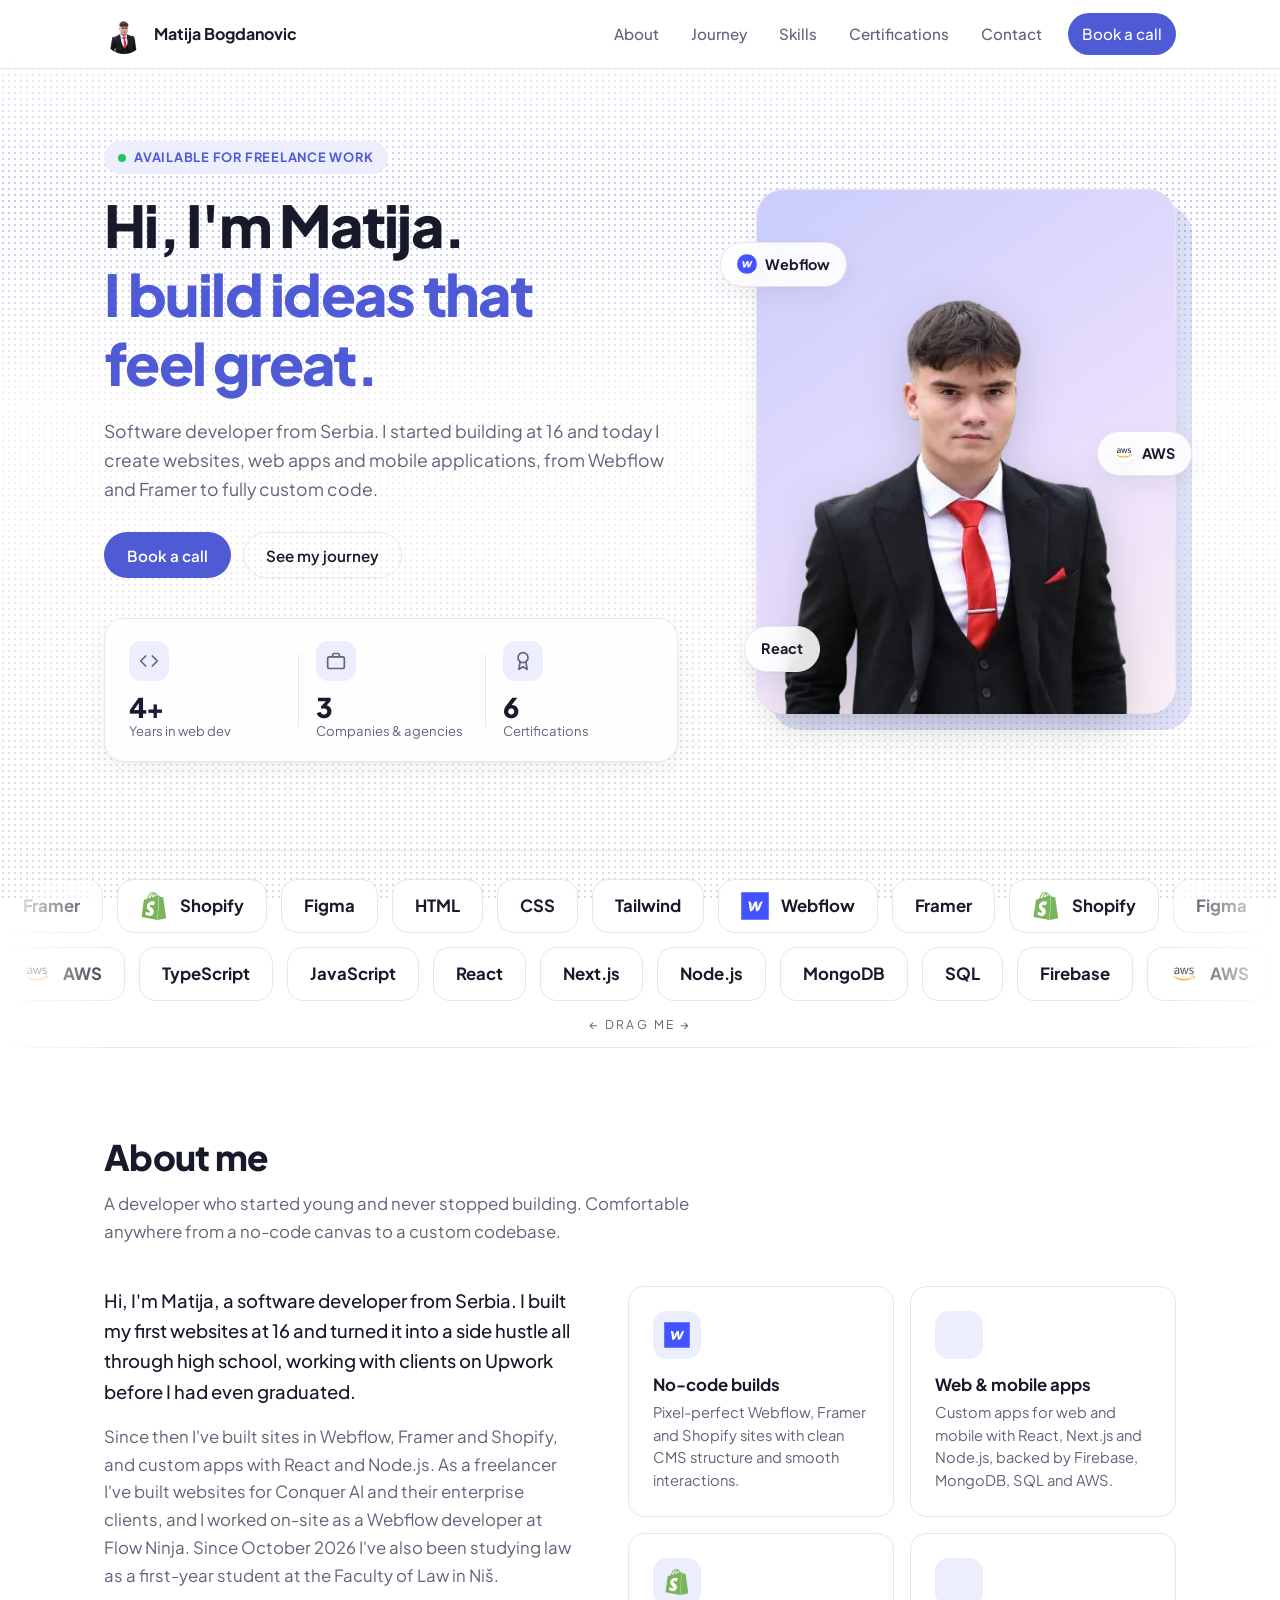
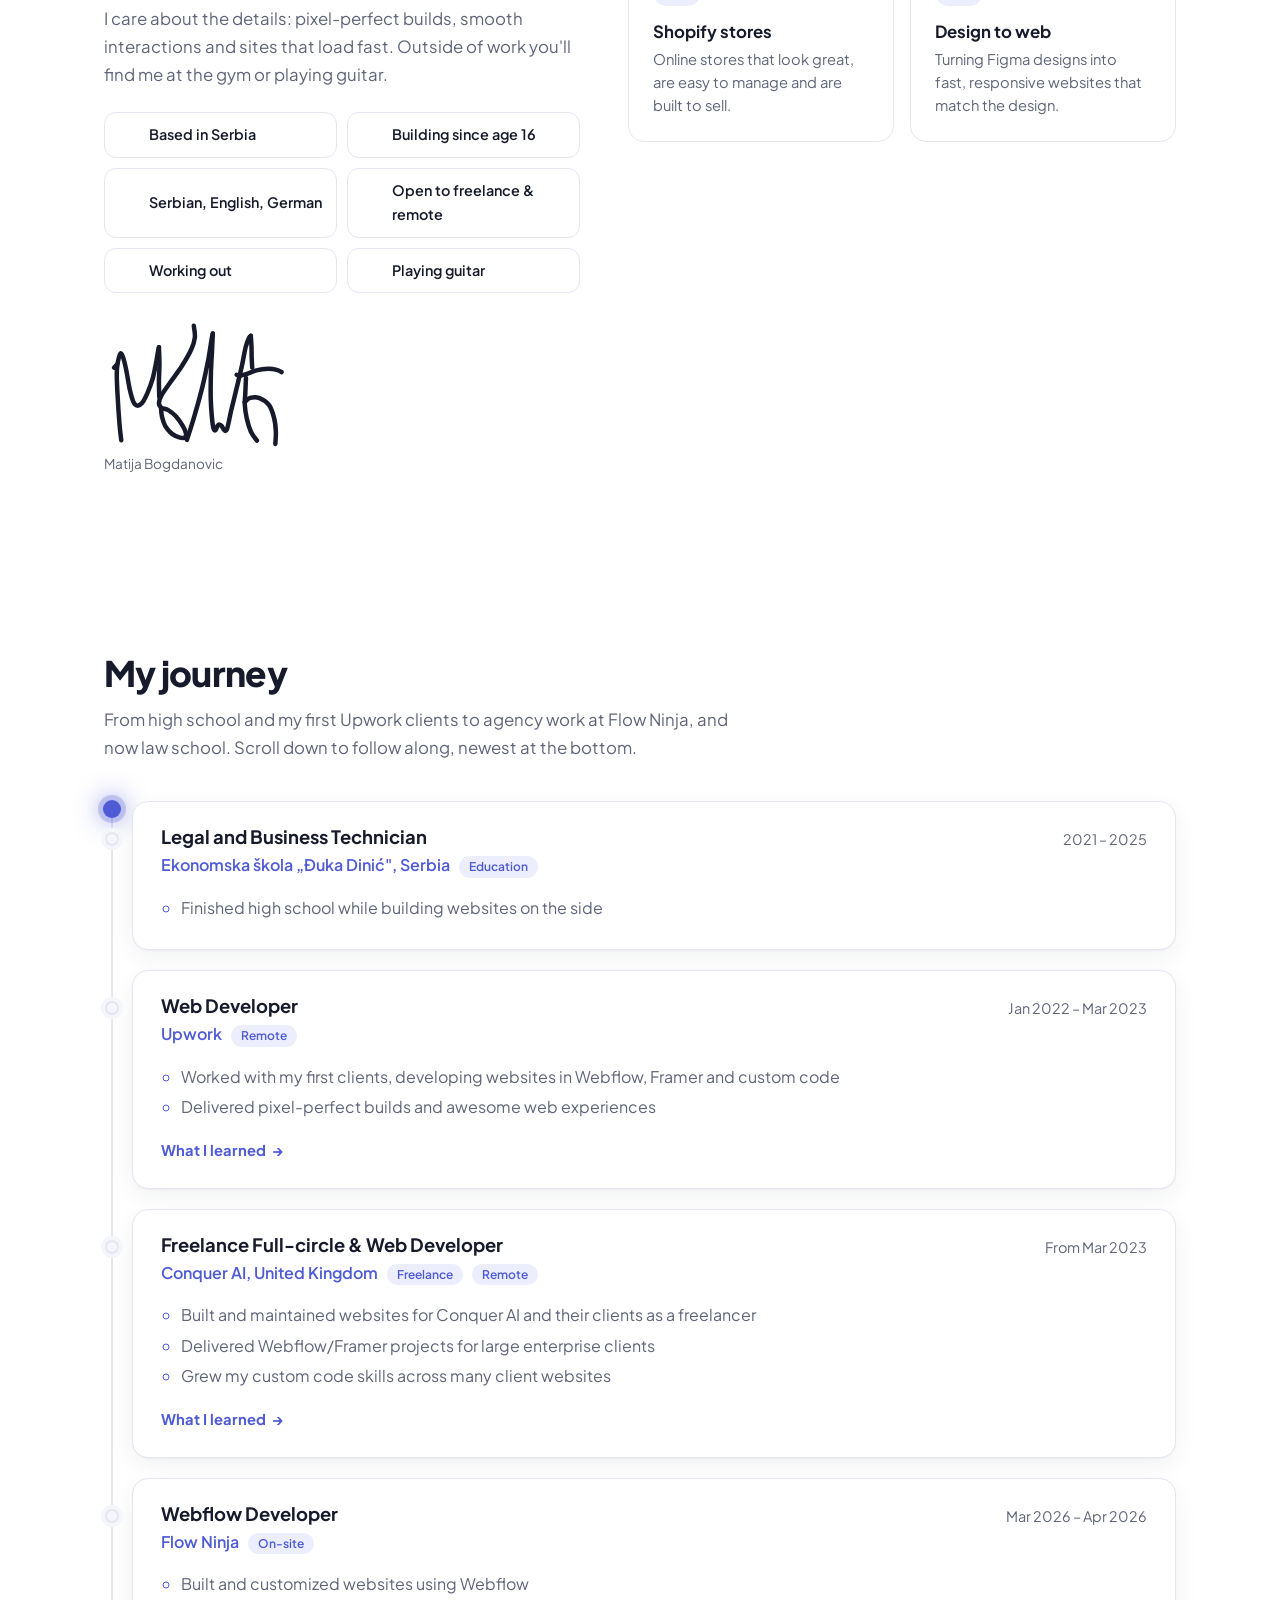
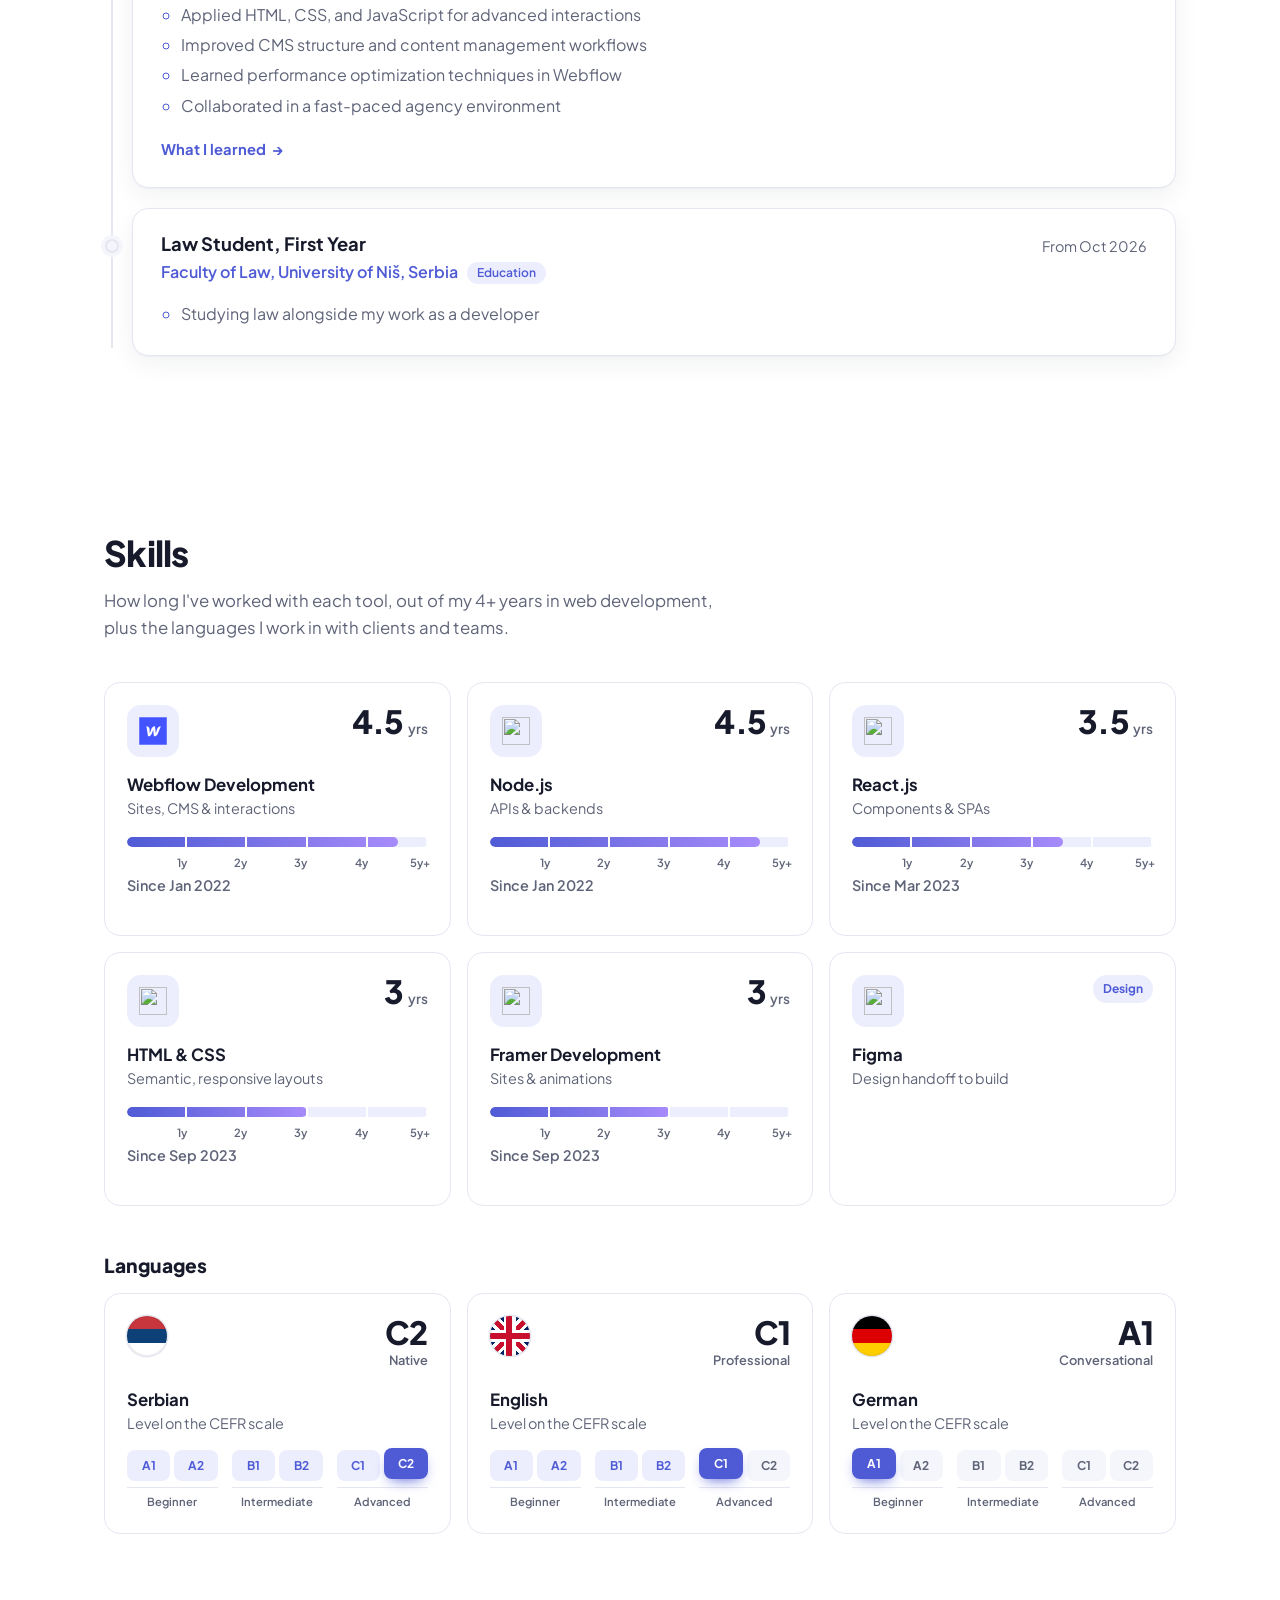
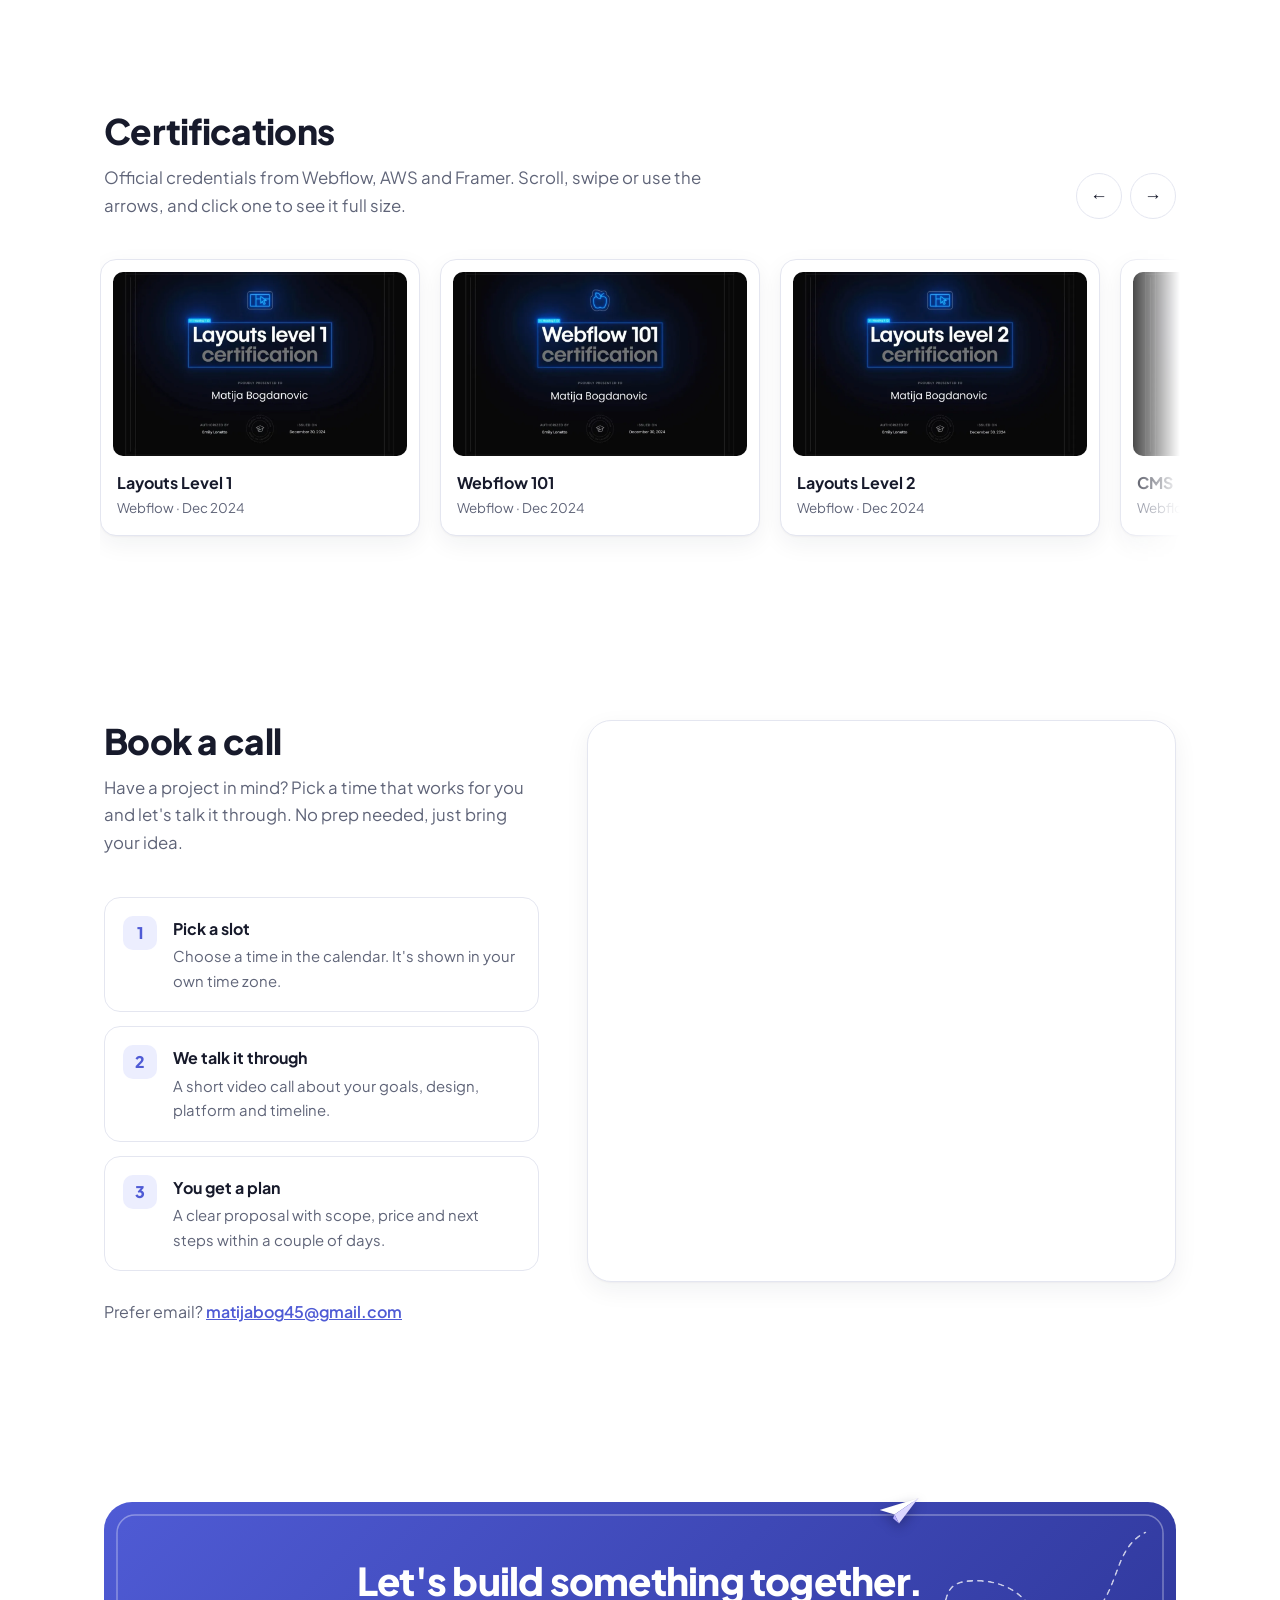
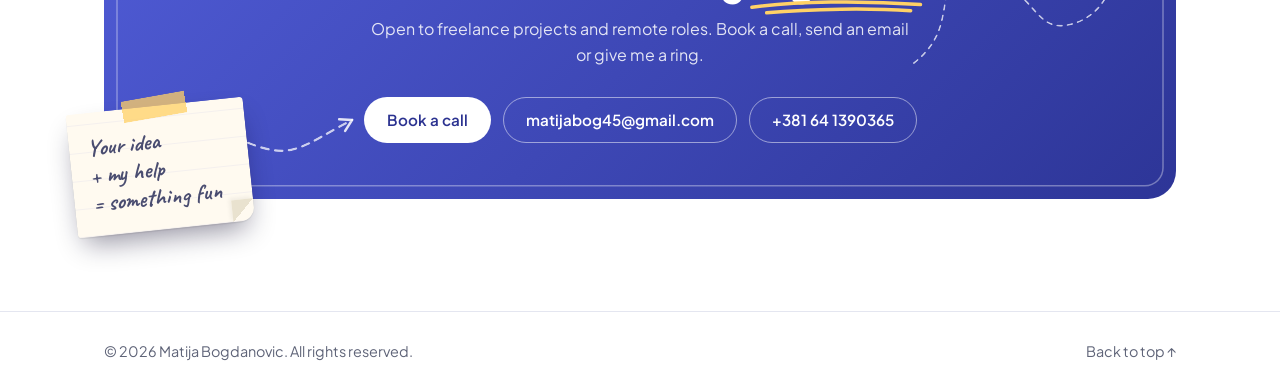
==== index.html @ 347de2e3 "One solid page colour so the dot fade is consistent site-wide Co-Authored-By: Claude Opus 5.5 <norep" ====
<!DOCTYPE html>
<html lang="en">
  <head>
    <meta charset="UTF-8">
    <meta name="viewport" content="width=device-width, initial-scale=1.0">
    <title>Matija Bogdanovic | Webflow, Framer &amp; React Developer from Serbia</title>
    <meta name="description" content="Matija Bogdanovic is a software developer from Serbia building fast, pixel-perfect websites in Webflow, Framer and Shopify, plus custom web and mobile apps with React and Node.js. Book a call.">
    <meta name="author" content="Matija Bogdanovic">
    <meta name="robots" content="index, follow, max-image-preview:large">
    <meta name="theme-color" content="#4f5bd5">
    <meta name="color-scheme" content="light dark">
    <link rel="canonical" href="https://matathedev.com/">

    <!-- Social sharing -->
    <meta property="og:type" content="profile">
    <meta property="og:url" content="https://matathedev.com/">
    <meta property="og:site_name" content="Matija Bogdanovic">
    <meta property="og:title" content="Matija Bogdanovic | Webflow, Framer &amp; React Developer">
    <meta property="og:description" content="Software developer from Serbia building websites, web apps and mobile applications in Webflow, Framer and custom code. Book a call.">
    <meta property="og:image" content="https://matathedev.com/og-image.jpg">
    <meta property="og:image:width" content="1200">
    <meta property="og:image:height" content="630">
    <meta property="og:image:alt" content="Matija Bogdanovic, Software Developer from Serbia">
    <meta property="og:locale" content="en_US">
    <meta property="profile:first_name" content="Matija">
    <meta property="profile:last_name" content="Bogdanovic">
    <meta name="twitter:card" content="summary_large_image">
    <meta name="twitter:title" content="Matija Bogdanovic | Webflow, Framer &amp; React Developer">
    <meta name="twitter:description" content="Software developer from Serbia building fast, pixel-perfect websites in Webflow, Framer and custom code.">
    <meta name="twitter:image" content="https://matathedev.com/og-image.jpg">

    <!-- Icons -->
    <link rel="icon" href="favicon.ico" sizes="48x48">
    <link rel="icon" type="image/png" sizes="192x192" href="icon-192.png">
    <link rel="apple-touch-icon" href="apple-touch-icon.png">
    <link rel="manifest" href="site.webmanifest">

    <!-- Performance -->
    <link rel="preload" as="image" href="assets/profile.webp" type="image/webp" fetchpriority="high">
    <link rel="preconnect" href="https://fonts.googleapis.com">
    <link rel="preconnect" href="https://fonts.gstatic.com" crossorigin>
    <link rel="preconnect" href="https://cdn.jsdelivr.net" crossorigin>
    <link href="https://fonts.googleapis.com/css2?family=Caveat:wght@600;700&family=Plus+Jakarta+Sans:ital,wght@0,400;0,500;0,600;0,700;0,800;1,400&display=swap" rel="stylesheet">
    <link rel="stylesheet" href="https://cdn.jsdelivr.net/npm/swiper@11/swiper-bundle.min.css">
    <link rel="stylesheet" href="index.css?v=12">
    <script src="https://cdn.jsdelivr.net/npm/swiper@11/swiper-bundle.min.js" defer></script>
    <script src="index.js?v=5" defer></script>

    <!-- Structured data for search engines -->
    <script type="application/ld+json">
{
  "@context": "https://schema.org",
  "@type": "Person",
  "name": "Matija Bogdanovic",
  "jobTitle": "Software Developer",
  "description": "Software developer from Serbia building websites in Webflow, Framer and Shopify, and custom apps with React and Node.js.",
  "image": "https://matathedev.com/assets/profile.webp",
  "url": "https://matathedev.com/",
  "email": "mailto:matijabog45@gmail.com",
  "address": {
    "@type": "PostalAddress",
    "addressCountry": "RS"
  },
  "alumniOf": {
    "@type": "EducationalOrganization",
    "name": "Ekonomska škola Đuka Dinić"
  },
  "knowsAbout": [
    "Webflow",
    "Framer",
    "Shopify",
    "React",
    "Next.js",
    "Node.js",
    "TypeScript",
    "JavaScript",
    "HTML",
    "CSS",
    "Tailwind CSS",
    "Figma",
    "Firebase",
    "AWS",
    "MongoDB",
    "SQL",
    "Web development"
  ],
  "knowsLanguage": [
    "sr",
    "en",
    "de"
  ],
  "hasCredential": [
    {
      "@type": "EducationalOccupationalCredential",
      "name": "Webflow 101 Certification",
      "recognizedBy": {
        "@type": "Organization",
        "name": "Webflow"
      }
    },
    {
      "@type": "EducationalOccupationalCredential",
      "name": "Webflow Layouts Level 1 Certification",
      "recognizedBy": {
        "@type": "Organization",
        "name": "Webflow"
      }
    },
    {
      "@type": "EducationalOccupationalCredential",
      "name": "Webflow Layouts Level 2 Certification",
      "recognizedBy": {
        "@type": "Organization",
        "name": "Webflow"
      }
    },
    {
      "@type": "EducationalOccupationalCredential",
      "name": "Webflow CMS Certification",
      "recognizedBy": {
        "@type": "Organization",
        "name": "Webflow"
      }
    },
    {
      "@type": "EducationalOccupationalCredential",
      "name": "AWS Certified Cloud Practitioner",
      "recognizedBy": {
        "@type": "Organization",
        "name": "Amazon Web Services"
      }
    },
    {
      "@type": "EducationalOccupationalCredential",
      "name": "Verified Framer Expert",
      "recognizedBy": {
        "@type": "Organization",
        "name": "Framer"
      }
    }
  ],
  "affiliation": {
    "@type": "CollegeOrUniversity",
    "name": "Faculty of Law, University of Niš",
    "address": {
      "@type": "PostalAddress",
      "addressCountry": "RS"
    }
  }
}
    </script>
  </head>
  <body>
    <div class="bg-dots" aria-hidden="true"></div><div class="bg-dots-wave" aria-hidden="true"></div><div class="bg-dots-spot" aria-hidden="true"></div>
    <a class="skip-link" href="#about">Skip to content</a>
    <header class="site-header">
      <div class="container navwrapper">
        <a href="#top" class="brand">
          <img src="assets/profile.webp" alt="" width="40" height="40" class="pfp">
          <span>Matija Bogdanovic</span>
        </a>
        <button class="menu-toggle" aria-expanded="false" aria-controls="site-nav" aria-label="Open menu">
          <span></span><span></span><span></span>
        </button>
        <nav id="site-nav">
          <ul>
            <li><a href="#about">About</a></li>
            <li><a href="#experience">Journey</a></li>
            <li><a href="#skills">Skills</a></li>
            <li><a href="#certifications">Certifications</a></li>
            <li><a href="#contact">Contact</a></li>
            <li><a href="#book" class="nav-cta">Book a call</a></li>
          </ul>
        </nav>
      </div>
    </header>

    <main id="top">
      <!-- Hero -->
      <section class="hero">
        <div class="container hero-grid">
          <div class="hero-text">
            <p class="eyebrow"><span class="pulse"></span>Available for freelance work</p>
            <h1>Hi, I'm Matija.<br><span class="accent">I build ideas that <span class="rotator"><span>come to life.</span></span></span></h1>
            <p class="lead">
              Software developer from Serbia. I started building at 16 and
              today I create websites, web apps and mobile applications, from
              Webflow and Framer to fully custom code.
            </p>
            <div class="hero-actions">
              <a href="#book" class="btn btn-primary magnetic">Book a call</a>
              <a href="#experience" class="btn btn-ghost">See my journey</a>
            </div>
            <ul class="stats">
              <li>
                <span class="stat-icon" aria-hidden="true">
                  <svg viewBox="0 0 24 24" width="20" height="20" fill="none" stroke="currentColor" stroke-width="2" stroke-linecap="round" stroke-linejoin="round"><path d="m16 18 6-6-6-6"/><path d="m8 6-6 6 6 6"/></svg>
                </span>
                <div class="stat-body">
                  <strong><span data-count="4" data-career-years>4</span>+</strong>
                  <span>Years in web dev</span>
                </div>
              </li>
              <li>
                <span class="stat-icon" aria-hidden="true">
                  <svg viewBox="0 0 24 24" width="20" height="20" fill="none" stroke="currentColor" stroke-width="2" stroke-linecap="round" stroke-linejoin="round"><rect x="2" y="7" width="20" height="14" rx="2"/><path d="M16 7V5a2 2 0 0 0-2-2h-4a2 2 0 0 0-2 2v2"/></svg>
                </span>
                <div class="stat-body">
                  <strong><span data-count="3">3</span></strong>
                  <span>Companies &amp; agencies</span>
                </div>
              </li>
              <li>
                <span class="stat-icon" aria-hidden="true">
                  <svg viewBox="0 0 24 24" width="20" height="20" fill="none" stroke="currentColor" stroke-width="2" stroke-linecap="round" stroke-linejoin="round"><circle cx="12" cy="8" r="6"/><path d="M15.5 13.5 17 22l-5-3-5 3 1.5-8.5"/></svg>
                </span>
                <div class="stat-body">
                  <strong><span data-count="6">6</span></strong>
                  <span>Certifications</span>
                </div>
              </li>
            </ul>
          </div>
          <div class="hero-photo tilt">
            <div class="photo-stage" aria-hidden="true">
              <span class="stage-grid"></span>
              <span class="stage-glow"></span>
              <span class="stage-floor"></span>
            </div>
            <picture><source srcset="assets/profile.webp" type="image/webp"><img class="hero-img" src="assets/profile.png" width="640" height="640" alt="Matija Bogdanovic, software developer from Serbia" fetchpriority="high" decoding="async"></picture>
            <span class="float-badge fb-1"><img src="assets/icons/webflow.svg" alt="" width="20" height="20">Webflow</span>
            <span class="float-badge fb-2"><img src="assets/icons/aws.svg" alt="" width="20" height="20">AWS</span>
            <span class="float-badge fb-3"><img src="https://cdn.jsdelivr.net/gh/devicons/devicon/icons/react/react-original.svg" alt="" width="20" height="20">React</span>
          </div>
        </div>
      </section>

      <!-- Logo marquee -->
      <section class="marquee" aria-label="Technologies I work with">
        <div class="swiper logo-swiper" data-direction="ltr">
          <div class="swiper-wrapper">
            <div class="swiper-slide logo"><img src="assets/icons/webflow.svg" alt="" width="28" height="28">Webflow</div>
            <div class="swiper-slide logo"><img src="https://cdn.jsdelivr.net/gh/devicons/devicon/icons/framermotion/framermotion-original.svg" alt="" width="28" height="28" class="mono">Framer</div>
            <div class="swiper-slide logo"><img src="assets/icons/shopify.svg" alt="" width="28" height="28">Shopify</div>
            <div class="swiper-slide logo"><img src="https://cdn.jsdelivr.net/gh/devicons/devicon/icons/figma/figma-original.svg" alt="" width="28" height="28">Figma</div>
            <div class="swiper-slide logo"><img src="https://cdn.jsdelivr.net/gh/devicons/devicon/icons/html5/html5-original.svg" alt="" width="28" height="28">HTML</div>
            <div class="swiper-slide logo"><img src="https://cdn.jsdelivr.net/gh/devicons/devicon/icons/css3/css3-original.svg" alt="" width="28" height="28">CSS</div>
            <div class="swiper-slide logo"><img src="https://cdn.jsdelivr.net/gh/devicons/devicon/icons/tailwindcss/tailwindcss-original.svg" alt="" width="28" height="28">Tailwind</div>
          </div>
        </div>
        <div class="swiper logo-swiper" data-direction="rtl">
          <div class="swiper-wrapper">
            <div class="swiper-slide logo"><img src="https://cdn.jsdelivr.net/gh/devicons/devicon/icons/typescript/typescript-original.svg" alt="" width="28" height="28">TypeScript</div>
            <div class="swiper-slide logo"><img src="https://cdn.jsdelivr.net/gh/devicons/devicon/icons/javascript/javascript-original.svg" alt="" width="28" height="28">JavaScript</div>
            <div class="swiper-slide logo"><img src="https://cdn.jsdelivr.net/gh/devicons/devicon/icons/react/react-original.svg" alt="" width="28" height="28">React</div>
            <div class="swiper-slide logo"><img src="https://cdn.jsdelivr.net/gh/devicons/devicon/icons/nextjs/nextjs-original.svg" alt="" width="28" height="28" class="mono">Next.js</div>
            <div class="swiper-slide logo"><img src="https://cdn.jsdelivr.net/gh/devicons/devicon/icons/nodejs/nodejs-original.svg" alt="" width="28" height="28">Node.js</div>
            <div class="swiper-slide logo"><img src="https://cdn.jsdelivr.net/gh/devicons/devicon/icons/mongodb/mongodb-original.svg" alt="" width="28" height="28">MongoDB</div>
            <div class="swiper-slide logo"><img src="https://cdn.jsdelivr.net/gh/devicons/devicon/icons/azuresqldatabase/azuresqldatabase-original.svg" alt="" width="28" height="28">SQL</div>
            <div class="swiper-slide logo"><img src="https://cdn.jsdelivr.net/gh/devicons/devicon/icons/firebase/firebase-original.svg" alt="" width="28" height="28">Firebase</div>
            <div class="swiper-slide logo"><img src="assets/icons/aws.svg" alt="" width="28" height="28">AWS</div>
          </div>
        </div>
        <p class="drag-hint" aria-hidden="true">← drag me →</p>
      </section>

      <!-- About -->
      <section id="about" class="section">
        <div class="container">
          <div class="section-intro-wrap">
            <h2 class="section-title">About me</h2>
            <p class="section-intro">A developer who started young and never stopped building. Comfortable anywhere from a no-code canvas to a custom codebase.</p>
          </div>
          <div class="about-grid">
            <div class="about-text">
              <p class="about-lead">
                Hi, I'm Matija, a software developer from Serbia. I built my
                first websites at 16 and turned it into a side hustle all through high
                school, working with clients on Upwork before I had even graduated.
              </p>
              <p>
                Since then I've built sites in Webflow, Framer and Shopify, and custom
                apps with React and Node.js. As a freelancer I've built websites for
                Conquer AI and their enterprise clients, and I worked on-site as a
                Webflow developer at Flow Ninja. Since October 2026 I've also been
                studying law as a first-year student at the Faculty of Law in Niš.
              </p>
              <p>
                I care about the details: pixel-perfect builds, smooth interactions and
                sites that load fast. Outside of work you'll find me at the gym or
                playing guitar.
              </p>
              <ul class="facts">
                <li><span class="ph-icon" style="--icon:url(https://cdn.jsdelivr.net/npm/@phosphor-icons/core@2/assets/duotone/map-pin-duotone.svg)" aria-hidden="true"></span>Based in Serbia</li>
                <li><span class="ph-icon" style="--icon:url(https://cdn.jsdelivr.net/npm/@phosphor-icons/core@2/assets/duotone/rocket-launch-duotone.svg)" aria-hidden="true"></span>Building since age 16</li>
                <li><span class="ph-icon" style="--icon:url(https://cdn.jsdelivr.net/npm/@phosphor-icons/core@2/assets/duotone/translate-duotone.svg)" aria-hidden="true"></span>Serbian, English, German</li>
                <li><span class="ph-icon" style="--icon:url(https://cdn.jsdelivr.net/npm/@phosphor-icons/core@2/assets/duotone/briefcase-duotone.svg)" aria-hidden="true"></span>Open to freelance &amp; remote</li>
                <li><span class="ph-icon" style="--icon:url(https://cdn.jsdelivr.net/npm/@phosphor-icons/core@2/assets/duotone/barbell-duotone.svg)" aria-hidden="true"></span>Working out</li>
                <li><span class="ph-icon" style="--icon:url(https://cdn.jsdelivr.net/npm/@phosphor-icons/core@2/assets/duotone/guitar-duotone.svg)" aria-hidden="true"></span>Playing guitar</li>
              </ul>
              <figure class="signature">
                <svg class="signature-svg" viewBox="0 0 1100 740" fill="none" stroke="currentColor" stroke-width="26" stroke-linecap="round" stroke-linejoin="round" role="img" aria-label="Matija Bogdanovic's signature">
                  <path d="M100,690 C98.3,675.0 93.7,645.0 90,600 C86.3,555.0 80.7,470.0 78,420 C75.3,370.0 73.7,330.0 74,300 C74.3,270.0 76.5,258.7 80,240 C83.5,221.3 89.7,192.2 95,188 C100.3,183.8 106.5,199.7 112,215 C117.5,230.3 121.7,249.2 128,280 C134.3,310.8 143.0,368.7 150,400 C157.0,431.3 163.0,453.0 170,468 C177.0,483.0 183.7,488.8 192,490 C200.3,491.2 210.3,486.7 220,475 C229.7,463.3 240.0,442.5 250,420 C260.0,397.5 271.7,368.3 280,340 C288.3,311.7 294.7,276.7 300,250 C305.3,223.3 309.0,196.3 312,180 C315.0,163.7 317.0,156.7 318,152"/>
                  <path d="M58,270 L76,250"/>
                  <path d="M318,152 C318.5,168.3 321.0,217.0 321,250 C321.0,283.0 318.2,318.3 318,350 C317.8,381.7 319.7,425.0 320,440"/>
                  <path d="M520,28 C521.0,39.2 528.5,72.2 526,95 C523.5,117.8 517.7,137.2 505,165 C492.3,192.8 470.8,229.5 450,262 C429.2,294.5 399.7,331.7 380,360 C360.3,388.3 342.3,412.8 332,432 C321.7,451.2 318.0,463.3 318,475 C318.0,486.7 323.0,495.2 332,502 C341.0,508.8 358.0,507.7 372,516 C386.0,524.3 402.2,537.0 416,552 C429.8,567.0 445.3,589.7 455,606 C464.7,622.3 471.8,638.7 474,650 C476.2,661.3 473.7,669.8 468,674 C462.3,678.2 452.0,678.2 440,675 C428.0,671.8 410.0,665.8 396,655 C382.0,644.2 366.0,626.5 356,610 C346.0,593.5 340.3,573.5 336,556 C331.7,538.5 331.0,513.5 330,505"/>
                  <path d="M480,688 C487.0,665.8 507.0,606.3 522,555 C537.0,503.7 556.3,435.5 570,380 C583.7,324.5 595.3,266.7 604,222 C612.7,177.3 617.7,137.0 622,112 C626.3,87.0 628.7,78.7 630,72"/>
                  <path d="M630,72 C629.3,86.7 627.8,122.0 626,160 C624.2,198.0 620.3,251.7 619,300 C617.7,348.3 617.0,406.7 618,450 C619.0,493.3 622.3,531.3 625,560 C627.7,588.7 630.5,610.0 634,622 C637.5,634.0 641.5,635.3 646,632 C650.5,628.7 655.3,606.3 661,602 C666.7,597.7 674.3,601.3 680,606 C685.7,610.7 689.7,626.7 695,630 C700.3,633.3 705.2,644.3 712,626 C718.8,607.7 726.3,561.0 736,520 C745.7,479.0 759.3,424.7 770,380 C780.7,335.3 791.7,290.0 800,252 C808.3,214.0 813.3,177.8 820,152 C826.7,126.2 835.0,108.0 840,97 C845.0,86.0 848.3,87.8 850,86"/>
                  <path d="M850,86 C850.7,96.7 853.2,129.0 854,150 C854.8,171.0 854.3,192.0 855,212 C855.7,232.0 857.5,260.3 858,270"/>
                  <path d="M768,312 C772.0,312.7 781.3,317.2 792,316 C802.7,314.8 817.0,310.0 832,305 C847.0,300.0 862.3,290.7 882,286 C901.7,281.3 930.3,277.5 950,277 C969.7,276.5 987.0,279.8 1000,283 C1013.0,286.2 1023.3,293.8 1028,296"/>
                  <path d="M822,330 C821.3,345.0 819.2,394.7 818,420 C816.8,445.3 813.7,458.3 815,482 C816.3,505.7 820.2,535.7 826,562 C831.8,588.3 840.2,618.3 850,640 C859.8,661.7 879.2,683.3 885,692"/>
                  <path d="M815,470 C820.2,465.8 831.8,449.0 846,445 C860.2,441.0 881.8,439.2 900,446 C918.2,452.8 940.8,466.7 955,486 C969.2,505.3 978.3,536.3 985,562 C991.7,587.7 993.8,615.0 995,640 C996.2,665.0 992.5,700.0 992,712"/>
                </svg>
                <figcaption>Matija Bogdanovic</figcaption>
              </figure>
            </div>

            <div class="services">
              <article class="service spotlight">
                <div class="service-icon">
                  <img src="assets/icons/webflow.svg" alt="" width="26" height="26">
                </div>
                <h3>No-code builds</h3>
                <p>Pixel-perfect Webflow, Framer and Shopify sites with clean CMS structure and smooth interactions.</p>
              </article>
              <article class="service spotlight">
                <div class="service-icon">
                  <img src="https://cdn.jsdelivr.net/gh/devicons/devicon/icons/react/react-original.svg" alt="" width="26" height="26">
                </div>
                <h3>Web &amp; mobile apps</h3>
                <p>Custom apps for web and mobile with React, Next.js and Node.js, backed by Firebase, MongoDB, SQL and AWS.</p>
              </article>
              <article class="service spotlight">
                <div class="service-icon">
                  <img src="assets/icons/shopify.svg" alt="" width="26" height="26">
                </div>
                <h3>Shopify stores</h3>
                <p>Online stores that look great, are easy to manage and are built to sell.</p>
              </article>
              <article class="service spotlight">
                <div class="service-icon">
                  <img src="https://cdn.jsdelivr.net/gh/devicons/devicon/icons/figma/figma-original.svg" alt="" width="26" height="26">
                </div>
                <h3>Design to web</h3>
                <p>Turning Figma designs into fast, responsive websites that match the design.</p>
              </article>
            </div>
          </div>
        </div>
      </section>

      <!-- Journey -->
      <section id="experience" class="section section-alt">
        <div class="container">
          <div class="section-intro-wrap">
            <h2 class="section-title">My journey</h2>
            <p class="section-intro">From high school and my first Upwork clients to agency work at Flow Ninja, and now law school. Scroll down to follow along, newest at the bottom.</p>
          </div>
          <ol class="timeline" data-scroll-timeline>
            <span class="timeline-progress" aria-hidden="true"><span class="timeline-runner"></span></span>
            <li class="card spotlight">
              <div class="card-head">
                <div>
                  <h3>Legal and Business Technician</h3>
                  <p class="org">Ekonomska škola „Đuka Dinić", Serbia <span class="tag">Education</span></p>
                </div>
                <p class="date">2021 – 2025</p>
              </div>
              <ul class="bullets">
                <li>Finished high school while building websites on the side</li>
              </ul>
            </li>
            <li class="card spotlight">
              <div class="card-head">
                <div>
                  <h3>Web Developer</h3>
                  <p class="org">Upwork <span class="tag">Remote</span></p>
                </div>
                <p class="date">Jan 2022 – Mar 2023</p>
              </div>
              <ul class="bullets">
                <li>Worked with my first clients, developing websites in Webflow, Framer and custom code</li>
                <li>Delivered pixel-perfect builds and awesome web experiences</li>
              </ul>
              <a class="card-link" href="/journey/upwork/">What I learned <span aria-hidden="true">→</span></a>
            </li>
            <li class="card spotlight">
              <div class="card-head">
                <div>
                  <h3>Freelance Full-circle &amp; Web Developer</h3>
                  <p class="org">Conquer AI, United Kingdom <span class="tag">Freelance</span> <span class="tag">Remote</span></p>
                </div>
                <p class="date">From Mar 2023</p>
              </div>
              <ul class="bullets">
                <li>Built and maintained websites for Conquer AI and their clients as a freelancer</li>
                <li>Delivered Webflow/Framer projects for large enterprise clients</li>
                <li>Grew my custom code skills across many client websites</li>
              </ul>
              <a class="card-link" href="/journey/conquer-ai/">What I learned <span aria-hidden="true">→</span></a>
            </li>
            <li class="card spotlight">
              <div class="card-head">
                <div>
                  <h3>Webflow Developer</h3>
                  <p class="org">Flow Ninja <span class="tag">On-site</span></p>
                </div>
                <p class="date">Mar 2026 – Apr 2026</p>
              </div>
              <ul class="bullets">
                <li>Built and customized websites using Webflow</li>
                <li>Applied HTML, CSS, and JavaScript for advanced interactions</li>
                <li>Improved CMS structure and content management workflows</li>
                <li>Learned performance optimization techniques in Webflow</li>
                <li>Collaborated in a fast-paced agency environment</li>
              </ul>
              <a class="card-link" href="/journey/flow-ninja/">What I learned <span aria-hidden="true">→</span></a>
            </li>
            <li class="card spotlight">
              <div class="card-head">
                <div>
                  <h3>Law Student, First Year</h3>
                  <p class="org">Faculty of Law, University of Niš, Serbia <span class="tag">Education</span></p>
                </div>
                <p class="date">From Oct 2026</p>
              </div>
              <ul class="bullets">
                <li>Studying law alongside my work as a developer</li>
              </ul>
            </li>
          </ol>
        </div>
      </section>

      <!-- Skills -->
      <section id="skills" class="section">
        <div class="container">
          <div class="section-intro-wrap">
            <h2 class="section-title">Skills</h2>
            <p class="section-intro">How long I've worked with each tool, out of my <span data-career-years>4</span>+ years in web development, plus the languages I work in with clients and teams.</p>
          </div>
          <div class="skill-grid">
              <article class="skill-card spotlight" data-since="2022-01">
                <div class="skill-top">
                  <div class="skill-icon"><img src="assets/icons/webflow.svg" alt="" width="28" height="28"></div>
                  <div class="skill-years"><strong data-count-decimal="4.5">4.5</strong><span>yrs</span></div>
                </div>
                <h3>Webflow Development</h3>
                <p>Sites, CMS &amp; interactions</p>
                <div class="exp-meter"></div>
              </article>
              <article class="skill-card spotlight" data-since="2022-01">
                <div class="skill-top">
                  <div class="skill-icon"><img src="https://cdn.jsdelivr.net/gh/devicons/devicon/icons/nodejs/nodejs-original.svg" alt="" width="28" height="28"></div>
                  <div class="skill-years"><strong data-count-decimal="4.5">4.5</strong><span>yrs</span></div>
                </div>
                <h3>Node.js</h3>
                <p>APIs &amp; backends</p>
                <div class="exp-meter"></div>
              </article>
              <article class="skill-card spotlight" data-since="2023-03">
                <div class="skill-top">
                  <div class="skill-icon"><img src="https://cdn.jsdelivr.net/gh/devicons/devicon/icons/react/react-original.svg" alt="" width="28" height="28"></div>
                  <div class="skill-years"><strong data-count-decimal="3.5">3.5</strong><span>yrs</span></div>
                </div>
                <h3>React.js</h3>
                <p>Components &amp; SPAs</p>
                <div class="exp-meter"></div>
              </article>
              <article class="skill-card spotlight" data-since="2023-09">
                <div class="skill-top">
                  <div class="skill-icon"><img src="https://cdn.jsdelivr.net/gh/devicons/devicon/icons/html5/html5-original.svg" alt="" width="28" height="28"></div>
                  <div class="skill-years"><strong data-count-decimal="3">3</strong><span>yrs</span></div>
                </div>
                <h3>HTML &amp; CSS</h3>
                <p>Semantic, responsive layouts</p>
                <div class="exp-meter"></div>
              </article>
              <article class="skill-card spotlight" data-since="2023-09">
                <div class="skill-top">
                  <div class="skill-icon"><img src="https://cdn.jsdelivr.net/gh/devicons/devicon/icons/framermotion/framermotion-original.svg" alt="" width="28" height="28" class="mono"></div>
                  <div class="skill-years"><strong data-count-decimal="3">3</strong><span>yrs</span></div>
                </div>
                <h3>Framer Development</h3>
                <p>Sites &amp; animations</p>
                <div class="exp-meter"></div>
              </article>
              <article class="skill-card spotlight">
                <div class="skill-top">
                  <div class="skill-icon"><img src="https://cdn.jsdelivr.net/gh/devicons/devicon/icons/figma/figma-original.svg" alt="" width="28" height="28"></div>
                  <div class="skill-years"><span class="skill-tag">Design</span></div>
                </div>
                <h3>Figma</h3>
                <p>Design handoff to build</p>
              </article>
          </div>

          <h3 class="subhead">Languages</h3>
          <div class="lang-grid">
              <article class="lang-card spotlight">
                <div class="skill-top">
                  <span class="lang-flag flag-rs" aria-hidden="true"></span>
                  <div class="skill-years lang-level"><strong>C2</strong><span>Native</span></div>
                </div>
                <h3>Serbian</h3>
                <p class="lang-caption">Level on the CEFR scale</p>
                <ol class="cefr" aria-label="Serbian level C2 on the A1 to C2 scale"><li class="reached">A1</li><li class="reached">A2</li><li class="reached">B1</li><li class="reached">B2</li><li class="reached">C1</li><li class="reached current">C2</li></ol>
                <div class="cefr-bands" aria-hidden="true"><span>Beginner</span><span>Intermediate</span><span>Advanced</span></div>
              </article>
              <article class="lang-card spotlight">
                <div class="skill-top">
                  <span class="lang-flag flag-gb" aria-hidden="true"></span>
                  <div class="skill-years lang-level"><strong>C1</strong><span>Professional</span></div>
                </div>
                <h3>English</h3>
                <p class="lang-caption">Level on the CEFR scale</p>
                <ol class="cefr" aria-label="English level C1 on the A1 to C2 scale"><li class="reached">A1</li><li class="reached">A2</li><li class="reached">B1</li><li class="reached">B2</li><li class="reached current">C1</li><li class="">C2</li></ol>
                <div class="cefr-bands" aria-hidden="true"><span>Beginner</span><span>Intermediate</span><span>Advanced</span></div>
              </article>
              <article class="lang-card spotlight">
                <div class="skill-top">
                  <span class="lang-flag flag-de" aria-hidden="true"></span>
                  <div class="skill-years lang-level"><strong>A1</strong><span>Conversational</span></div>
                </div>
                <h3>German</h3>
                <p class="lang-caption">Level on the CEFR scale</p>
                <ol class="cefr" aria-label="German level A1 on the A1 to C2 scale"><li class="reached current">A1</li><li class="">A2</li><li class="">B1</li><li class="">B2</li><li class="">C1</li><li class="">C2</li></ol>
                <div class="cefr-bands" aria-hidden="true"><span>Beginner</span><span>Intermediate</span><span>Advanced</span></div>
              </article>
          </div>
        </div>
      </section>

      <!-- Certifications -->
      <section id="certifications" class="section section-alt certs-section">
        <div class="container">
          <div class="section-head">
            <div class="section-intro-wrap">
              <h2 class="section-title">Certifications</h2>
              <p class="section-intro">Official credentials from Webflow, AWS and Framer. Scroll, swipe or use the arrows, and click one to see it full size.</p>
            </div>
            <div class="cert-arrows">
              <button class="cert-prev" aria-label="Previous certification">←</button>
              <button class="cert-next" aria-label="Next certification">→</button>
            </div>
          </div>
        </div>
        <div class="container">
          <div class="cert-track" tabindex="0" aria-label="Certifications, scroll or use arrow keys to browse">
            <div class="cert-slide"><a class="cert" href="assets/certs/webflow-layouts-1.jpg" target="_blank" rel="noopener">
                <img src="assets/certs/webflow-layouts-1.webp" width="300" height="232" loading="lazy" alt="Webflow Layouts level 1 certificate">
                <span>Layouts Level 1</span><small>Webflow · Dec 2024</small>
              </a></div>
            <div class="cert-slide"><a class="cert" href="assets/certs/webflow-101.jpg" target="_blank" rel="noopener">
                <img src="assets/certs/webflow-101.webp" width="300" height="232" loading="lazy" alt="Webflow 101 certificate">
                <span>Webflow 101</span><small>Webflow · Dec 2024</small>
              </a></div>
            <div class="cert-slide"><a class="cert" href="assets/certs/webflow-layouts-2.jpg" target="_blank" rel="noopener">
                <img src="assets/certs/webflow-layouts-2.webp" width="300" height="232" loading="lazy" alt="Webflow Layouts level 2 certificate">
                <span>Layouts Level 2</span><small>Webflow · Dec 2024</small>
              </a></div>
            <div class="cert-slide"><a class="cert" href="assets/certs/webflow-cms.jpg" target="_blank" rel="noopener">
                <img src="assets/certs/webflow-cms.webp" width="300" height="232" loading="lazy" alt="Webflow CMS certificate">
                <span>CMS</span><small>Webflow · Dec 2024</small>
              </a></div>
            <div class="cert-slide"><a class="cert cert-badge" href="assets/certs/aws-cloud-practitioner.jpg" target="_blank" rel="noopener">
                <img src="assets/certs/aws-cloud-practitioner.webp" width="300" height="300" loading="lazy" alt="AWS Certified Cloud Practitioner badge">
                <span>Cloud Practitioner</span><small>AWS · Foundational</small>
              </a></div>
            <div class="cert-slide"><a class="cert cert-badge" href="assets/certs/framer-expert.png" target="_blank" rel="noopener">
                <img src="assets/certs/framer-expert.webp" width="300" height="156" loading="lazy" alt="Verified Framer Expert badge">
                <span>Verified Expert</span><small>Framer</small>
              </a></div>
          </div>
        </div>
      </section>

      <!-- Book a call -->
      <section id="book" class="section">
        <div class="container book-grid">
          <div class="book-info">
            <div class="section-intro-wrap">
              <h2 class="section-title">Book a call</h2>
              <p class="section-intro">Have a project in mind? Pick a time that works for you and let's talk it through. No prep needed, just bring your idea.</p>
            </div>
            <ol class="book-steps">
              <li><strong>Pick a slot</strong><span>Choose a time in the calendar. It's shown in your own time zone.</span></li>
              <li><strong>We talk it through</strong><span>A short video call about your goals, design, platform and timeline.</span></li>
              <li><strong>You get a plan</strong><span>A clear proposal with scope, price and next steps within a couple of days.</span></li>
            </ol>
            <p class="book-alt">Prefer email? <a href="mailto:matijabog45@gmail.com">matijabog45@gmail.com</a></p>
          </div>
          <div class="book-embed">
            <div id="cal-inline" class="cal-inline" aria-label="Booking calendar"></div>
            <div class="cal-fallback">
              <div class="cal-fallback-icon" aria-hidden="true"><span class="ph-icon" style="--icon:url(https://cdn.jsdelivr.net/npm/@phosphor-icons/core@2/assets/duotone/calendar-dots-duotone.svg)" aria-hidden="true"></span></div>
              <h3>Booking calendar coming soon</h3>
              <p>In the meantime, send me an email and we'll find a time that works.</p>
              <a class="btn btn-primary" href="mailto:matijabog45@gmail.com?subject=Let's%20book%20a%20call">Email me to book</a>
            </div>
          </div>
        </div>
      </section>

      <!-- Contact -->
      <section id="contact" class="section">
        <div class="container">
          <div class="contact-card sketch" data-sketch>
            <!-- Hand-drawn outline that draws itself -->
            <svg class="sk-outline" aria-hidden="true"><rect x="1" y="1" rx="18" pathLength="1"/></svg>

            <!-- Paper plane flying along a dashed trail -->
            <svg class="sk-plane" viewBox="0 0 360 220" aria-hidden="true">
              <defs>
                <mask id="trail-mask" maskUnits="userSpaceOnUse">
                  <path class="sk-trail-reveal" pathLength="1" d="M20,205 C90,150 30,90 110,95 C190,100 175,175 240,150 C300,125 280,55 330,30"/>
                </mask>
              </defs>
              <path class="sk-trail" mask="url(#trail-mask)" d="M20,205 C90,150 30,90 110,95 C190,100 175,175 240,150 C300,125 280,55 330,30"/>
              <g class="sk-plane-body">
                <g transform="translate(-26,-16)">
                  <polygon points="0,16 52,0 20,22" fill="#ffffff"/>
                  <polygon points="20,22 52,0 26,34" fill="#dcd7ff"/>
                  <polygon points="20,22 26,34 18,27" fill="#b9b0ff"/>
                  <path d="M0,16 L52,0 L26,34 L20,22 Z" fill="none" stroke="#1a1446" stroke-opacity=".25" stroke-width="1"/>
                </g>
                <animateMotion class="sk-motion" dur="2.2s" begin="indefinite" fill="freeze" rotate="auto" keyPoints="0;1" keyTimes="0;1" calcMode="spline" keySplines="0.45 0 0.35 1"
                  path="M20,205 C90,150 30,90 110,95 C190,100 175,175 240,150 C300,125 280,55 330,30"/>
              </g>
            </svg>

            <h2>Let's build something <span class="sk-underline-wrap">together.<svg class="sk-underline" viewBox="0 0 220 28" preserveAspectRatio="none" aria-hidden="true"><path pathLength="1" d="M6,15 C60,6 140,5 212,11"/><path pathLength="1" d="M24,23 C80,17 150,16 200,20"/></svg></span></h2>
            <p>Open to freelance projects and remote roles. Book a call, send an email or give me a ring.</p>
            <div class="contact-actions">
              <a class="btn btn-light magnetic" href="#book" data-pointer-target>Book a call</a>
              <a class="btn btn-outline-light" href="mailto:matijabog45@gmail.com">matijabog45@gmail.com</a>
              <a class="btn btn-outline-light" href="tel:+381641390365">+381 64 1390365</a>
            </div>

            <!-- Dashed arrow from the note to "Book a call" (path is measured in JS) -->
            <svg class="sk-pointer" aria-hidden="true">
              <defs>
                <mask id="pointer-mask" maskUnits="userSpaceOnUse">
                  <path class="sk-pointer-reveal" pathLength="1"/>
                </mask>
              </defs>
              <path class="sk-pointer-line" mask="url(#pointer-mask)"/>
              <path class="sk-pointer-head" pathLength="1"/>
            </svg>

            <!-- Paper note that pops out at the end -->
            <aside class="sk-note" aria-hidden="true">
              <span class="sk-tape"></span>
              <p>Your idea<br>+ my help<br>= something fun</p>
            </aside>
          </div>
        </div>
      </section>
    </main>

    <footer class="site-footer">
      <div class="container">
        <p>© <span id="date">2026</span> Matija Bogdanovic. All rights reserved.</p>
        <a href="#top">Back to top ↑</a>
      </div>
    </footer>
  </body>
</html>
---- index.css ----
/* ---------- Tokens ---------- */
:root {
  --bg: #ffffff;
  --bg-alt: #f5f6fb;
  --surface: #ffffff;
  --text: #171a2b;
  --muted: #5f6478;
  --line: #e4e6f0;
  --accent: #4f5bd5;
  --accent-strong: #3a45b8;
  --accent-soft: #eceefe;
  --shadow: 0 1px 2px rgba(23, 26, 43, 0.04), 0 8px 24px rgba(23, 26, 43, 0.06);
  --radius: 16px;
  --header-h: 68px;
  color-scheme: light;
}

@media (prefers-color-scheme: dark) {
  :root {
    --bg: #0e1020;
    --bg-alt: #13162a;
    --surface: #181b31;
    --text: #eceef8;
    --muted: #a0a5bd;
    --line: #272b45;
    --accent: #8b94ff;
    --accent-strong: #a9b0ff;
    --accent-soft: #232748;
    --shadow: 0 1px 2px rgba(0, 0, 0, 0.3), 0 8px 24px rgba(0, 0, 0, 0.35);
    color-scheme: dark;
  }
  img.mono { filter: invert(1); }
}

/* ---------- Base ---------- */
*, *::before, *::after { box-sizing: border-box; }
html { scroll-behavior: smooth; -webkit-text-size-adjust: 100%; }
body {
  margin: 0;
  background: var(--bg);
  color: var(--text);
  font-family: "Plus Jakarta Sans", system-ui, -apple-system, "Segoe UI", sans-serif;
  font-size: 16px;
  line-height: 1.65;
  -webkit-font-smoothing: antialiased;
}
img { max-width: 100%; height: auto; display: block; }
a { color: inherit; }
h1, h2, h3 { line-height: 1.2; margin: 0; }
section[id] { scroll-margin-top: calc(var(--header-h) + 16px); }
:focus-visible { outline: 2px solid var(--accent); outline-offset: 3px; border-radius: 6px; }

.container {
  width: 100%;
  max-width: 1120px;
  margin: 0 auto;
  padding: 0 24px;
}

/* ---------- Buttons ---------- */
.btn {
  display: inline-flex;
  align-items: center;
  justify-content: center;
  gap: 8px;
  min-height: 46px;
  padding: 0 22px;
  border-radius: 999px;
  border: 1px solid transparent;
  font-weight: 600;
  font-size: 0.95rem;
  text-decoration: none;
  transition: transform 0.15s ease, background 0.15s ease, border-color 0.15s ease;
}
.btn:hover { transform: translateY(-1px); }
.btn-primary { background: var(--accent); color: #fff; }
.btn-primary:hover { background: var(--accent-strong); }
@media (prefers-color-scheme: dark) { .btn-primary { color: #0e1020; } }
.btn-ghost { border-color: var(--line); color: var(--text); }
.btn-ghost:hover { border-color: var(--accent); }
.btn-light { background: #fff; color: #2b3290; }
.btn-outline-light { border-color: rgba(255, 255, 255, 0.5); color: #fff; }
.btn-outline-light:hover { border-color: #fff; }

/* ---------- Header ---------- */
.site-header {
  position: sticky;
  top: 0;
  z-index: 50;
  background: color-mix(in srgb, var(--bg) 82%, transparent);
  backdrop-filter: saturate(160%) blur(12px);
  -webkit-backdrop-filter: saturate(160%) blur(12px);
  border-bottom: 1px solid var(--line);
}
.navwrapper {
  height: var(--header-h);
  display: flex;
  align-items: center;
  justify-content: space-between;
  gap: 16px;
}
.brand {
  display: flex;
  align-items: center;
  gap: 10px;
  font-weight: 700;
  text-decoration: none;
}
.pfp { width: 40px; height: 40px; border-radius: 50%; object-fit: cover; }

nav ul { list-style: none; margin: 0; padding: 0; display: flex; align-items: center; gap: 4px; }
nav a {
  display: block;
  padding: 8px 14px;
  border-radius: 999px;
  color: var(--muted);
  font-weight: 500;
  font-size: 0.95rem;
  text-decoration: none;
  transition: color 0.15s, background 0.15s;
}
nav a:hover, nav a.active { color: var(--text); background: var(--bg-alt); }
nav a.nav-cta { background: var(--accent); color: #fff; margin-left: 8px; }
nav a.nav-cta:hover { background: var(--accent-strong); }
@media (prefers-color-scheme: dark) { nav a.nav-cta { color: #0e1020; } }

.menu-toggle {
  display: none;
  width: 44px;
  height: 44px;
  padding: 0;
  border: 1px solid var(--line);
  border-radius: 12px;
  background: var(--surface);
  cursor: pointer;
  flex-direction: column;
  align-items: center;
  justify-content: center;
  gap: 5px;
}
.menu-toggle span {
  width: 18px;
  height: 2px;
  border-radius: 2px;
  background: var(--text);
  transition: transform 0.2s, opacity 0.2s;
}
.menu-toggle[aria-expanded="true"] span:nth-child(1) { transform: translateY(7px) rotate(45deg); }
.menu-toggle[aria-expanded="true"] span:nth-child(2) { opacity: 0; }
.menu-toggle[aria-expanded="true"] span:nth-child(3) { transform: translateY(-7px) rotate(-45deg); }

/* ---------- Hero ---------- */
.hero {
  padding: 72px 0 88px;
  background:
    radial-gradient(60% 60% at 85% 20%, var(--accent-soft) 0%, transparent 70%),
    var(--bg);
}
.hero-grid {
  display: grid;
  grid-template-columns: 1.3fr 1fr;
  align-items: center;
  gap: 56px;
}
.eyebrow {
  display: inline-block;
  margin: 0 0 16px;
  padding: 6px 14px;
  border-radius: 999px;
  background: var(--accent-soft);
  color: var(--accent);
  font-size: 0.8rem;
  font-weight: 700;
  letter-spacing: 0.06em;
  text-transform: uppercase;
}
.hero h1 {
  font-size: clamp(2.2rem, 5vw, 3.6rem);
  font-weight: 800;
  letter-spacing: -0.03em;
}
.accent { color: var(--accent); }
.lead { margin: 20px 0 28px; max-width: 54ch; color: var(--muted); font-size: 1.1rem; }
.hero-actions { display: flex; flex-wrap: wrap; gap: 12px; }

.stats {
  list-style: none;
  margin: 40px 0 0;
  padding: 24px 0 0;
  border-top: 1px solid var(--line);
  display: flex;
  flex-wrap: wrap;
  gap: 16px 40px;
}
.stats li { display: flex; flex-direction: column; }
.stats strong { font-size: 1.8rem; font-weight: 800; line-height: 1.1; }
.stats span { color: var(--muted); font-size: 0.9rem; }

.hero-photo { position: relative; justify-self: end; width: 100%; max-width: 420px; }
.hero-photo::before {
  content: "";
  position: absolute;
  inset: 16px -16px -16px 16px;
  border-radius: 28px;
  background: var(--accent);
  opacity: 0.18;
}
.hero-photo img {
  position: relative;
  width: 100%;
  aspect-ratio: 1;
  object-fit: cover;
  object-position: bottom;
  border-radius: 28px;
  background: linear-gradient(160deg, var(--accent-soft), var(--surface));
  box-shadow: var(--shadow);
}

/* ---------- Sections ---------- */
.section { padding: 88px 0; }
.section-alt { background: var(--bg-alt); }
.section-title {
  display: flex;
  align-items: baseline;
  gap: 12px;
  margin-bottom: 36px;
  font-size: clamp(1.6rem, 3.2vw, 2.2rem);
  font-weight: 800;
  letter-spacing: -0.02em;
}
.section-title span { color: var(--accent); font-size: 0.9rem; font-weight: 700; }
.section-title-sm { margin-top: 56px; font-size: 1.4rem; }

/* ---------- About ---------- */
.about-grid { display: grid; grid-template-columns: 1fr 1.15fr; gap: 48px; }
.about-text p { margin: 0 0 16px; color: var(--muted); font-size: 1.05rem; }
.about-text p:first-child { color: var(--text); }
.tool-group h3 {
  margin-bottom: 12px;
  color: var(--muted);
  font-size: 0.8rem;
  font-weight: 700;
  letter-spacing: 0.08em;
  text-transform: uppercase;
}
.chips { list-style: none; margin: 0; padding: 0; display: flex; flex-wrap: wrap; gap: 8px; }
.chips li {
  display: inline-flex;
  align-items: center;
  gap: 8px;
  padding: 8px 14px;
  border: 1px solid var(--line);
  border-radius: 999px;
  background: var(--surface);
  font-size: 0.9rem;
  font-weight: 600;
  transition: border-color 0.15s, transform 0.15s;
}
.chips li:hover { border-color: var(--accent); transform: translateY(-1px); }
.chips img { width: 20px; height: 20px; object-fit: contain; }

/* ---------- Timeline ---------- */
.timeline {
  list-style: none;
  margin: 0;
  padding: 0 0 0 28px;
  position: relative;
  display: grid;
  gap: 20px;
}
.timeline::before {
  content: "";
  position: absolute;
  left: 7px;
  top: 8px;
  bottom: 8px;
  width: 2px;
  background: var(--line);
}
.card {
  position: relative;
  padding: 24px 28px;
  border: 1px solid var(--line);
  border-radius: var(--radius);
  background: var(--surface);
  box-shadow: var(--shadow);
}
.timeline .card::before {
  content: "";
  position: absolute;
  left: -27px;
  top: 30px;
  width: 14px;
  height: 14px;
  border-radius: 50%;
  background: var(--accent);
  box-shadow: 0 0 0 4px var(--bg-alt);
}
.card-head { display: flex; justify-content: space-between; align-items: flex-start; gap: 8px 24px; flex-wrap: wrap; }
.card h3 { font-size: 1.15rem; font-weight: 700; }
.org { margin: 4px 0 0; color: var(--accent); font-weight: 600; }
.tag {
  display: inline-block;
  margin-left: 6px;
  padding: 1px 10px;
  border-radius: 999px;
  background: var(--accent-soft);
  font-size: 0.75rem;
  vertical-align: middle;
}
.date { margin: 2px 0 0; color: var(--muted); font-size: 0.9rem; white-space: nowrap; }
.bullets { margin: 16px 0 0; padding-left: 20px; color: var(--muted); }
.bullets li { margin: 4px 0; }
.bullets li::marker { color: var(--accent); }

/* ---------- Skills ---------- */
.skills-grid { display: grid; grid-template-columns: 1fr 1fr; gap: 24px; }
.panel {
  padding: 28px;
  border: 1px solid var(--line);
  border-radius: var(--radius);
  background: var(--surface);
  box-shadow: var(--shadow);
}
.panel h3 { margin-bottom: 20px; font-size: 1.1rem; }
.bars { list-style: none; margin: 0; padding: 0; display: grid; gap: 18px; }
.bars li {
  display: grid;
  grid-template-columns: 1fr auto;
  row-gap: 8px;
  font-weight: 600;
}
.bars em { color: var(--muted); font-size: 0.85rem; font-weight: 500; }
.bars li::after {
  content: "";
  grid-column: 1 / -1;
  height: 8px;
  border-radius: 999px;
  background:
    linear-gradient(90deg, var(--accent), var(--accent-strong)) 0 0 / var(--level) 100% no-repeat,
    var(--accent-soft);
}

/* ---------- Certifications ---------- */
.cert {
  display: flex;
  flex-direction: column;
  padding: 12px 12px 16px;
  border: 1px solid var(--line);
  border-radius: var(--radius);
  background: var(--surface);
  box-shadow: var(--shadow);
  text-decoration: none;
  transition: transform 0.2s, border-color 0.2s;
}
.cert:hover { transform: translateY(-3px); border-color: var(--accent); }
.cert img {
  width: 100%;
  aspect-ratio: 16 / 10;
  object-fit: cover;
  border-radius: 10px;
  margin-bottom: 14px;
  background: #0b0b12;
}
.cert-badge img { object-fit: contain; padding: 12px; background: #fff; }
.cert span { padding: 0 4px; font-weight: 700; }
.cert small { padding: 0 4px; color: var(--muted); }

/* ---------- Contact ---------- */
.contact-card {
  padding: 56px 48px;
  border-radius: 28px;
  background: linear-gradient(135deg, #4f5bd5 0%, #2d3597 100%);
  color: #fff;
  text-align: center;
}
.contact-card h2 { font-size: clamp(1.6rem, 3.5vw, 2.4rem); font-weight: 800; letter-spacing: -0.02em; }
.contact-card p { margin: 12px auto 28px; max-width: 46ch; opacity: 0.85; }
.contact-actions { display: flex; flex-wrap: wrap; justify-content: center; gap: 12px; }

/* ---------- Footer ---------- */
.site-footer { padding: 28px 0; border-top: 1px solid var(--line); color: var(--muted); font-size: 0.9rem; }
.site-footer .container { display: flex; justify-content: space-between; align-items: center; flex-wrap: wrap; gap: 8px; }
.site-footer p { margin: 0; }
.site-footer a { text-decoration: none; }
.site-footer a:hover { color: var(--accent); }

/* ---------- Reveal on scroll ---------- */
.reveal { opacity: 0; transform: translateY(16px); transition: opacity 0.6s ease, transform 0.6s ease; }
.reveal.visible { opacity: 1; transform: none; }
@media (prefers-reduced-motion: reduce) {
  html { scroll-behavior: auto; }
  .reveal { opacity: 1; transform: none; transition: none; }
  *, *::before, *::after { transition: none !important; }
}

/* ---------- Responsive ---------- */
@media (max-width: 960px) {
  .hero-grid { grid-template-columns: 1fr; gap: 40px; }
  .hero-photo { justify-self: start; max-width: 320px; order: -1; }
  .about-grid { grid-template-columns: 1fr; gap: 32px; }
}

@media (max-width: 760px) {
  .menu-toggle { display: flex; }
  nav {
    position: fixed;
    top: var(--header-h);
    left: 0;
    right: 0;
    padding: 12px 16px 20px;
    background: var(--bg);
    border-bottom: 1px solid var(--line);
    box-shadow: var(--shadow);
    transform: translateY(-8px);
    opacity: 0;
    visibility: hidden;
    transition: opacity 0.2s, transform 0.2s, visibility 0.2s;
  }
  nav.open { opacity: 1; transform: none; visibility: visible; }
  nav ul { flex-direction: column; align-items: stretch; gap: 2px; }
  nav a { padding: 12px 14px; font-size: 1rem; border-radius: 12px; }
  nav a.nav-cta { margin: 8px 0 0; text-align: center; }
  .skills-grid { grid-template-columns: 1fr; }
}

@media (max-width: 600px) {
  .container { padding: 0 16px; }
  .hero { padding: 40px 0 56px; }
  .hero-photo { max-width: 280px; }
  .hero-photo::before { inset: 10px -10px -10px 10px; border-radius: 22px; }
  .hero-photo img { border-radius: 22px; }
  .hero-actions .btn { flex: 1 1 100%; }
  .stats { gap: 16px 28px; }
  .section { padding: 56px 0; }
  .section-title { margin-bottom: 24px; }
  .card { padding: 20px; }
  .panel { padding: 22px; }
  .date { white-space: normal; }
  .cert { padding: 8px 8px 12px; }
  .cert span { font-size: 0.9rem; }
  .cert small { font-size: 0.8rem; }
  .contact-card { padding: 40px 20px; border-radius: 22px; }
  .contact-actions .btn { flex: 1 1 100%; }
  .brand span { display: none; }
}

/* =====================================================================
   Creative layer: hero motion, marquee, services, carousels, spotlight
   ===================================================================== */

/* Hero extras */
.hero { position: relative; overflow: hidden; isolation: isolate; }
.hero-blob {
  position: absolute;
  z-index: -1;
  width: 480px;
  height: 480px;
  border-radius: 50%;
  filter: blur(80px);
  opacity: 0.35;
  animation: blob 18s ease-in-out infinite alternate;
}
.hero-blob-1 { top: -160px; right: -120px; background: var(--accent); }
.hero-blob-2 { bottom: -220px; left: -160px; background: #c084fc; animation-delay: -6s; }
@keyframes blob {
  0% { transform: translate(0, 0) scale(1); }
  50% { transform: translate(-60px, 40px) scale(1.12); }
  100% { transform: translate(40px, -30px) scale(0.95); }
}

.eyebrow { display: inline-flex; align-items: center; gap: 8px; }
.pulse {
  width: 8px;
  height: 8px;
  border-radius: 50%;
  background: #22c55e;
  box-shadow: 0 0 0 0 rgba(34, 197, 94, 0.6);
  animation: pulse 2s infinite;
}
@keyframes pulse {
  70% { box-shadow: 0 0 0 10px rgba(34, 197, 94, 0); }
  100% { box-shadow: 0 0 0 0 rgba(34, 197, 94, 0); }
}

.rotator { display: inline-block; }
.rotator span { display: inline-block; animation: word-in 0.5s ease both; }
@keyframes word-in {
  from { opacity: 0; transform: translateY(0.4em); filter: blur(4px); }
  to { opacity: 1; transform: none; filter: none; }
}

.stats strong span { font: inherit; color: inherit; }

.tilt { transform-style: preserve-3d; transition: transform 0.25s ease-out; will-change: transform; }
.float-badge {
  position: absolute;
  z-index: 2;
  display: inline-flex;
  align-items: center;
  gap: 8px;
  padding: 10px 16px;
  border: 1px solid var(--line);
  border-radius: 999px;
  background: color-mix(in srgb, var(--surface) 88%, transparent);
  backdrop-filter: blur(8px);
  -webkit-backdrop-filter: blur(8px);
  box-shadow: var(--shadow);
  font-size: 0.9rem;
  font-weight: 700;
  transform: translateZ(40px);
  animation: float 5s ease-in-out infinite;
}
.float-badge img { width: 20px; height: 20px; }
.fb-1 { top: 10%; left: -36px; }
.fb-2 { top: 46%; right: -16px; animation-delay: -1.6s; }
.fb-3 { bottom: 8%; left: -12px; animation-delay: -3.2s; }
@keyframes float {
  0%, 100% { translate: 0 0; }
  50% { translate: 0 -10px; }
}

.magnetic { transition: transform 0.2s ease-out, background 0.15s; }

/* Logo marquee */
.marquee {
  padding: 28px 0 12px;
  border-block: 1px solid var(--line);
  background: var(--bg-alt);
  display: grid;
  gap: 14px;
  -webkit-mask-image: linear-gradient(90deg, transparent, #000 10%, #000 90%, transparent);
  mask-image: linear-gradient(90deg, transparent, #000 10%, #000 90%, transparent);
}
.logo-swiper { width: 100%; cursor: grab; }
.logo-swiper:active { cursor: grabbing; }
.logo-swiper .swiper-wrapper { transition-timing-function: linear !important; }
.logo-swiper .swiper-slide.logo {
  width: auto;
  display: inline-flex;
  align-items: center;
  gap: 12px;
  padding: 12px 22px;
  border: 1px solid var(--line);
  border-radius: 16px;
  background: var(--surface);
  font-weight: 700;
  font-size: 1.05rem;
  user-select: none;
  transition: border-color 0.2s, color 0.2s;
}
.logo-swiper .swiper-slide.logo:hover { border-color: var(--accent); color: var(--accent); }
.logo-swiper .swiper-slide.logo img { width: 28px; height: 28px; object-fit: contain; pointer-events: none; }
.drag-hint {
  margin: 0;
  text-align: center;
  color: var(--muted);
  font-size: 0.75rem;
  letter-spacing: 0.2em;
  text-transform: uppercase;
}

/* About: services */
.about-hobbies { display: flex; flex-wrap: wrap; gap: 10px; }
.about-hobbies span {
  padding: 8px 14px;
  border: 1px solid var(--line);
  border-radius: 999px;
  background: var(--surface);
  color: var(--text);
  font-size: 0.9rem;
  font-weight: 600;
}
.services { display: grid; grid-template-columns: 1fr 1fr; gap: 16px; }
.service {
  padding: 24px;
  border: 1px solid var(--line);
  border-radius: var(--radius);
  background: var(--surface);
  transition: transform 0.2s, border-color 0.2s;
}
.service:hover { transform: translateY(-4px); border-color: var(--accent); }
.service h3 { margin: 16px 0 6px; font-size: 1.05rem; }
.service p { margin: 0; color: var(--muted); font-size: 0.92rem; line-height: 1.55; }
.service-icon {
  display: grid;
  place-items: center;
  width: 48px;
  height: 48px;
  border-radius: 14px;
  background: var(--accent-soft);
}
.service-icon img { width: 26px; height: 26px; }
.service-icon-ai {
  background: linear-gradient(135deg, var(--accent), #c084fc);
  color: #fff;
  font-weight: 800;
  font-size: 0.95rem;
}

/* Cursor spotlight on cards */
.spotlight { position: relative; isolation: isolate; overflow: hidden; }
.spotlight::after {
  content: "";
  position: absolute;
  inset: 0;
  z-index: -1;
  background: radial-gradient(360px circle at var(--mx, 50%) var(--my, 50%), color-mix(in srgb, var(--accent) 14%, transparent), transparent 60%);
  opacity: 0;
  transition: opacity 0.3s;
  pointer-events: none;
}
.spotlight:hover::after { opacity: 1; }
.timeline .card.spotlight { overflow: visible; }
.timeline .card.spotlight::after { border-radius: inherit; }

/* Certifications carousel */
.section-head { display: flex; justify-content: space-between; align-items: center; gap: 16px; margin-bottom: 36px; }
.section-head .section-title { margin-bottom: 0; }
.carousel-nav { display: flex; gap: 8px; }
.carousel-nav button {
  width: 46px;
  height: 46px;
  border: 1px solid var(--line);
  border-radius: 50%;
  background: var(--surface);
  color: var(--text);
  font-size: 1.1rem;
  cursor: pointer;
  transition: border-color 0.15s, background 0.15s, color 0.15s;
}
.carousel-nav button:hover { border-color: var(--accent); background: var(--accent); color: #fff; }
.carousel-nav button.swiper-button-disabled { opacity: 0.4; pointer-events: none; }

.cert-swiper { padding: 12px 0 24px; cursor: grab; }
.cert-swiper:active { cursor: grabbing; }
.cert-swiper .swiper-slide { width: 360px; height: auto; }
.cert-swiper .cert { height: 100%; user-select: none; }
.cert-swiper .cert img { pointer-events: none; }
.cert-swiper .swiper-slide:not(.swiper-slide-active) .cert { box-shadow: none; }
.cert-swiper .swiper-pagination-bullet { background: var(--muted); opacity: 0.4; transition: width 0.25s, opacity 0.25s; }
.cert-swiper .swiper-pagination-bullet-active { width: 24px; border-radius: 999px; background: var(--accent); opacity: 1; }

/* Responsive for the creative layer */
@media (max-width: 960px) {
  .fb-1 { left: -12px; }
  .fb-2 { right: -12px; }
  .fb-3 { left: 8px; }
}
@media (max-width: 600px) {
  .hero-blob { width: 300px; height: 300px; }
  .float-badge { padding: 6px 12px; font-size: 0.78rem; }
  .float-badge img { width: 16px; height: 16px; }
  .fb-2 { right: -8px; }
  .services { grid-template-columns: 1fr; }
  .logo-swiper .swiper-slide.logo { padding: 10px 16px; font-size: 0.95rem; }
  .section-head { margin-bottom: 24px; }
  .carousel-nav button { width: 40px; height: 40px; }
  .cert-swiper .swiper-slide { width: 78vw; }
}
@media (prefers-reduced-motion: reduce) {
  .hero-blob, .float-badge, .pulse, .rotator span { animation: none; }
}

/* Section headings with intro copy */
.section-intro-wrap { max-width: 640px; margin-bottom: 40px; }
.section-intro-wrap .section-title { margin-bottom: 12px; }
.section-intro { margin: 0; color: var(--muted); font-size: 1.05rem; }
.section-intro-sm { margin-top: 56px; margin-bottom: 24px; }
.section-intro-sm .section-title-sm { margin-top: 0; }
.section-head { align-items: flex-end; margin-bottom: 40px; }
.section-head .section-intro-wrap { margin-bottom: 0; }
@media (max-width: 600px) {
  .section-intro-wrap { margin-bottom: 28px; }
  .section-intro { font-size: 1rem; }
  .section-head { flex-direction: column; align-items: flex-start; }
}

/* Book a call */
.book-grid { display: grid; grid-template-columns: 0.85fr 1.15fr; gap: 48px; align-items: start; }
.book-steps { list-style: none; margin: 0 0 28px; padding: 0; display: grid; gap: 14px; counter-reset: step; }
.book-steps li {
  counter-increment: step;
  position: relative;
  padding: 18px 20px 18px 68px;
  border: 1px solid var(--line);
  border-radius: var(--radius);
  background: var(--surface);
  display: grid;
  gap: 2px;
}
.book-steps li::before {
  content: counter(step);
  position: absolute;
  left: 18px;
  top: 18px;
  display: grid;
  place-items: center;
  width: 34px;
  height: 34px;
  border-radius: 10px;
  background: var(--accent-soft);
  color: var(--accent);
  font-weight: 800;
}
.book-steps span { color: var(--muted); font-size: 0.93rem; }
.book-alt { margin: 0; color: var(--muted); }
.book-alt a { color: var(--accent); font-weight: 600; }

.book-embed {
  position: relative;
  min-height: 560px;
  border: 1px solid var(--line);
  border-radius: 24px;
  background: var(--surface);
  box-shadow: var(--shadow);
  overflow: hidden;
}
.cal-inline { width: 100%; height: 100%; min-height: 560px; overflow: auto; }
.cal-fallback {
  position: absolute;
  inset: 0;
  display: flex;
  flex-direction: column;
  align-items: center;
  justify-content: center;
  gap: 10px;
  padding: 32px;
  text-align: center;
  background:
    radial-gradient(80% 60% at 50% 0%, var(--accent-soft), transparent 70%),
    var(--surface);
}
.cal-fallback h3 { font-size: 1.3rem; }
.cal-fallback p { margin: 0 0 12px; max-width: 34ch; color: var(--muted); }
.cal-fallback-icon {
  display: grid;
  place-items: center;
  width: 64px;
  height: 64px;
  margin-bottom: 6px;
  border-radius: 18px;
  background: var(--surface);
  border: 1px solid var(--line);
  font-size: 1.8rem;
  box-shadow: var(--shadow);
}
.book-embed.is-live .cal-fallback { display: none; }

@media (max-width: 960px) {
  .book-grid { grid-template-columns: 1fr; gap: 32px; }
}
@media (max-width: 600px) {
  .book-embed, .cal-inline { min-height: 480px; border-radius: 20px; }
  .book-steps li { padding: 16px 16px 16px 60px; }
  .book-steps li::before { left: 14px; top: 16px; }
}
@media (max-width: 1040px) and (min-width: 761px) {
  nav a { padding: 8px 10px; font-size: 0.9rem; }
}

/* Journey: scroll-driven timeline */
.timeline[data-scroll-timeline] { --progress: 0; }
.timeline-progress {
  position: absolute;
  left: 7px;
  top: 8px;
  width: 2px;
  height: calc((100% - 16px) * var(--progress));
  background: linear-gradient(180deg, var(--accent), #c084fc);
  border-radius: 2px;
  z-index: 1;
  pointer-events: none;
}
.timeline-runner {
  position: absolute;
  left: 50%;
  bottom: 0;
  width: 18px;
  height: 18px;
  border-radius: 50%;
  background: var(--accent);
  transform: translate(-50%, 50%);
  box-shadow: 0 0 0 5px color-mix(in srgb, var(--accent) 25%, transparent), 0 0 24px 4px color-mix(in srgb, var(--accent) 55%, transparent);
}
.timeline[data-scroll-timeline] .card::before {
  background: var(--bg-alt);
  border: 2px solid var(--line);
  transition: background 0.3s, border-color 0.3s, transform 0.3s;
}
.timeline[data-scroll-timeline] .card.is-reached::before {
  background: var(--accent);
  border-color: var(--accent);
  transform: scale(1.15);
}
.timeline[data-scroll-timeline] .card { transition: border-color 0.3s, opacity 0.6s ease, transform 0.6s ease; }
.timeline[data-scroll-timeline] .card.is-current { border-color: color-mix(in srgb, var(--accent) 50%, var(--line)); }

/* Skills: cards with segmented meters */
.skill-grid { display: grid; grid-template-columns: repeat(3, 1fr); gap: 16px; }
.skill-card {
  padding: 22px;
  border: 1px solid var(--line);
  border-radius: var(--radius);
  background: var(--surface);
  transition: transform 0.25s, border-color 0.25s;
}
.skill-card:hover { transform: translateY(-4px); border-color: var(--accent); }
.skill-top { display: flex; justify-content: space-between; align-items: flex-start; margin-bottom: 18px; }
.skill-icon {
  display: grid;
  place-items: center;
  width: 52px;
  height: 52px;
  border-radius: 14px;
  background: var(--accent-soft);
  transition: transform 0.4s cubic-bezier(.34,1.56,.64,1);
}
.skill-card:hover .skill-icon { transform: rotate(-8deg) scale(1.08); }
.skill-icon img { width: 28px; height: 28px; }
.skill-years { display: flex; align-items: baseline; gap: 4px; }
.skill-years strong { font-size: 2rem; font-weight: 800; line-height: 1; letter-spacing: -0.02em; }
.skill-years span { color: var(--muted); font-size: 0.85rem; font-weight: 600; }
.skill-years .skill-tag {
  padding: 4px 10px;
  border-radius: 999px;
  background: var(--accent-soft);
  color: var(--accent);
  font-size: 0.75rem;
  font-weight: 700;
}
.skill-card h3 { font-size: 1.05rem; }
.skill-card p { margin: 2px 0 16px; color: var(--muted); font-size: 0.9rem; }
.segments { display: grid; grid-template-columns: repeat(6, 1fr); gap: 5px; }
.segments i {
  height: 8px;
  border-radius: 4px;
  background: var(--accent-soft);
  position: relative;
  overflow: hidden;
}
.segments i.on::after {
  content: "";
  position: absolute;
  inset: 0;
  background: linear-gradient(90deg, var(--accent), #8b7cf6);
  transform: scaleX(0);
  transform-origin: left;
  transition: transform 0.35s ease calc(var(--i) * 0.09s + 0.15s);
}
.skill-card.in-view .segments i.on::after { transform: scaleX(1); }

/* Languages: CEFR scale */
.subhead { margin: 48px 0 16px; font-size: 1.2rem; font-weight: 800; }
.lang-grid { display: grid; grid-template-columns: repeat(3, 1fr); gap: 16px; }
.lang-card {
  padding: 22px;
  border: 1px solid var(--line);
  border-radius: var(--radius);
  background: var(--surface);
  transition: transform 0.25s, border-color 0.25s;
}
.lang-card:hover { transform: translateY(-4px); border-color: var(--accent); }
.lang-head { display: flex; align-items: center; gap: 14px; margin-bottom: 18px; }
.lang-flag {
  display: grid;
  place-items: center;
  width: 52px;
  height: 52px;
  border-radius: 14px;
  background: var(--bg-alt);
  font-size: 1.8rem;
}
.lang-head h3 { font-size: 1.05rem; }
.lang-head p { margin: 0; color: var(--muted); font-size: 0.9rem; }
.cefr { list-style: none; margin: 0; padding: 0; display: grid; grid-template-columns: repeat(6, 1fr); gap: 5px; }
.cefr li {
  padding: 6px 0;
  border-radius: 8px;
  background: var(--bg-alt);
  color: var(--muted);
  font-size: 0.75rem;
  font-weight: 700;
  text-align: center;
  transition: background 0.3s, color 0.3s, transform 0.3s;
}
.cefr li.reached { background: var(--accent-soft); color: var(--accent); }
.cefr li.current { background: var(--accent); color: #fff; transform: translateY(-2px); box-shadow: 0 6px 14px -6px var(--accent); }
@media (prefers-color-scheme: dark) { .cefr li.current { color: #0e1020; } }

@media (max-width: 960px) {
  .skill-grid { grid-template-columns: repeat(2, 1fr); }
  .lang-grid { grid-template-columns: 1fr; }
}
@media (max-width: 600px) {
  .skill-grid { gap: 12px; }
  .skill-card { padding: 16px; }
  .skill-icon { width: 44px; height: 44px; }
  .skill-icon img { width: 24px; height: 24px; }
  .skill-years strong { font-size: 1.6rem; }
  .skill-card h3 { font-size: 0.95rem; }
  .skill-card p { font-size: 0.8rem; }
}
@media (max-width: 400px) {
  .skill-grid { grid-template-columns: 1fr; }
}

/* Certifications: continuous loop */
.cert-swiper .swiper-wrapper { transition-timing-function: linear !important; }
.cert-swiper .swiper-slide { width: 340px; }
@media (max-width: 600px) { .cert-swiper .swiper-slide { width: 260px; } }

/* Hero stats card */
.stats {
  margin: 40px 0 0;
  padding: 6px;
  border: 1px solid var(--line);
  border-top: 1px solid var(--line);
  border-radius: 20px;
  background: color-mix(in srgb, var(--surface) 70%, transparent);
  backdrop-filter: blur(10px);
  -webkit-backdrop-filter: blur(10px);
  box-shadow: var(--shadow);
  display: grid;
  grid-template-columns: repeat(3, 1fr);
  gap: 0;
}
.stats li {
  position: relative;
  flex-direction: column;
  align-items: flex-start;
  gap: 12px;
  padding: 16px 18px;
  border-radius: 14px;
  transition: background 0.2s;
}
.stats li:hover { background: var(--accent-soft); }
.stats li + li::before {
  content: "";
  position: absolute;
  left: 0;
  top: 22%;
  bottom: 22%;
  width: 1px;
  background: var(--line);
}
.stat-icon {
  flex: none;
  display: grid;
  place-items: center;
  width: 40px;
  height: 40px;
  border-radius: 12px;
  background: var(--accent-soft);
  color: var(--accent);
}
.stats li:hover .stat-icon { background: var(--accent); color: #fff; }
.stat-body { display: flex; flex-direction: column; min-width: 0; }
.stats strong {
  font-size: 1.7rem;
  font-weight: 800;
  line-height: 1.05;
  letter-spacing: -0.02em;
  background: linear-gradient(135deg, var(--text) 30%, var(--accent));
  -webkit-background-clip: text;
  background-clip: text;
  color: transparent;
}
.stats .stat-body > span { color: var(--muted); font-size: 0.82rem; line-height: 1.3; }

@media (max-width: 600px) {
  .stats { grid-template-columns: 1fr; padding: 4px; }
  .stats li { flex-direction: row; align-items: center; padding: 12px 14px; }
  .stats li + li::before { left: 16px; right: 16px; top: 0; bottom: auto; width: auto; height: 1px; }
}

/* Hero photo: cut-out on a designed stage */
.hero-photo { aspect-ratio: 4 / 5; }
.photo-stage {
  position: absolute;
  inset: 0;
  border-radius: 28px;
  overflow: hidden;
  background:
    radial-gradient(120% 80% at 50% 0%, #6d5dfc 0%, transparent 60%),
    linear-gradient(160deg, #2b2f8f 0%, #4f3bb8 45%, #1a1446 100%);
  box-shadow: var(--shadow), inset 0 0 0 1px rgba(255, 255, 255, 0.08);
}
.stage-grid {
  position: absolute;
  inset: 0;
  background-image:
    linear-gradient(rgba(255, 255, 255, 0.07) 1px, transparent 1px),
    linear-gradient(90deg, rgba(255, 255, 255, 0.07) 1px, transparent 1px);
  background-size: 32px 32px;
  -webkit-mask-image: radial-gradient(75% 65% at 50% 40%, #000 20%, transparent 80%);
  mask-image: radial-gradient(75% 65% at 50% 40%, #000 20%, transparent 80%);
}
.stage-glow {
  position: absolute;
  left: 50%;
  top: 30%;
  width: 78%;
  aspect-ratio: 1;
  border-radius: 50%;
  transform: translate(-50%, -50%);
  background: radial-gradient(circle, rgba(196, 181, 253, 0.75) 0%, rgba(139, 92, 246, 0.35) 40%, transparent 70%);
  filter: blur(8px);
  animation: glow-breathe 6s ease-in-out infinite;
}
@keyframes glow-breathe {
  0%, 100% { opacity: 0.85; transform: translate(-50%, -50%) scale(1); }
  50% { opacity: 1; transform: translate(-50%, -50%) scale(1.06); }
}
.stage-ring {
  position: absolute;
  left: 50%;
  top: 30%;
  border-radius: 50%;
  border: 1px solid rgba(255, 255, 255, 0.18);
  transform: translate(-50%, -50%);
}
.stage-ring-1 { width: 62%; aspect-ratio: 1; }
.stage-ring-2 {
  width: 88%;
  aspect-ratio: 1;
  border-style: dashed;
  border-color: rgba(255, 255, 255, 0.12);
  animation: ring-spin 60s linear infinite;
}
@keyframes ring-spin { to { transform: translate(-50%, -50%) rotate(360deg); } }
.stage-code {
  position: absolute;
  padding: 4px 10px;
  border-radius: 8px;
  background: rgba(255, 255, 255, 0.06);
  border: 1px solid rgba(255, 255, 255, 0.1);
  color: rgba(255, 255, 255, 0.55);
  font: 600 0.72rem/1.4 ui-monospace, SFMono-Regular, Menlo, monospace;
  white-space: nowrap;
}
.sc-1 { top: 7%; right: 8%; }
.sc-2 { top: 20%; left: 6%; }
.sc-3 { top: 52%; right: 5%; }
.stage-floor {
  position: absolute;
  inset: auto 0 0 0;
  height: 30%;
  background: linear-gradient(to top, rgba(26, 20, 70, 0.9), transparent);
}
.hero-photo .hero-img {
  position: absolute;
  inset: auto 0 0 0;
  width: 100%;
  height: 96%;
  aspect-ratio: auto;
  object-fit: cover;
  object-position: bottom center;
  background: none;
  box-shadow: none;
  border-radius: 0 0 28px 28px;
  filter: drop-shadow(0 18px 30px rgba(10, 6, 40, 0.55));
}
@media (max-width: 600px) {
  .photo-stage { border-radius: 22px; }
  .hero-photo .hero-img { border-radius: 0 0 22px 22px; }
  .stage-code { font-size: 0.62rem; }
}
@media (prefers-reduced-motion: reduce) {
  .stage-glow, .stage-ring-2 { animation: none; }
}

/* Skills: years-of-experience meter (scale 0 to 4+ years) */
.exp-meter { margin-top: 4px; }
.exp-track {
  position: relative;
  height: 10px;
  border-radius: 999px;
  background: var(--accent-soft);
  overflow: hidden;
}
/* tick marks between the years (--n = number of years on the scale) */
.exp-track::after {
  content: "";
  position: absolute;
  inset: 0;
  background: repeating-linear-gradient(90deg,
    transparent 0 calc(100% / var(--n, 4) - 2px),
    var(--surface) calc(100% / var(--n, 4) - 2px) calc(100% / var(--n, 4)));
  pointer-events: none;
}
.exp-fill {
  position: absolute;
  inset: 0 auto 0 0;
  width: 0;
  border-radius: 999px;
  background: linear-gradient(90deg, var(--accent), #a78bfa);
  transition: width 1s cubic-bezier(.22,1,.36,1) 0.15s;
}
.skill-card.in-view .exp-fill { width: var(--fill); }
.exp-scale {
  display: grid;
  grid-template-columns: repeat(var(--n, 4), 1fr);
  margin-top: 6px;
  color: var(--muted);
  font-size: 0.7rem;
  font-weight: 600;
}
.exp-scale span { text-align: right; }
.exp-scale span:last-child { margin-right: -2px; }
@media (prefers-reduced-motion: reduce) {
  .exp-fill { transition: none; width: var(--fill); }
}

/* Languages: level shown like the skill years, with a labelled CEFR scale */
.lang-card .skill-top { margin-bottom: 18px; }
.lang-level { flex-direction: column; align-items: flex-end; gap: 2px; }
.lang-level strong { font-size: 2rem; }
.lang-level span { font-size: 0.8rem; }
.lang-card h3 { font-size: 1.05rem; }
.lang-caption { margin: 2px 0 14px; color: var(--muted); font-size: 0.9rem; }
.cefr, .cefr-bands { grid-template-columns: 1fr 1fr 6px 1fr 1fr 6px 1fr 1fr; gap: 4px; }
.cefr li:nth-child(3) { grid-column: 4; }
.cefr li:nth-child(5) { grid-column: 7; }
.cefr-bands span:nth-child(1) { grid-column: 1 / 3; }
.cefr-bands span:nth-child(2) { grid-column: 4 / 6; }
.cefr-bands span:nth-child(3) { grid-column: 7 / 9; }
.cefr-bands {
  display: grid;
  margin-top: 6px;
  color: var(--muted);
  font-size: 0.7rem;
  font-weight: 600;
  text-align: center;
}
.cefr-bands span { border-top: 1px solid var(--line); padding-top: 4px; }

.exp-since { margin: 8px 0 0; color: var(--muted); font-size: 0.78rem; font-weight: 600; }

/* Hero stage: calmer version */
.photo-stage {
  background: linear-gradient(180deg, var(--accent-soft) 0%, var(--surface) 85%);
  box-shadow: var(--shadow), inset 0 0 0 1px var(--line);
}
.stage-grid {
  background-image:
    linear-gradient(color-mix(in srgb, var(--text) 5%, transparent) 1px, transparent 1px),
    linear-gradient(90deg, color-mix(in srgb, var(--text) 5%, transparent) 1px, transparent 1px);
  background-size: 28px 28px;
  -webkit-mask-image: radial-gradient(70% 55% at 50% 30%, #000 10%, transparent 75%);
  mask-image: radial-gradient(70% 55% at 50% 30%, #000 10%, transparent 75%);
}
.stage-glow {
  background: radial-gradient(circle, color-mix(in srgb, var(--accent) 22%, transparent) 0%, transparent 65%);
  filter: blur(20px);
  animation: none;
}
.stage-floor { height: 18%; background: linear-gradient(to top, var(--surface), transparent); }
.hero-photo .hero-img { filter: drop-shadow(0 12px 22px rgba(23, 26, 43, 0.18)); }

/* About: intro, facts and signature */
.about-text .about-lead { color: var(--text); font-size: 1.15rem; font-weight: 500; }
.facts {
  list-style: none;
  margin: 24px 0 0;
  padding: 0;
  display: grid;
  grid-template-columns: 1fr 1fr;
  gap: 10px;
}
.facts li {
  display: flex;
  align-items: center;
  gap: 10px;
  padding: 10px 14px;
  border: 1px solid var(--line);
  border-radius: 12px;
  background: var(--surface);
  font-size: 0.9rem;
  font-weight: 600;
}
.facts span { font-size: 1.05rem; }
.signature { margin: 28px 0 0; color: var(--text); }
.signature-svg { width: 190px; height: auto; display: block; overflow: visible; }
.signature figcaption { margin-top: 4px; color: var(--muted); font-size: 0.85rem; }
.signature-svg path { transition: stroke-dashoffset var(--dur, 0.4s) cubic-bezier(.45,.05,.55,.95) var(--delay, 0s); }
@media (max-width: 600px) {
  .facts { grid-template-columns: 1fr; }
  .signature-svg { width: 160px; }
}

/* Accessibility */
.skip-link {
  position: absolute;
  left: 16px;
  top: -60px;
  z-index: 100;
  padding: 10px 16px;
  border-radius: 10px;
  background: var(--accent);
  color: #fff;
  font-weight: 700;
  text-decoration: none;
  transition: top 0.2s;
}
.skip-link:focus { top: 12px; }
picture { display: contents; }

.services { align-content: start; }

/* =====================================================================
   Contact card: hand-drawn sketch layer
   Sequence: outline → underline → paper plane → paper note
   ===================================================================== */
.contact-card.sketch { position: relative; isolation: isolate; margin-bottom: 24px; }
.sketch svg { overflow: visible; }
.sketch path, .sketch circle, .sketch rect {
  fill: none;
  stroke: rgba(255, 255, 255, 0.85);
  stroke-width: 2.5;
  stroke-linecap: round;
  stroke-linejoin: round;
}
/* everything that "draws" starts hidden */
.sk-outline rect, .sk-underline path, .sk-pointer-reveal, .sk-pointer-head, .sk-trail-reveal {
  stroke-dasharray: 1;
  stroke-dashoffset: 1;
}

/* 1. Outline */
.sk-outline {
  position: absolute;
  inset: 12px;
  width: calc(100% - 24px);
  height: calc(100% - 24px);
  z-index: -1;
  pointer-events: none;
}
.sk-outline rect {
  width: calc(100% - 2px);
  height: calc(100% - 2px);
  stroke: rgba(255, 255, 255, 0.35);
  stroke-width: 1.5;
  vector-effect: non-scaling-stroke;
  transition: stroke-dashoffset 1.6s cubic-bezier(.65,0,.35,1);
}


/* 3. Underline scribble */
.sk-underline-wrap { position: relative; display: inline-block; white-space: nowrap; }
.sk-underline {
  position: absolute;
  left: -2%;
  bottom: -0.32em;
  width: 104%;
  height: 0.5em;
  pointer-events: none;
}
.sk-underline path { stroke: #ffd166; stroke-width: 3.5; vector-effect: non-scaling-stroke; transition: stroke-dashoffset 0.5s ease 1.3s; }
.sk-underline path + path { transition-delay: 1.65s; }

/* 4. Paper plane */
.sk-plane {
  position: absolute;
  top: 8px;
  right: 8px;
  width: clamp(160px, 21vw, 290px);
  height: auto;
  pointer-events: none;
  z-index: -1;
}
.sk-trail { stroke: rgba(255, 255, 255, 0.45); stroke-width: 2; stroke-dasharray: 6 8; }
.sk-trail-reveal { stroke: #fff; stroke-width: 8; transition: stroke-dashoffset 2.2s cubic-bezier(.45,0,.35,1) 1.7s; }
.sk-plane-body { opacity: 0; transition: opacity 0.2s 1.7s; filter: drop-shadow(0 6px 8px rgba(10, 6, 40, 0.35)); }
.sk-plane-body path { stroke: rgba(26, 20, 70, 0.25); stroke-width: 1; }

/* 5. Paper note */
.sk-note {
  position: absolute;
  left: -26px;
  bottom: -34px;
  width: 178px;
  padding: 22px 18px 18px;
  background:
    linear-gradient(transparent 27px, rgba(79, 91, 213, 0.12) 28px) 0 12px / 100% 28px,
    #fffaf0;
  border-radius: 4px 4px 14px 4px;
  box-shadow: 0 1px 1px rgba(0,0,0,0.08), 0 14px 28px -8px rgba(10, 6, 40, 0.45);
  color: #2b2f5a;
  text-align: left;
  transform: translateY(24px) rotate(-14deg) scale(0.6);
  opacity: 0;
  transform-origin: 30% 100%;
  transition: transform 0.7s cubic-bezier(.34,1.56,.64,1) 3.9s, opacity 0.25s ease 3.9s;
}
/* folded corner */
.sk-note::after {
  content: "";
  position: absolute;
  right: 0;
  bottom: 0;
  width: 22px;
  height: 22px;
  background: linear-gradient(135deg, #e9e2cf 50%, transparent 50%);
  border-radius: 0 0 14px 0;
  box-shadow: -2px -2px 4px rgba(0,0,0,0.06);
}
.sk-note p {
  margin: 0;
  font-family: "Caveat", "Segoe Print", cursive;
  font-size: 1.45rem;
  font-weight: 700;
  line-height: 28px;
}
.sk-tape {
  position: absolute;
  top: -10px;
  left: 50%;
  width: 70px;
  height: 22px;
  transform: translateX(-50%) rotate(-4deg);
  background: rgba(255, 209, 102, 0.75);
  box-shadow: 0 1px 2px rgba(0,0,0,0.12);
  -webkit-mask: linear-gradient(90deg, transparent 0 3px, #000 3px calc(100% - 3px), transparent calc(100% - 3px));
  mask: linear-gradient(90deg, transparent 0 3px, #000 3px calc(100% - 3px), transparent calc(100% - 3px));
}

/* Drawn state */
.sketch.is-drawn .sk-outline rect,
.sketch.is-drawn .sk-underline path,
.sketch.is-drawn .sk-pointer-reveal,
.sketch.is-drawn .sk-pointer-head,
.sketch.is-drawn .sk-trail-reveal { stroke-dashoffset: 0; }
.sketch.is-drawn .sk-plane-body { opacity: 1; }
.sketch.is-drawn .sk-note { opacity: 1; transform: rotate(-6deg); }
.sketch.is-drawn .sk-note:hover { transform: rotate(-2deg) translateY(-4px); transition-delay: 0s; }

@media (max-width: 960px) {
  .sk-plane { width: 170px; opacity: 0.8; }
  .sk-note { left: -12px; }
}
@media (max-width: 600px) {
  .sk-plane { width: 150px; top: 4px; right: 4px; opacity: 0.6; }
  .sk-note {
    position: relative;
    left: auto;
    bottom: auto;
    margin: 28px auto -64px;
    width: 190px;
  }
  .contact-card.sketch { margin-bottom: 72px; }
}
@media (prefers-reduced-motion: reduce) {
  .sketch * { transition: none !important; }
}

/* Dashed pointer arrow (note → Book a call) */
.sk-pointer {
  position: absolute;
  inset: 0;
  width: 100%;
  height: 100%;
  pointer-events: none;
  z-index: 2;
}
.sk-pointer-line { stroke: #fffaf0; stroke-width: 2.5; stroke-dasharray: 7 7; }
.sk-pointer-reveal { stroke: #fff; stroke-width: 10; transition: stroke-dashoffset 0.4s cubic-bezier(.6,0,.2,1) 4.3s; }
.sk-pointer-head { stroke: #fffaf0; stroke-width: 2.5; transition: stroke-dashoffset 0.15s ease-out 4.68s; }

/* Hero stage: clean linear gradient */
:root { --stage-a: #c9cdfb; --stage-b: #e6dcfd; --stage-c: #fbeef5; }
@media (prefers-color-scheme: dark) {
  :root { --stage-a: #2e3380; --stage-b: #3d2d78; --stage-c: #1c1a3a; }
}
.photo-stage { background: linear-gradient(145deg, var(--stage-a) 0%, var(--stage-b) 52%, var(--stage-c) 100%); }
.stage-grid, .stage-glow { display: none; }
.stage-floor { height: 14%; background: linear-gradient(to top, color-mix(in srgb, var(--stage-c) 70%, transparent), transparent); }

.rotator { display: block; min-height: 1.2em; white-space: nowrap; }

@media (max-width: 600px) { .sk-pointer { display: none; } }

/* Hide round line caps until each stroke starts drawing (prevents stray dots) */
.sk-outline rect { opacity: 0; transition: stroke-dashoffset 1.6s cubic-bezier(.65,0,.35,1), opacity 0s; }
.sk-underline path { opacity: 0; transition: stroke-dashoffset 0.5s ease 1.3s, opacity 0s 1.3s; }
.sk-underline path + path { transition: stroke-dashoffset 0.5s ease 1.65s, opacity 0s 1.65s; }
.sk-trail-reveal { opacity: 0; transition: stroke-dashoffset 2.2s cubic-bezier(.45,0,.35,1) 1.7s, opacity 0s 1.7s; }
.sk-pointer-reveal { opacity: 0; transition: stroke-dashoffset 0.4s cubic-bezier(.6,0,.2,1) 4.3s, opacity 0s 4.3s; }
.sk-pointer-head { opacity: 0; transition: stroke-dashoffset 0.15s ease-out 4.68s, opacity 0s 4.68s; }
.sketch.is-drawn .sk-outline rect,
.sketch.is-drawn .sk-underline path,
.sketch.is-drawn .sk-trail-reveal,
.sketch.is-drawn .sk-pointer-reveal,
.sketch.is-drawn .sk-pointer-head { opacity: 1; }

/* Journey dots: centred exactly on the line and layered above it */
.timeline .card { z-index: 2; }
.timeline .card::before { left: -28px; }

/* =====================================================================
   Journey pages (journey/<slug>/)
   ===================================================================== */
.role-hero {
  padding: 56px 0 64px;
  background: radial-gradient(60% 80% at 90% 0%, var(--accent-soft), transparent 70%), var(--bg);
}
.back-link {
  display: inline-flex;
  margin-bottom: 28px;
  color: var(--muted);
  font-weight: 600;
  font-size: 0.92rem;
  text-decoration: none;
  transition: color 0.15s, transform 0.15s;
}
.back-link:hover { color: var(--accent); transform: translateX(-3px); }
.role-hero h1 {
  font-size: clamp(2rem, 4.6vw, 3.2rem);
  font-weight: 800;
  letter-spacing: -0.03em;
}
.role-org { margin: 10px 0 0; color: var(--accent); font-size: 1.1rem; font-weight: 600; }
.role-hero .lead { margin: 18px 0 0; }
.role-progress { list-style: none; margin: 32px 0 0; padding: 0; display: flex; gap: 8px; }
.role-progress a {
  display: block;
  width: 36px;
  height: 6px;
  border-radius: 999px;
  background: var(--line);
  transition: background 0.2s, width 0.2s;
}
.role-progress .done a { background: color-mix(in srgb, var(--accent) 45%, var(--line)); }
.role-progress .current a { width: 56px; background: var(--accent); }
.role-progress a:hover { background: var(--accent); }

.role-grid { display: grid; grid-template-columns: 1fr 1.2fr; gap: 56px; align-items: start; }
.role-did { list-style: none; margin: 0; padding: 0; display: grid; gap: 10px; }
.role-did li {
  position: relative;
  padding: 14px 18px 14px 46px;
  border: 1px solid var(--line);
  border-radius: 14px;
  background: var(--surface);
}
.role-did li::before {
  content: "";
  position: absolute;
  left: 18px;
  top: 20px;
  width: 12px;
  height: 7px;
  border-left: 2.5px solid var(--accent);
  border-bottom: 2.5px solid var(--accent);
  transform: rotate(-45deg);
}
.role-tools-title { margin-top: 40px; }
.role-page .chips li img.mono { filter: none; }
@media (prefers-color-scheme: dark) { .role-page .chips li img.mono { filter: invert(1); } }

.role-learned { display: grid; gap: 14px; }
.learned-card {
  padding: 22px 24px;
  border: 1px solid var(--line);
  border-radius: var(--radius);
  background: var(--surface);
  transition: transform 0.2s, border-color 0.2s;
}
.learned-card:hover { transform: translateY(-3px); border-color: var(--accent); }
.learned-num { color: var(--accent); font-size: 0.8rem; font-weight: 800; letter-spacing: 0.08em; }
.learned-card h3 { margin: 6px 0 6px; font-size: 1.1rem; }
.learned-card p { margin: 0; color: var(--muted); }

.role-nav { display: grid; grid-template-columns: 1fr 1fr; gap: 16px; }
.role-nav-link {
  display: grid;
  gap: 2px;
  padding: 20px 22px;
  border: 1px solid var(--line);
  border-radius: var(--radius);
  background: var(--surface);
  text-decoration: none;
  transition: border-color 0.2s, transform 0.2s;
}
.role-nav-link:hover { border-color: var(--accent); transform: translateY(-3px); }
.role-nav-next { text-align: right; }
.role-nav-link small { color: var(--accent); font-weight: 700; }
.role-nav-link span { color: var(--muted); font-size: 0.9rem; }
.role-cta {
  margin-top: 48px;
  display: flex;
  flex-wrap: wrap;
  align-items: center;
  justify-content: center;
  gap: 16px;
  text-align: center;
}
.role-cta p { margin: 0; font-size: 1.2rem; font-weight: 700; }

/* Link from homepage journey cards */
.card-link {
  display: inline-flex;
  align-items: center;
  gap: 6px;
  margin-top: 14px;
  color: var(--accent);
  font-weight: 700;
  font-size: 0.92rem;
  text-decoration: none;
}
.card-link span { transition: transform 0.2s; }
.card-link:hover span { transform: translateX(4px); }

@media (max-width: 860px) {
  .role-grid { grid-template-columns: 1fr; gap: 40px; }
}
@media (max-width: 600px) {
  .role-hero { padding: 32px 0 44px; }
  .role-nav { grid-template-columns: 1fr; }
  .role-nav-next { text-align: left; }
  .role-nav-empty { display: none; }
}

.back-link { display: flex; width: fit-content; }

/* =====================================================================
   Icons (Phosphor duotone), coloured with the theme via mask
   ===================================================================== */
.ph-icon {
  display: inline-block; flex: none;
  width: 1.25em; height: 1.25em;
  background: var(--accent);
  -webkit-mask: var(--icon) center / contain no-repeat;
  mask: var(--icon) center / contain no-repeat;
}
.facts .ph-icon { width: 20px; height: 20px; }
.cal-fallback-icon .ph-icon { width: 32px; height: 32px; }

/* Language flags: circles filled with each flag's colours */
.lang-flag {
  width: 40px; height: 40px; border-radius: 50%; font-size: 0;
  box-shadow: inset 0 0 0 1px rgba(0,0,0,.08), 0 0 0 4px var(--bg-alt);
  overflow: hidden;
}
.flag-rs { background: linear-gradient(#c6363c 0 33.4%, #0c4076 33.4% 66.7%, #ffffff 66.7% 100%); }
.flag-de { background: linear-gradient(#000000 0 33.4%, #dd0000 33.4% 66.7%, #ffce00 66.7% 100%); }
.flag-gb {
  background:
    linear-gradient(#c8102e, #c8102e) center / 100% 16% no-repeat,
    linear-gradient(#c8102e, #c8102e) center / 16% 100% no-repeat,
    linear-gradient(#ffffff, #ffffff) center / 100% 30% no-repeat,
    linear-gradient(#ffffff, #ffffff) center / 30% 100% no-repeat,
    #012169;
}

/* =====================================================================
   Certifications: native scroll carousel
   ===================================================================== */
.certs-section .section-head { display: flex; justify-content: space-between; align-items: flex-end; gap: 16px; }
.cert-arrows { display: flex; gap: 8px; flex: none; }
.cert-arrows button {
  width: 46px; height: 46px; border-radius: 50%;
  border: 1px solid var(--line); background: var(--surface); color: var(--text);
  font-size: 1.1rem; cursor: pointer;
  transition: background .25s ease, color .25s ease, border-color .25s ease, transform .3s cubic-bezier(.22,.9,.32,1);
}
.cert-arrows button:hover { background: var(--accent); border-color: var(--accent); color: #fff; transform: translateY(-2px); }
@media (prefers-color-scheme: dark) { .cert-arrows button:hover { color: #0e1020; } }

@property --cfade-l { syntax: "<length>"; inherits: false; initial-value: 0px; }
@property --cfade-r { syntax: "<length>"; inherits: false; initial-value: 0px; }
.cert-track {
  display: grid; grid-auto-flow: column; grid-auto-columns: 320px; gap: 20px;
  overflow-x: auto; overscroll-behavior-x: contain;
  scroll-snap-type: x mandatory;
  padding: 16px 4px 28px; margin: -16px -4px -20px;
  scrollbar-width: none; cursor: grab;
  --cfade-l: 0px; --cfade-r: 0px;
  -webkit-mask-image: linear-gradient(to right, transparent 0, #000 var(--cfade-l), #000 calc(100% - var(--cfade-r)), transparent 100%);
  mask-image: linear-gradient(to right, transparent 0, #000 var(--cfade-l), #000 calc(100% - var(--cfade-r)), transparent 100%);
  transition: --cfade-l .3s ease, --cfade-r .3s ease;
}
.cert-track::-webkit-scrollbar { display: none; }
.cert-track.fade-left { --cfade-l: 64px; }
.cert-track.fade-right { --cfade-r: 64px; }
.cert-track.dragging { cursor: grabbing; scroll-snap-type: none; }
.cert-track.dragging .cert { pointer-events: none; }
.cert-track:focus-visible { outline: 2px solid var(--accent); outline-offset: 4px; border-radius: 12px; }
.cert-slide { scroll-snap-align: start; }
.cert-slide .cert { height: 100%; user-select: none; }
.cert-slide .cert img { pointer-events: none; }
@media (max-width: 600px) {
  .cert-track { grid-auto-columns: 78%; }
  .cert-track.fade-left { --cfade-l: 28px; }
  .cert-track.fade-right { --cfade-r: 28px; }
  .cert-arrows button { width: 40px; height: 40px; }
}
.flag-gb {
  background:
    linear-gradient(#c8102e, #c8102e) center / 100% 16% no-repeat,
    linear-gradient(#c8102e, #c8102e) center / 16% 100% no-repeat,
    linear-gradient(#ffffff, #ffffff) center / 100% 30% no-repeat,
    linear-gradient(#ffffff, #ffffff) center / 30% 100% no-repeat,
    linear-gradient(45deg, transparent 46%, #c8102e 46% 54%, transparent 54%),
    linear-gradient(-45deg, transparent 46%, #c8102e 46% 54%, transparent 54%),
    linear-gradient(45deg, transparent 40%, #ffffff 40% 60%, transparent 60%),
    linear-gradient(-45deg, transparent 40%, #ffffff 40% 60%, transparent 60%),
    #012169;
}

.lang-flag { box-shadow: inset 0 0 0 1px rgba(0,0,0,.08), 0 0 0 1.5px var(--line); }

/* =====================================================================
   Hero: no glow, animated dot grid instead
   ===================================================================== */
.hero { background: var(--bg); }
.hero-blob { display: none; }
.hero-dots {
  position: absolute; inset: 0; z-index: -1;
  width: 100%; height: 100%;
  pointer-events: none;
  -webkit-mask-image: radial-gradient(ellipse 75% 70% at 60% 45%, #000 35%, transparent 85%);
  mask-image: radial-gradient(ellipse 75% 70% at 60% 45%, #000 35%, transparent 85%);
}

/* =====================================================================
   Site-wide dot texture (pure CSS layers, GPU-cheap)
   ~4px gap between dots, fading from the bottom of the screen upwards
   ===================================================================== */
:root { --dot-tile: 6px; --dot-r: 1px; }
.bg-dots, .bg-dots-wave, .bg-dots-spot {
  position: fixed; inset: 0; pointer-events: none; z-index: -1;
  background-image: radial-gradient(circle at center, var(--dot-c) var(--dot-r), transparent calc(var(--dot-r) + .6px));
  background-size: var(--dot-tile) var(--dot-tile);
}
/* 1) base texture, strongest at the bottom */
.bg-dots {
  --dot-c: color-mix(in srgb, var(--text) 16%, transparent);
  -webkit-mask-image: linear-gradient(to top, #000 0%, rgba(0,0,0,.45) 40%, transparent 90%);
  mask-image: linear-gradient(to top, #000 0%, rgba(0,0,0,.45) 40%, transparent 90%);
}
/* 2) a band of brighter accent dots sweeping slowly upwards */
.bg-dots-wave {
  --dot-c: color-mix(in srgb, var(--accent) 55%, transparent);
  -webkit-mask-image: linear-gradient(to top, transparent 0%, #000 50%, transparent 100%);
  mask-image: linear-gradient(to top, transparent 0%, #000 50%, transparent 100%);
  -webkit-mask-size: 100% 45%; mask-size: 100% 45%;
  -webkit-mask-repeat: no-repeat; mask-repeat: no-repeat;
  animation: dot-wave 9s linear infinite;
}
@keyframes dot-wave {
  from { -webkit-mask-position: 0 160%; mask-position: 0 160%; }
  to   { -webkit-mask-position: 0 -60%; mask-position: 0 -60%; }
}
/* 3) cursor spotlight */
.bg-dots-spot {
  --dot-c: color-mix(in srgb, var(--accent) 85%, transparent);
  --dot-r: 1.25px;
  -webkit-mask-image: radial-gradient(circle 150px at var(--mx, -999px) var(--my, -999px), #000 0%, transparent 100%);
  mask-image: radial-gradient(circle 150px at var(--mx, -999px) var(--my, -999px), #000 0%, transparent 100%);
}
@media (prefers-reduced-motion: reduce) { .bg-dots-wave { animation: none; display: none; } }
@media print { .bg-dots, .bg-dots-wave, .bg-dots-spot { display: none; } }

/* let the dots show through the sections */
body { background: var(--bg); }
.hero { background: transparent; }
.section-alt { background: color-mix(in srgb, var(--bg-alt) 72%, transparent); }
.marquee { background: color-mix(in srgb, var(--bg-alt) 80%, transparent); }
.site-footer { background: transparent; }

/* One solid page colour everywhere; the dot fade blends into it consistently */
html, body { background: var(--bg); }
.hero, .section, .section-alt, .marquee, .site-footer, .certs-section { background: transparent; }
.marquee { border-block-color: var(--line); }

/* solid colour on the root only, so it sits beneath the dot layers */
html { background: var(--bg); }
body { background: transparent; }

.bg-dots-wave { --dot-c: color-mix(in srgb, var(--accent) 32%, transparent); }
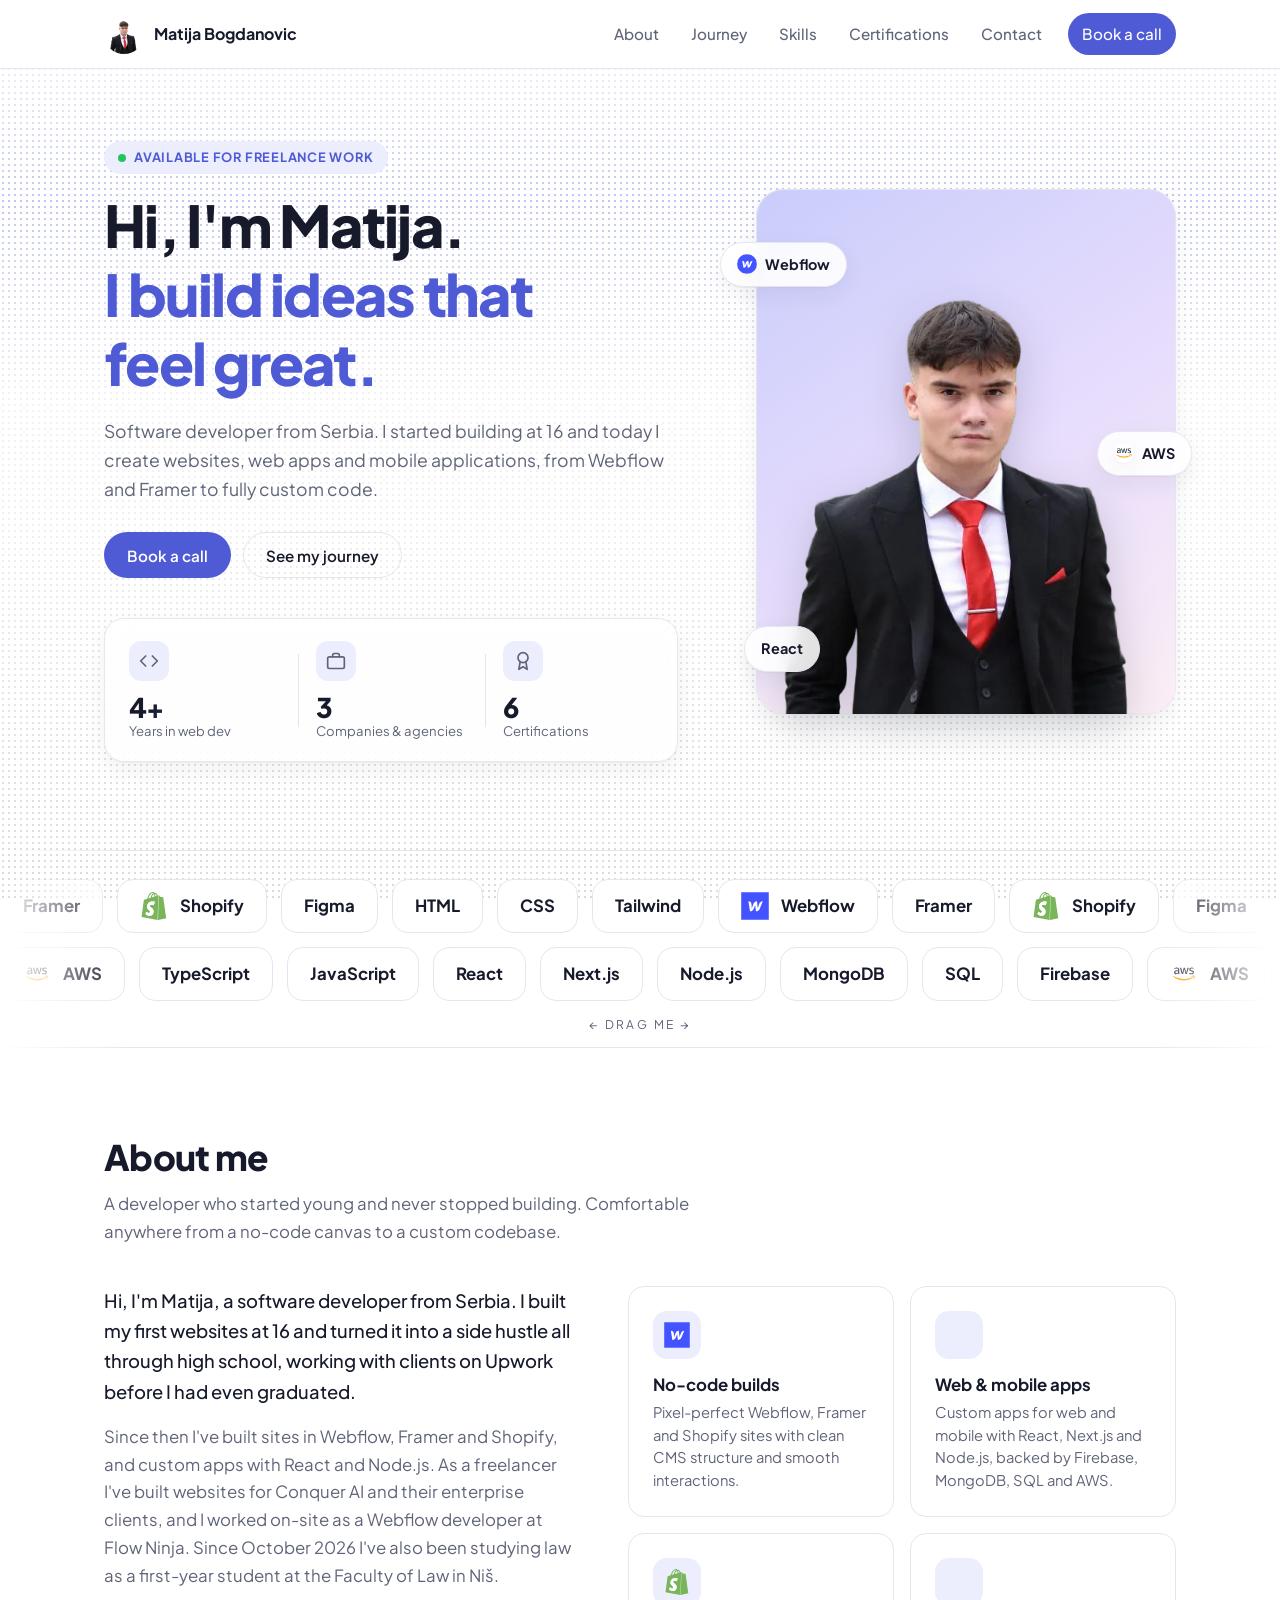
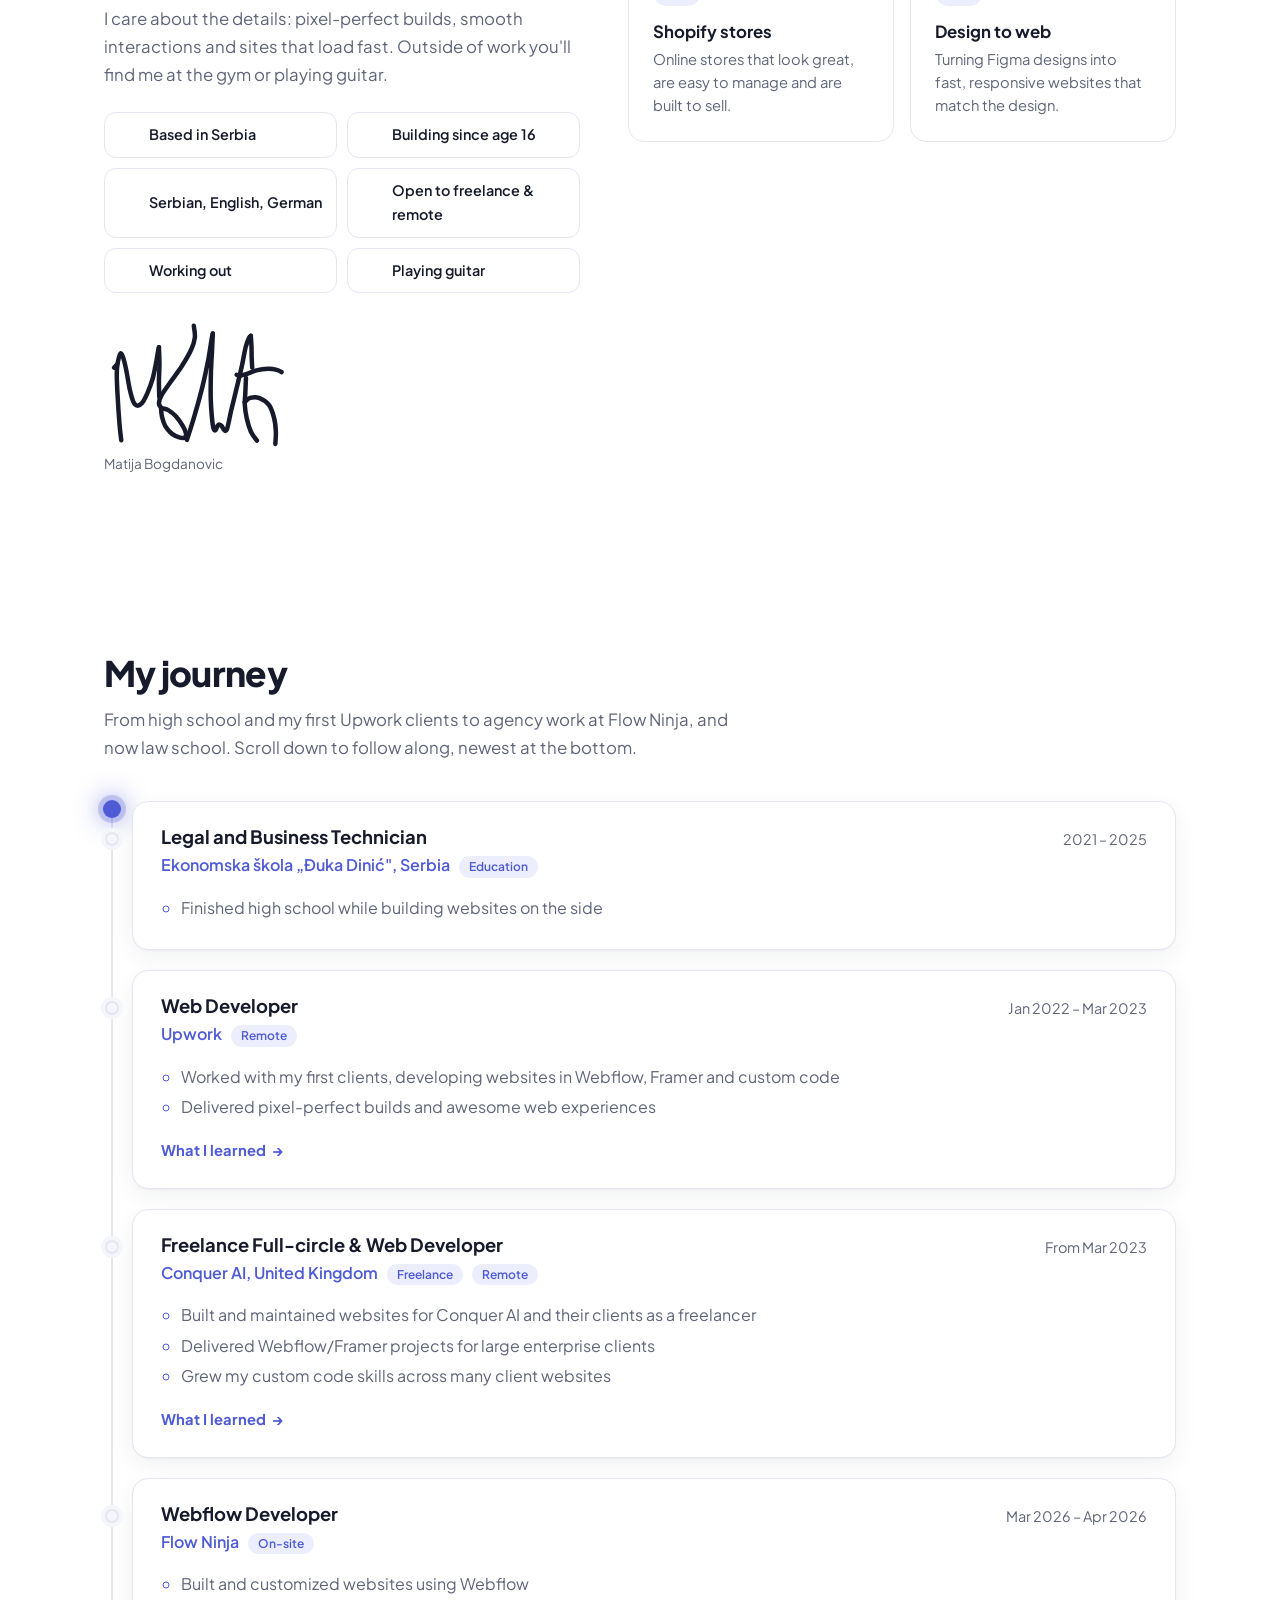
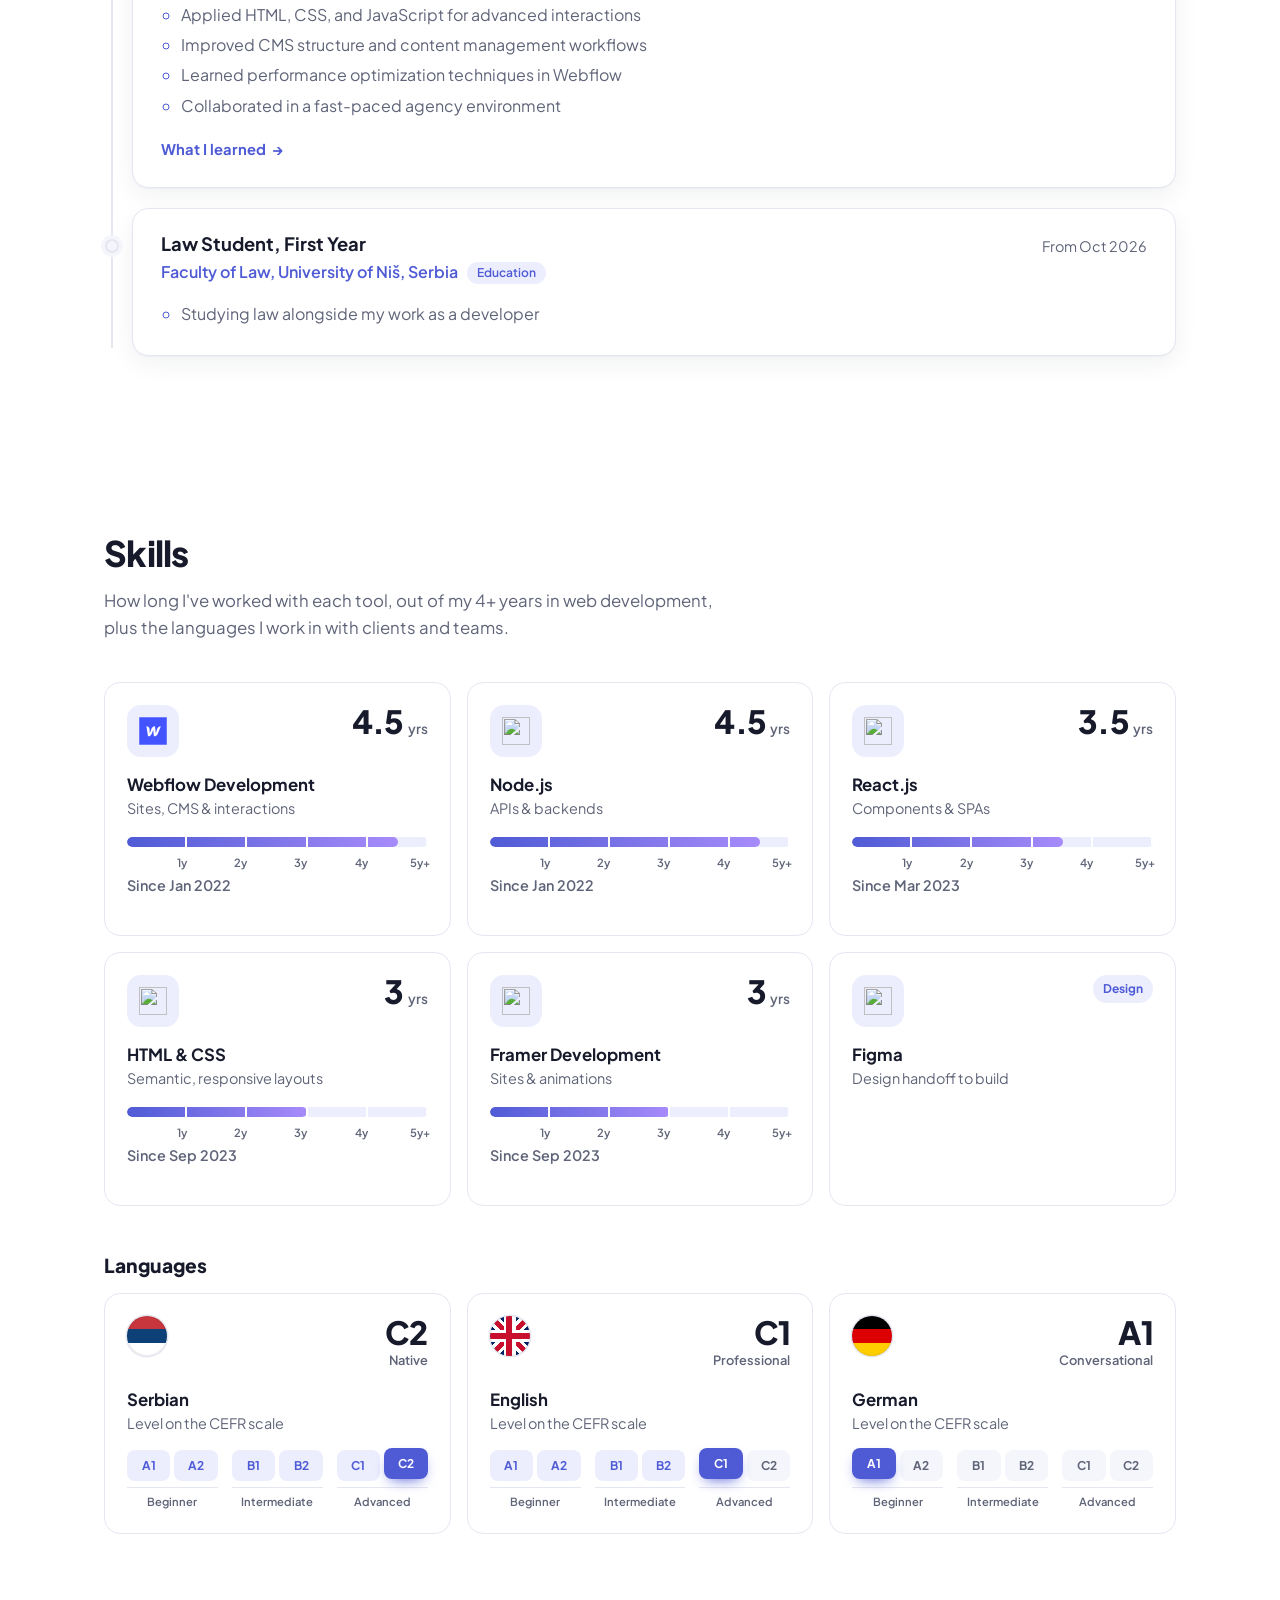
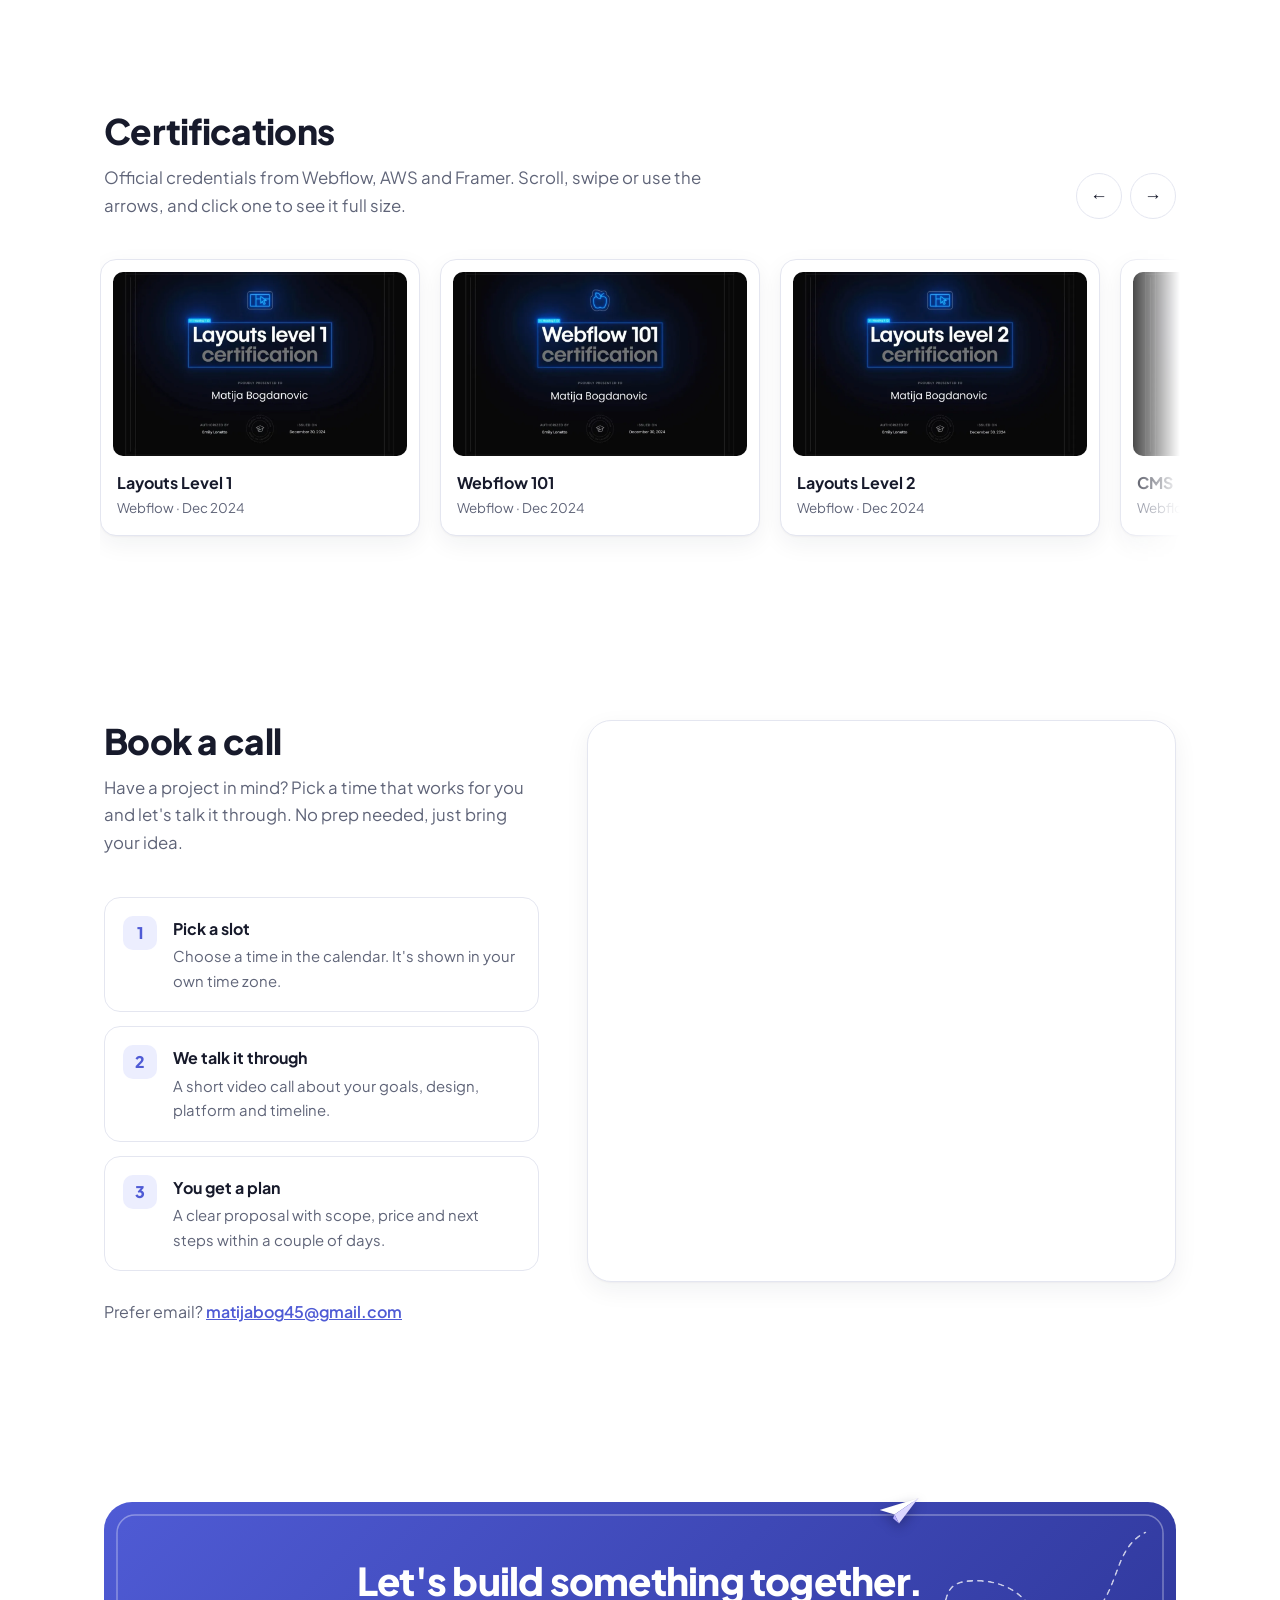
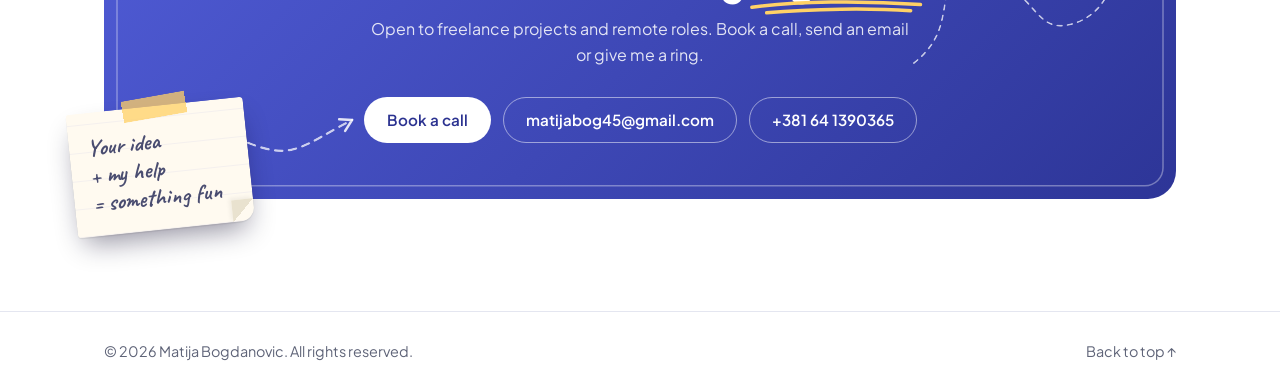
==== commit 96fafd62: "Remove the offset backing card behind the hero photo Co-Authored-By: Claude Opus 5.5 <noreply@anthro" ====
--- a/index.html
+++ b/index.html
@@ -42,7 +42,7 @@
     <link rel="preconnect" href="https://cdn.jsdelivr.net" crossorigin>
     <link href="https://fonts.googleapis.com/css2?family=Caveat:wght@600;700&family=Plus+Jakarta+Sans:ital,wght@0,400;0,500;0,600;0,700;0,800;1,400&display=swap" rel="stylesheet">
     <link rel="stylesheet" href="https://cdn.jsdelivr.net/npm/swiper@11/swiper-bundle.min.css">
-    <link rel="stylesheet" href="index.css?v=12">
+    <link rel="stylesheet" href="index.css?v=13">
     <script src="https://cdn.jsdelivr.net/npm/swiper@11/swiper-bundle.min.js" defer></script>
     <script src="index.js?v=5" defer></script>
 
--- a/index.css
+++ b/index.css
@@ -1679,3 +1679,6 @@
 body { background: transparent; }
 
 .bg-dots-wave { --dot-c: color-mix(in srgb, var(--accent) 32%, transparent); }
+
+/* Hero photo: no offset backing card behind it */
+.hero-photo::before { display: none; }
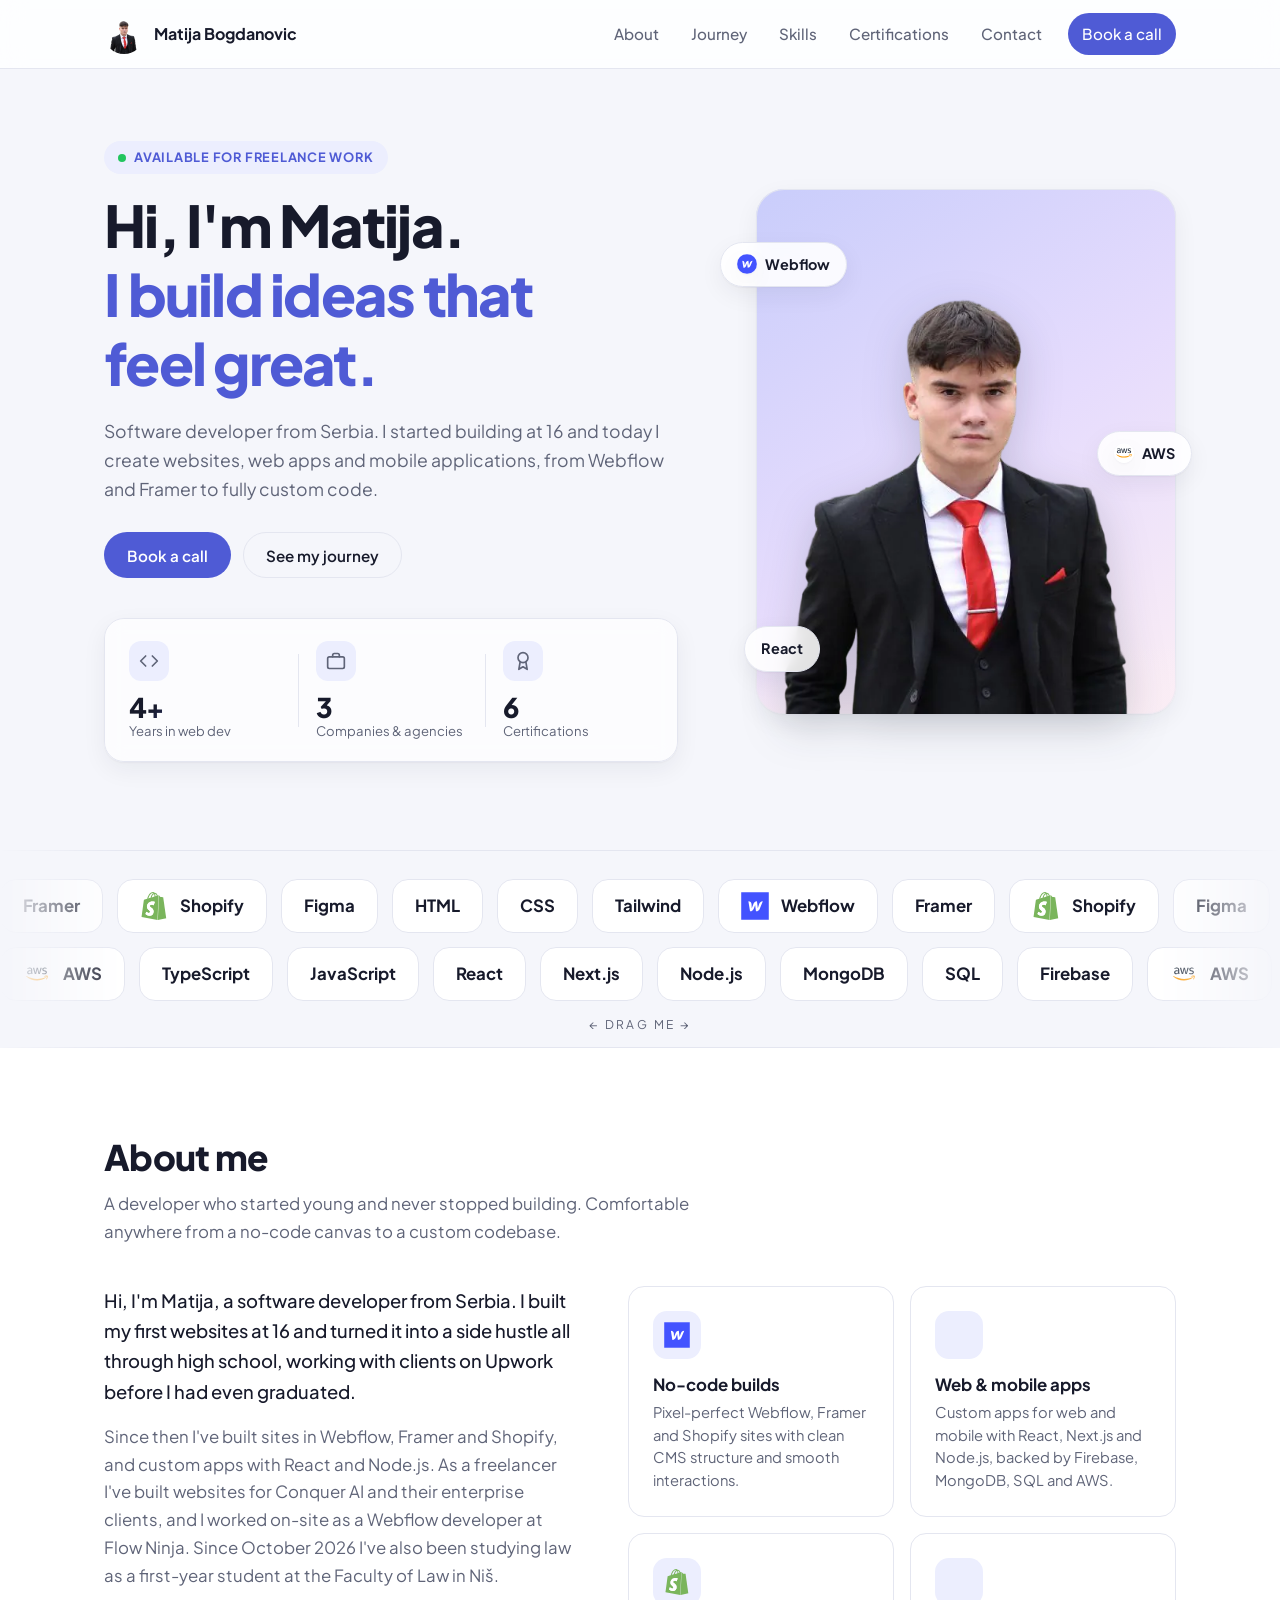
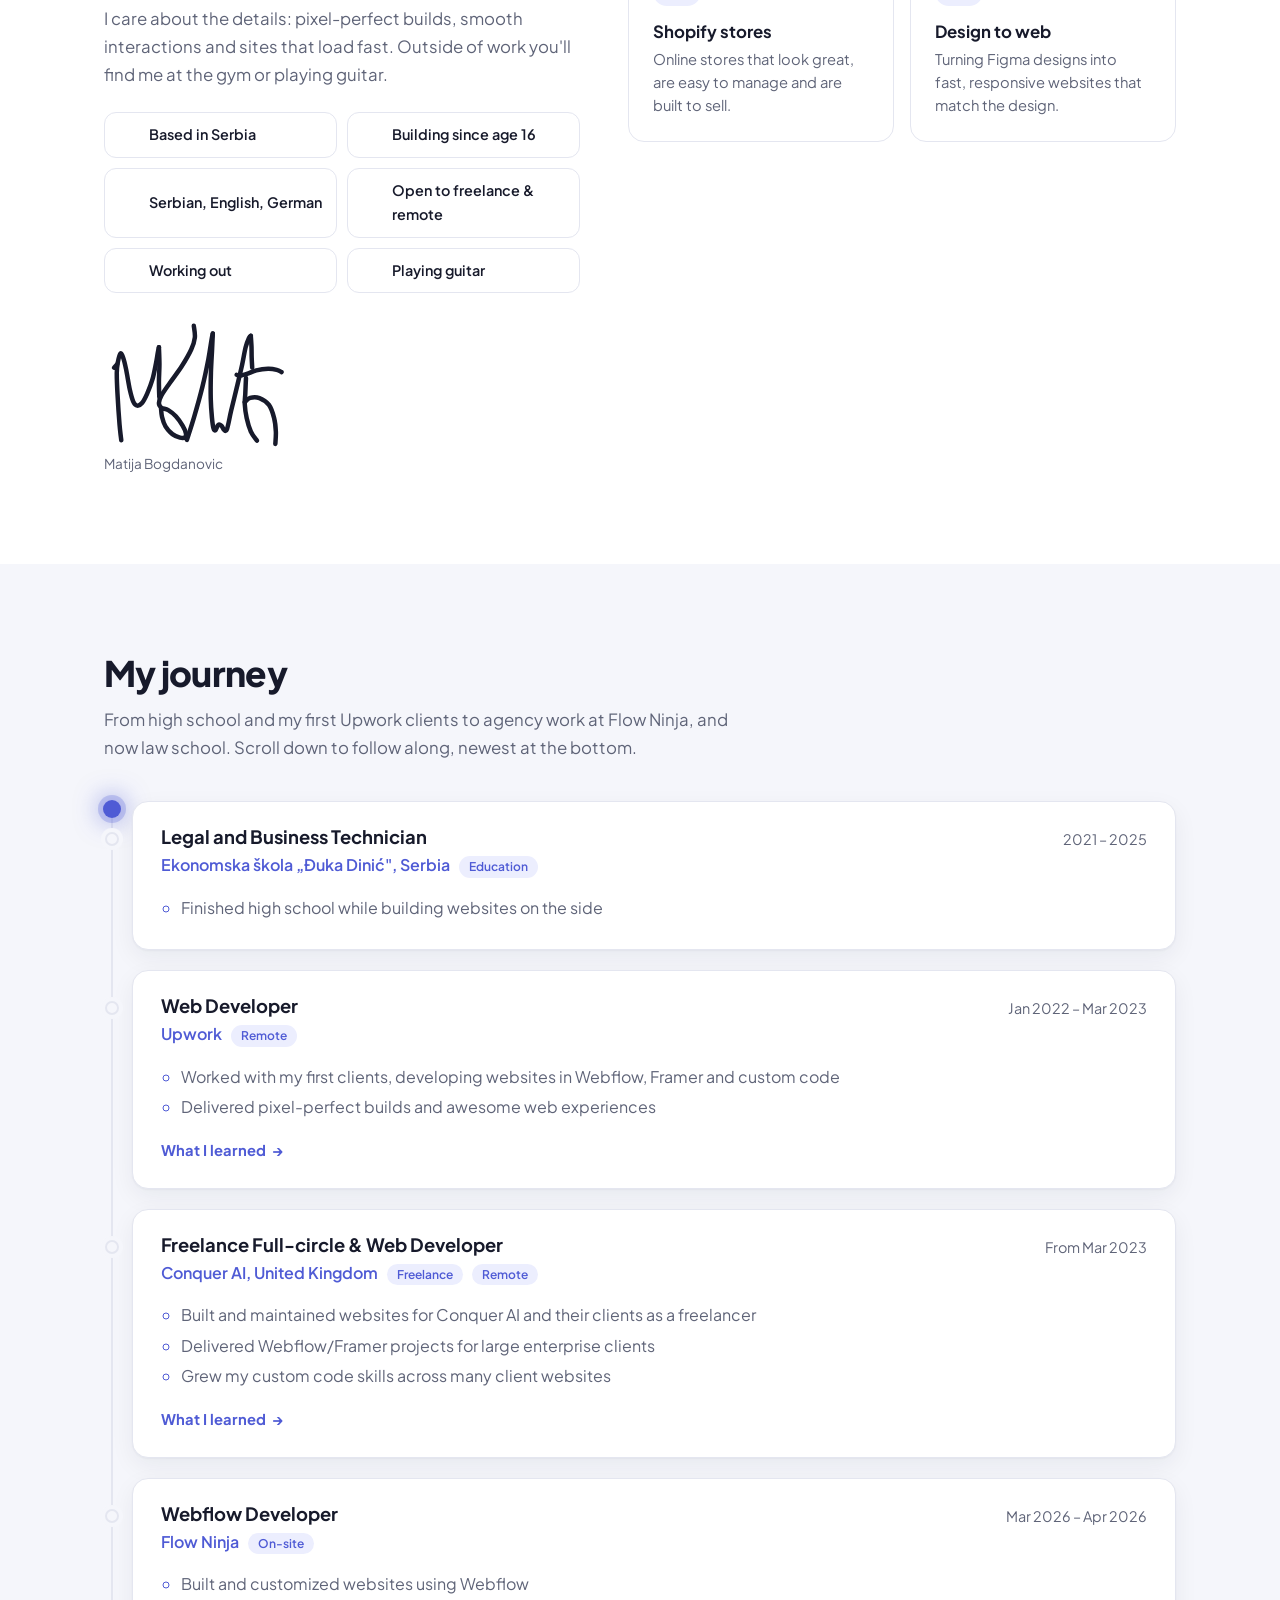
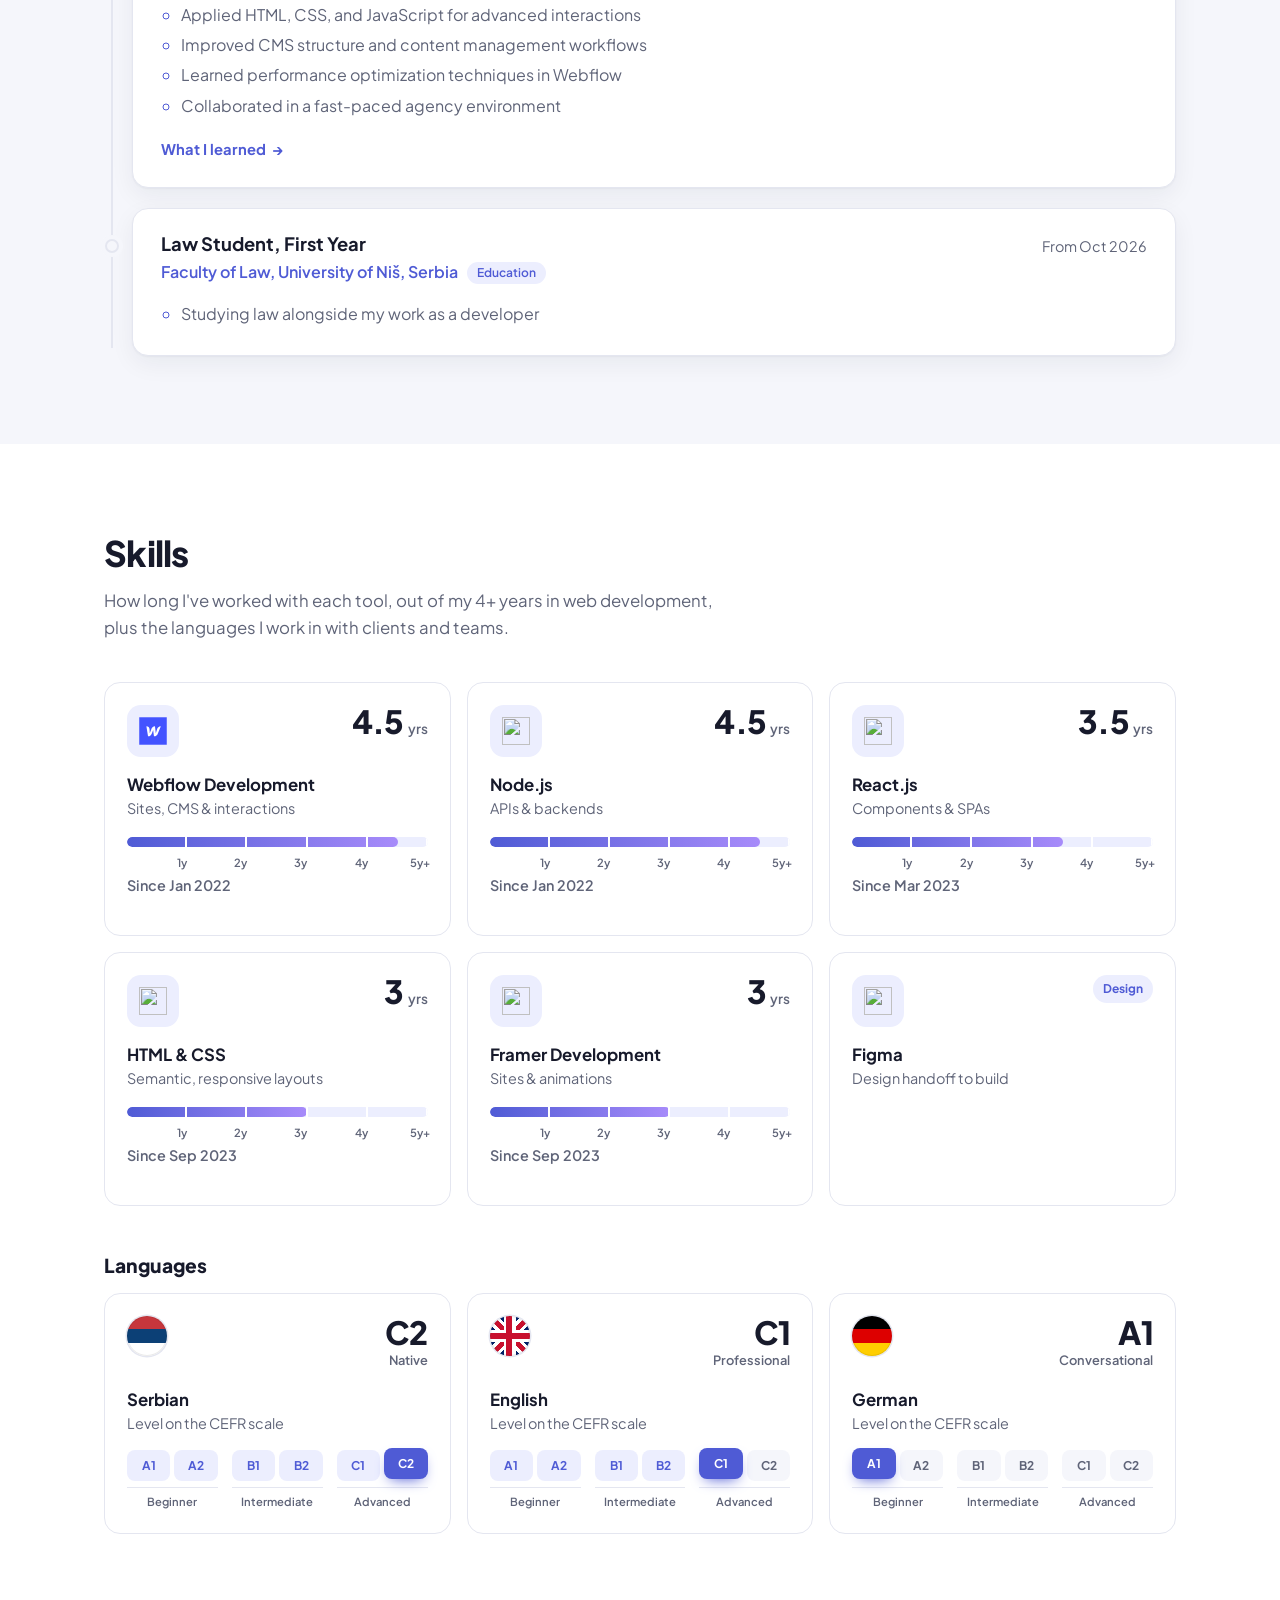
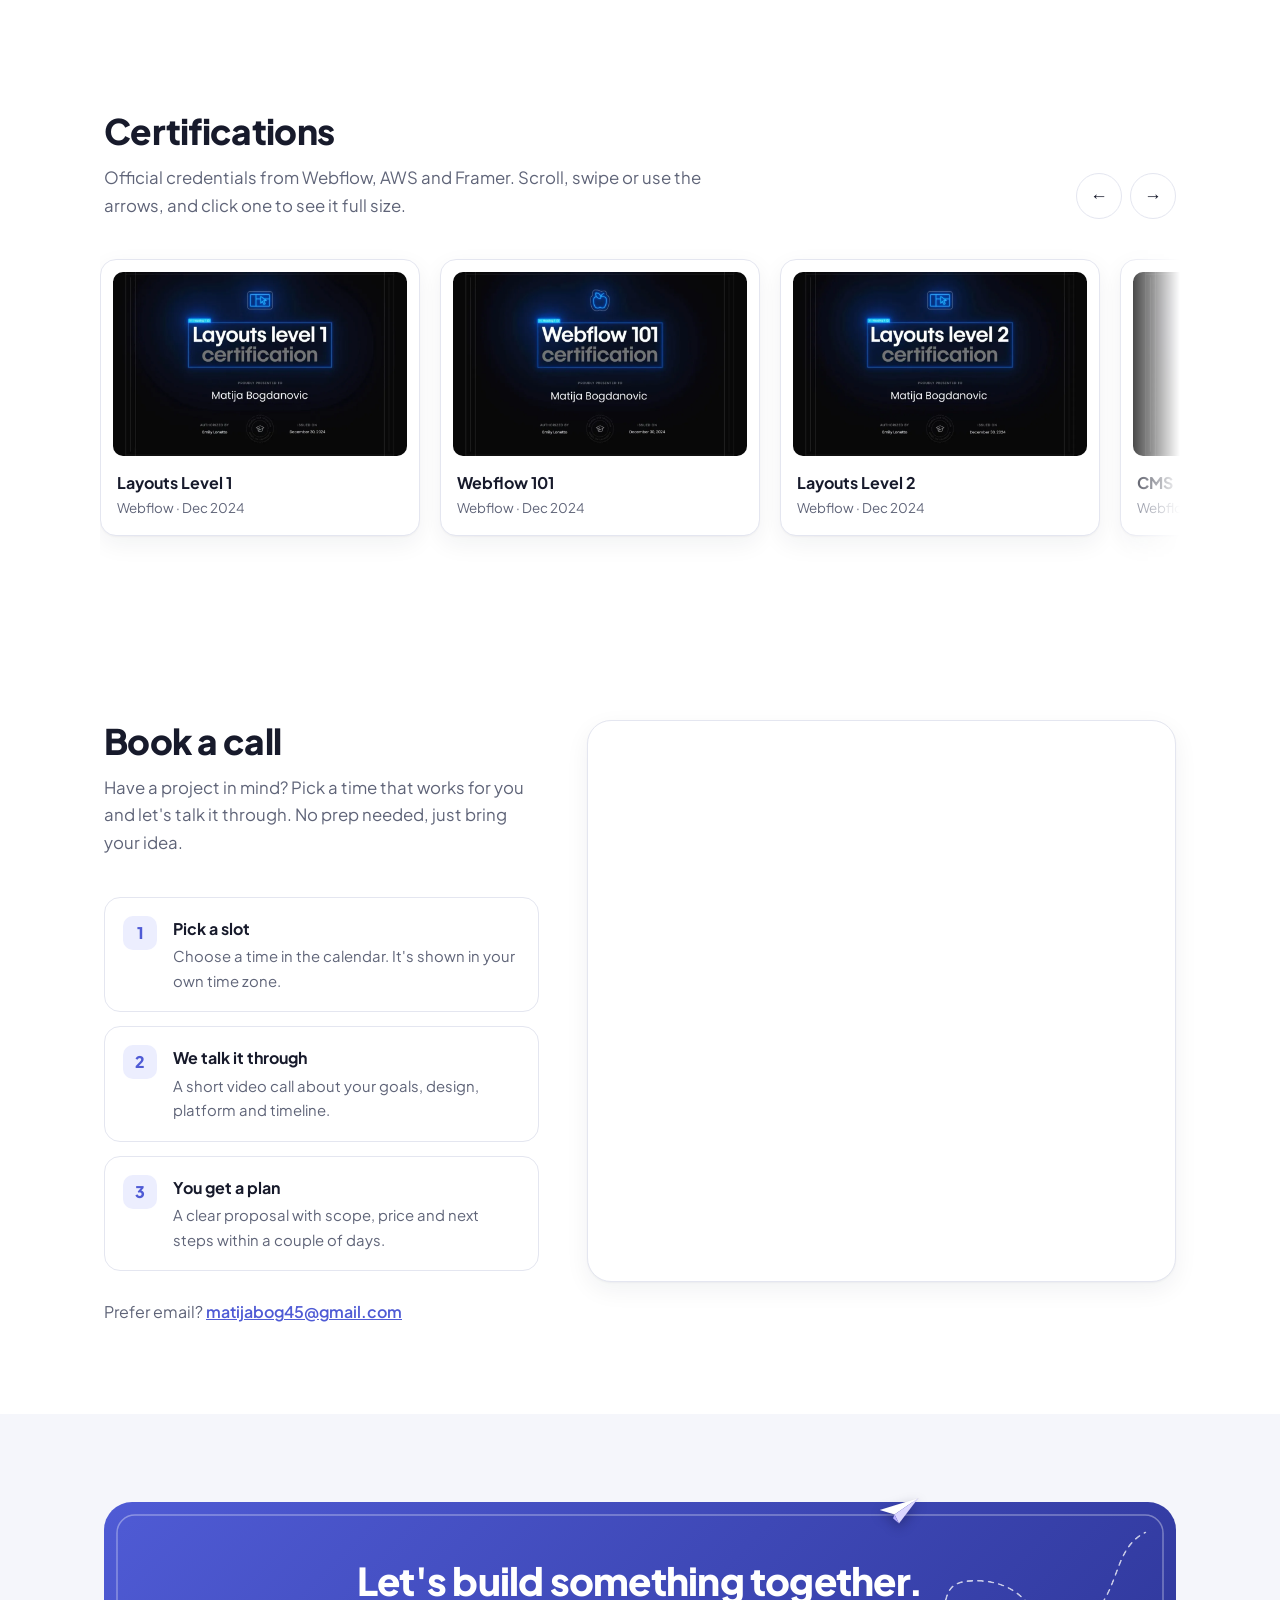
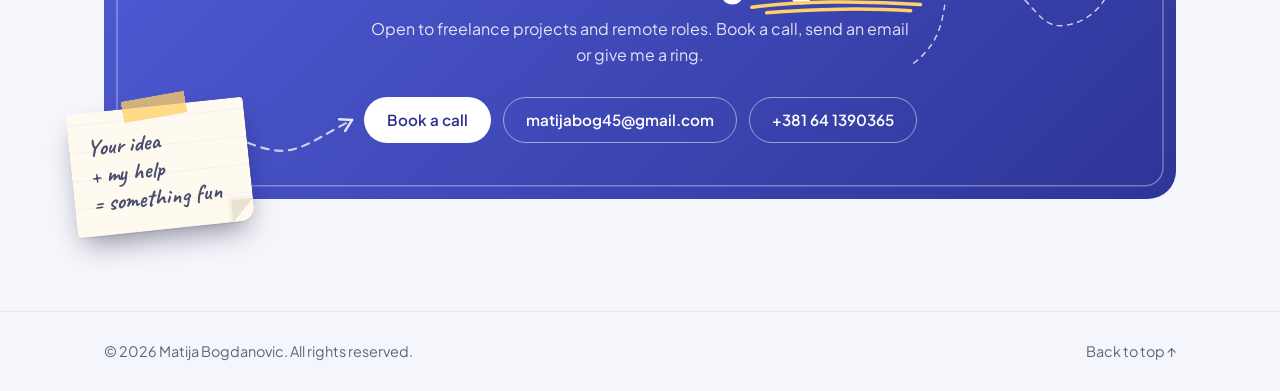
==== commit 611da7ae: "Solid section colours: remove dot texture, white About/Skills/Certifications/Book sections White sec" ====
--- a/index.html
+++ b/index.html
@@ -42,9 +42,9 @@
     <link rel="preconnect" href="https://cdn.jsdelivr.net" crossorigin>
     <link href="https://fonts.googleapis.com/css2?family=Caveat:wght@600;700&family=Plus+Jakarta+Sans:ital,wght@0,400;0,500;0,600;0,700;0,800;1,400&display=swap" rel="stylesheet">
     <link rel="stylesheet" href="https://cdn.jsdelivr.net/npm/swiper@11/swiper-bundle.min.css">
-    <link rel="stylesheet" href="index.css?v=13">
+    <link rel="stylesheet" href="index.css?v=15">
     <script src="https://cdn.jsdelivr.net/npm/swiper@11/swiper-bundle.min.js" defer></script>
-    <script src="index.js?v=5" defer></script>
+    <script src="index.js?v=7" defer></script>
 
     <!-- Structured data for search engines -->
     <script type="application/ld+json">
@@ -151,7 +151,6 @@
     </script>
   </head>
   <body>
-    <div class="bg-dots" aria-hidden="true"></div><div class="bg-dots-wave" aria-hidden="true"></div><div class="bg-dots-spot" aria-hidden="true"></div>
     <a class="skip-link" href="#about">Skip to content</a>
     <header class="site-header">
       <div class="container navwrapper">
@@ -265,7 +264,7 @@
       </section>
 
       <!-- About -->
-      <section id="about" class="section">
+      <section id="about" class="section section-white">
         <div class="container">
           <div class="section-intro-wrap">
             <h2 class="section-title">About me</h2>
@@ -433,7 +432,7 @@
       </section>
 
       <!-- Skills -->
-      <section id="skills" class="section">
+      <section id="skills" class="section section-white">
         <div class="container">
           <div class="section-intro-wrap">
             <h2 class="section-title">Skills</h2>
@@ -532,7 +531,7 @@
       </section>
 
       <!-- Certifications -->
-      <section id="certifications" class="section section-alt certs-section">
+      <section id="certifications" class="section section-alt certs-section section-white">
         <div class="container">
           <div class="section-head">
             <div class="section-intro-wrap">
@@ -576,7 +575,7 @@
       </section>
 
       <!-- Book a call -->
-      <section id="book" class="section">
+      <section id="book" class="section section-white">
         <div class="container book-grid">
           <div class="book-info">
             <div class="section-intro-wrap">
--- a/index.css
+++ b/index.css
@@ -1623,46 +1623,7 @@
   mask-image: radial-gradient(ellipse 75% 70% at 60% 45%, #000 35%, transparent 85%);
 }
 
-/* =====================================================================
-   Site-wide dot texture (pure CSS layers, GPU-cheap)
-   ~4px gap between dots, fading from the bottom of the screen upwards
-   ===================================================================== */
-:root { --dot-tile: 6px; --dot-r: 1px; }
-.bg-dots, .bg-dots-wave, .bg-dots-spot {
-  position: fixed; inset: 0; pointer-events: none; z-index: -1;
-  background-image: radial-gradient(circle at center, var(--dot-c) var(--dot-r), transparent calc(var(--dot-r) + .6px));
-  background-size: var(--dot-tile) var(--dot-tile);
-}
-/* 1) base texture, strongest at the bottom */
-.bg-dots {
-  --dot-c: color-mix(in srgb, var(--text) 16%, transparent);
-  -webkit-mask-image: linear-gradient(to top, #000 0%, rgba(0,0,0,.45) 40%, transparent 90%);
-  mask-image: linear-gradient(to top, #000 0%, rgba(0,0,0,.45) 40%, transparent 90%);
-}
-/* 2) a band of brighter accent dots sweeping slowly upwards */
-.bg-dots-wave {
-  --dot-c: color-mix(in srgb, var(--accent) 55%, transparent);
-  -webkit-mask-image: linear-gradient(to top, transparent 0%, #000 50%, transparent 100%);
-  mask-image: linear-gradient(to top, transparent 0%, #000 50%, transparent 100%);
-  -webkit-mask-size: 100% 45%; mask-size: 100% 45%;
-  -webkit-mask-repeat: no-repeat; mask-repeat: no-repeat;
-  animation: dot-wave 9s linear infinite;
-}
-@keyframes dot-wave {
-  from { -webkit-mask-position: 0 160%; mask-position: 0 160%; }
-  to   { -webkit-mask-position: 0 -60%; mask-position: 0 -60%; }
-}
-/* 3) cursor spotlight */
-.bg-dots-spot {
-  --dot-c: color-mix(in srgb, var(--accent) 85%, transparent);
-  --dot-r: 1.25px;
-  -webkit-mask-image: radial-gradient(circle 150px at var(--mx, -999px) var(--my, -999px), #000 0%, transparent 100%);
-  mask-image: radial-gradient(circle 150px at var(--mx, -999px) var(--my, -999px), #000 0%, transparent 100%);
-}
-@media (prefers-reduced-motion: reduce) { .bg-dots-wave { animation: none; display: none; } }
-@media print { .bg-dots, .bg-dots-wave, .bg-dots-spot { display: none; } }
-
-/* let the dots show through the sections */
+/* sections sit on the page colour */
 body { background: var(--bg); }
 .hero { background: transparent; }
 .section-alt { background: color-mix(in srgb, var(--bg-alt) 72%, transparent); }
@@ -1678,7 +1639,33 @@
 html { background: var(--bg); }
 body { background: transparent; }
 
-.bg-dots-wave { --dot-c: color-mix(in srgb, var(--accent) 32%, transparent); }
 
 /* Hero photo: no offset backing card behind it */
 .hero-photo::before { display: none; }
+
+/* =====================================================================
+   Solid section colours: dark page with a few white sections for rhythm
+   ===================================================================== */
+html { background: var(--bg); }
+@media (prefers-color-scheme: light) { html { background: var(--bg-alt); } }
+
+/* A white section always uses the light colour set, even in dark mode */
+.section-white {
+  --bg: #ffffff;
+  --bg-alt: #f5f6fb;
+  --surface: #ffffff;
+  --text: #171a2b;
+  --muted: #5f6478;
+  --line: #e4e6f0;
+  --accent: #4f5bd5;
+  --accent-strong: #3a45b8;
+  --accent-soft: #eceefe;
+  --shadow: 0 1px 2px rgba(23, 26, 43, 0.04), 0 8px 24px rgba(23, 26, 43, 0.06);
+  color-scheme: light;
+  background: #ffffff !important;
+  color: var(--text);
+}
+/* undo dark-mode-only rules inside white sections */
+.section-white img.mono { filter: none; }
+.section-white .btn-primary, .section-white .cefr li.current { color: #ffffff; }
+.section-white .cert-arrows button:hover { color: #ffffff; }
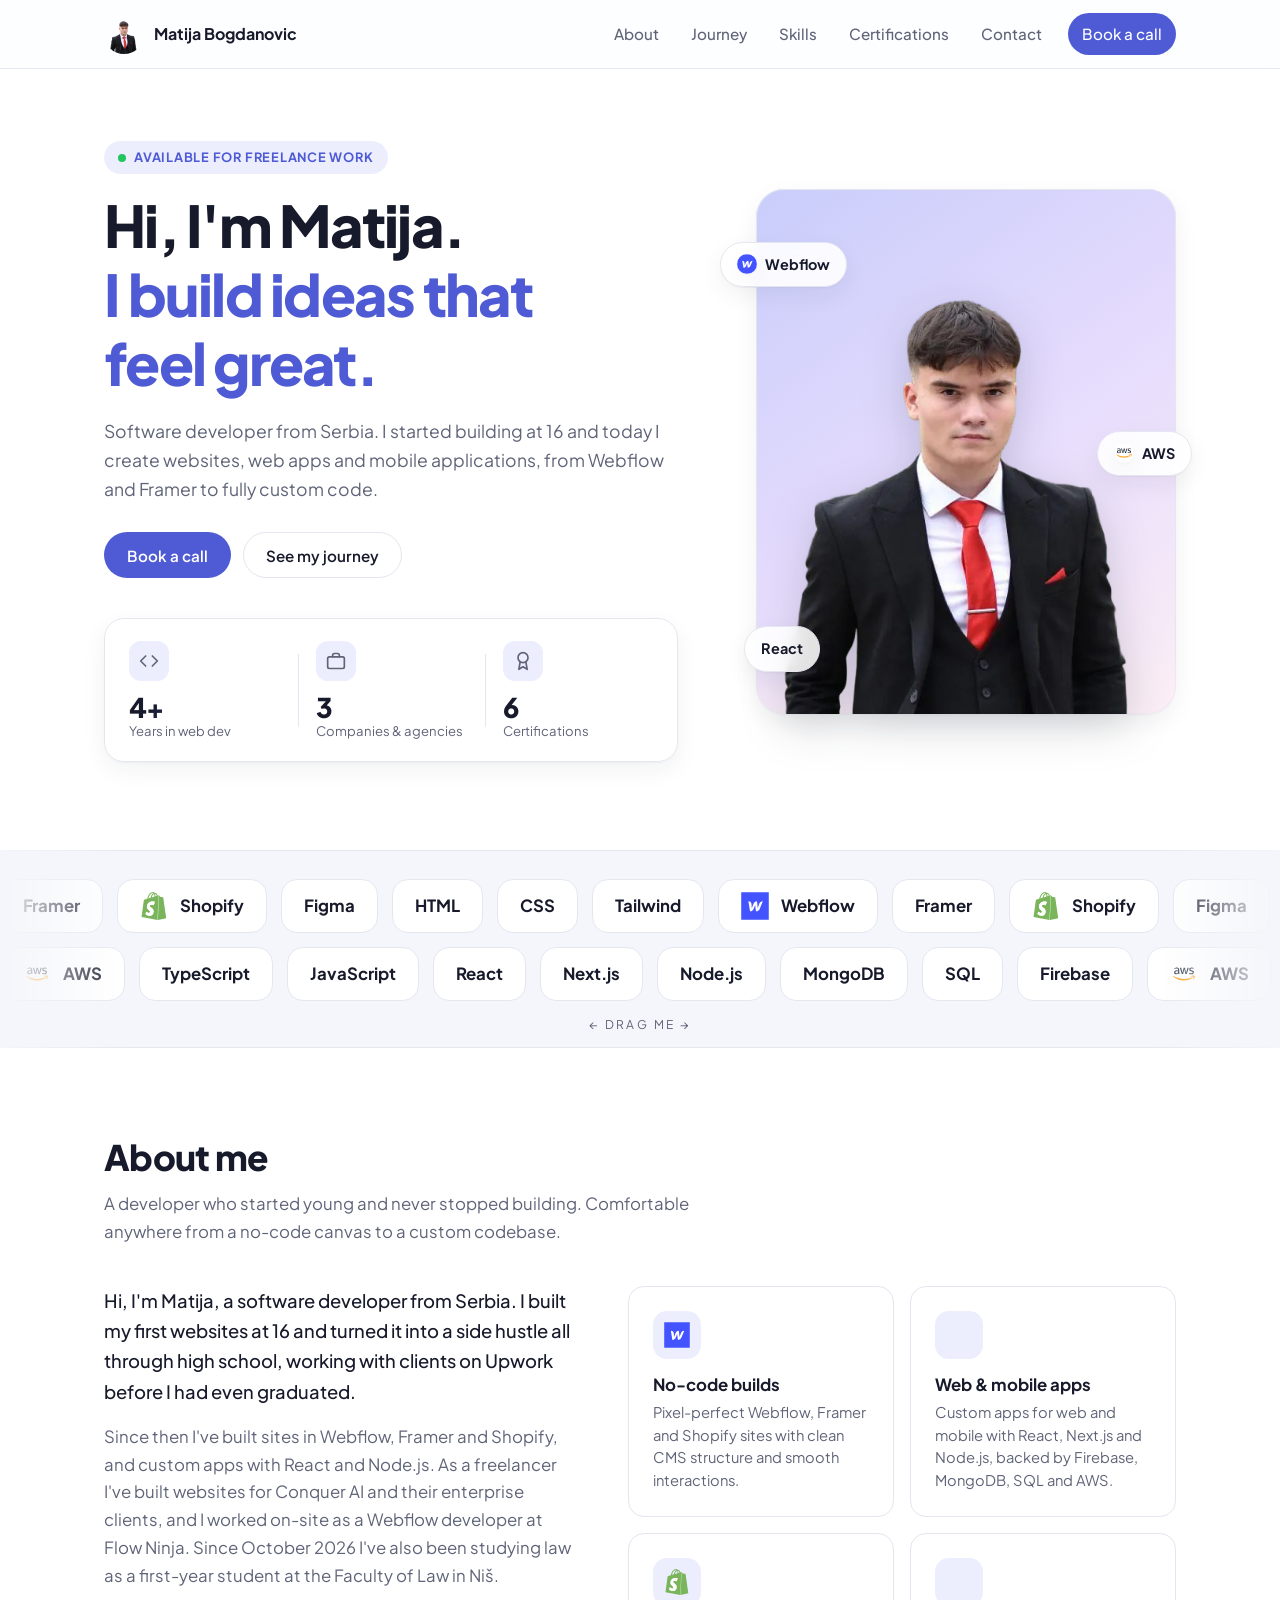
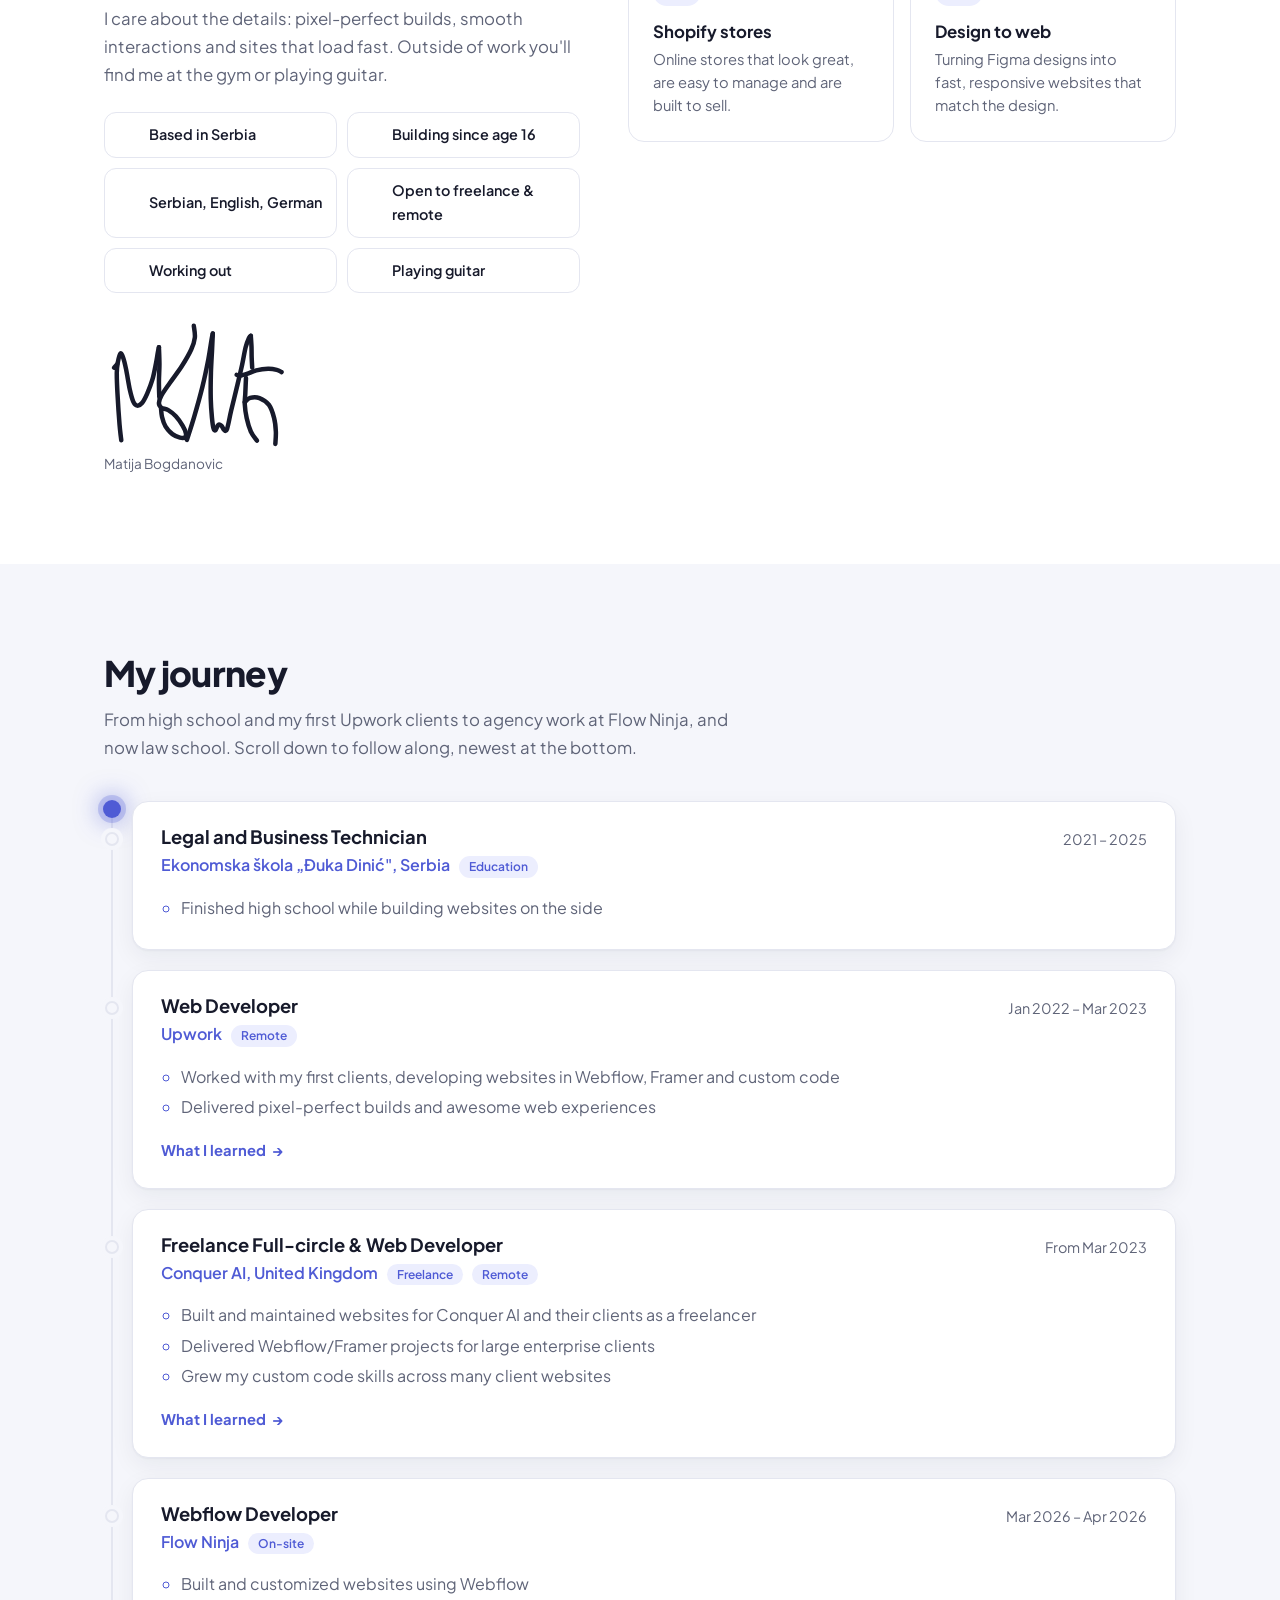
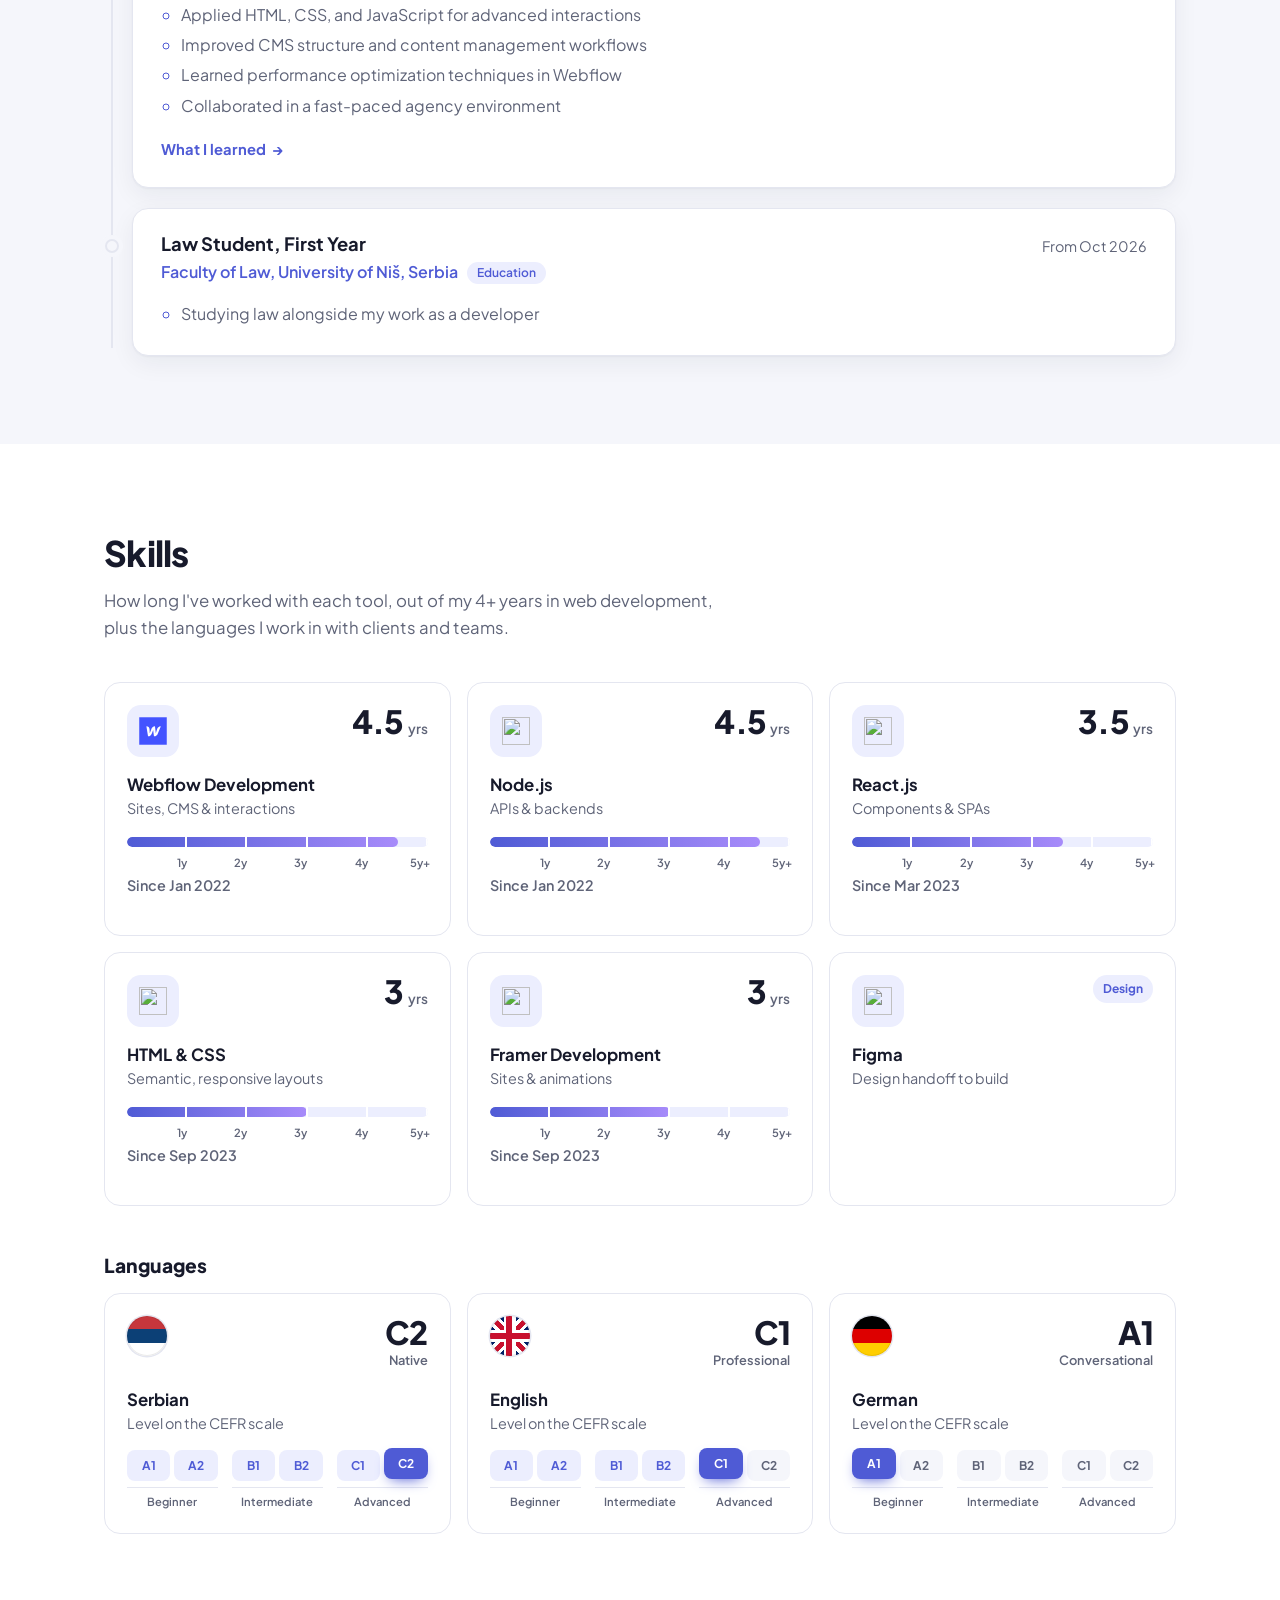
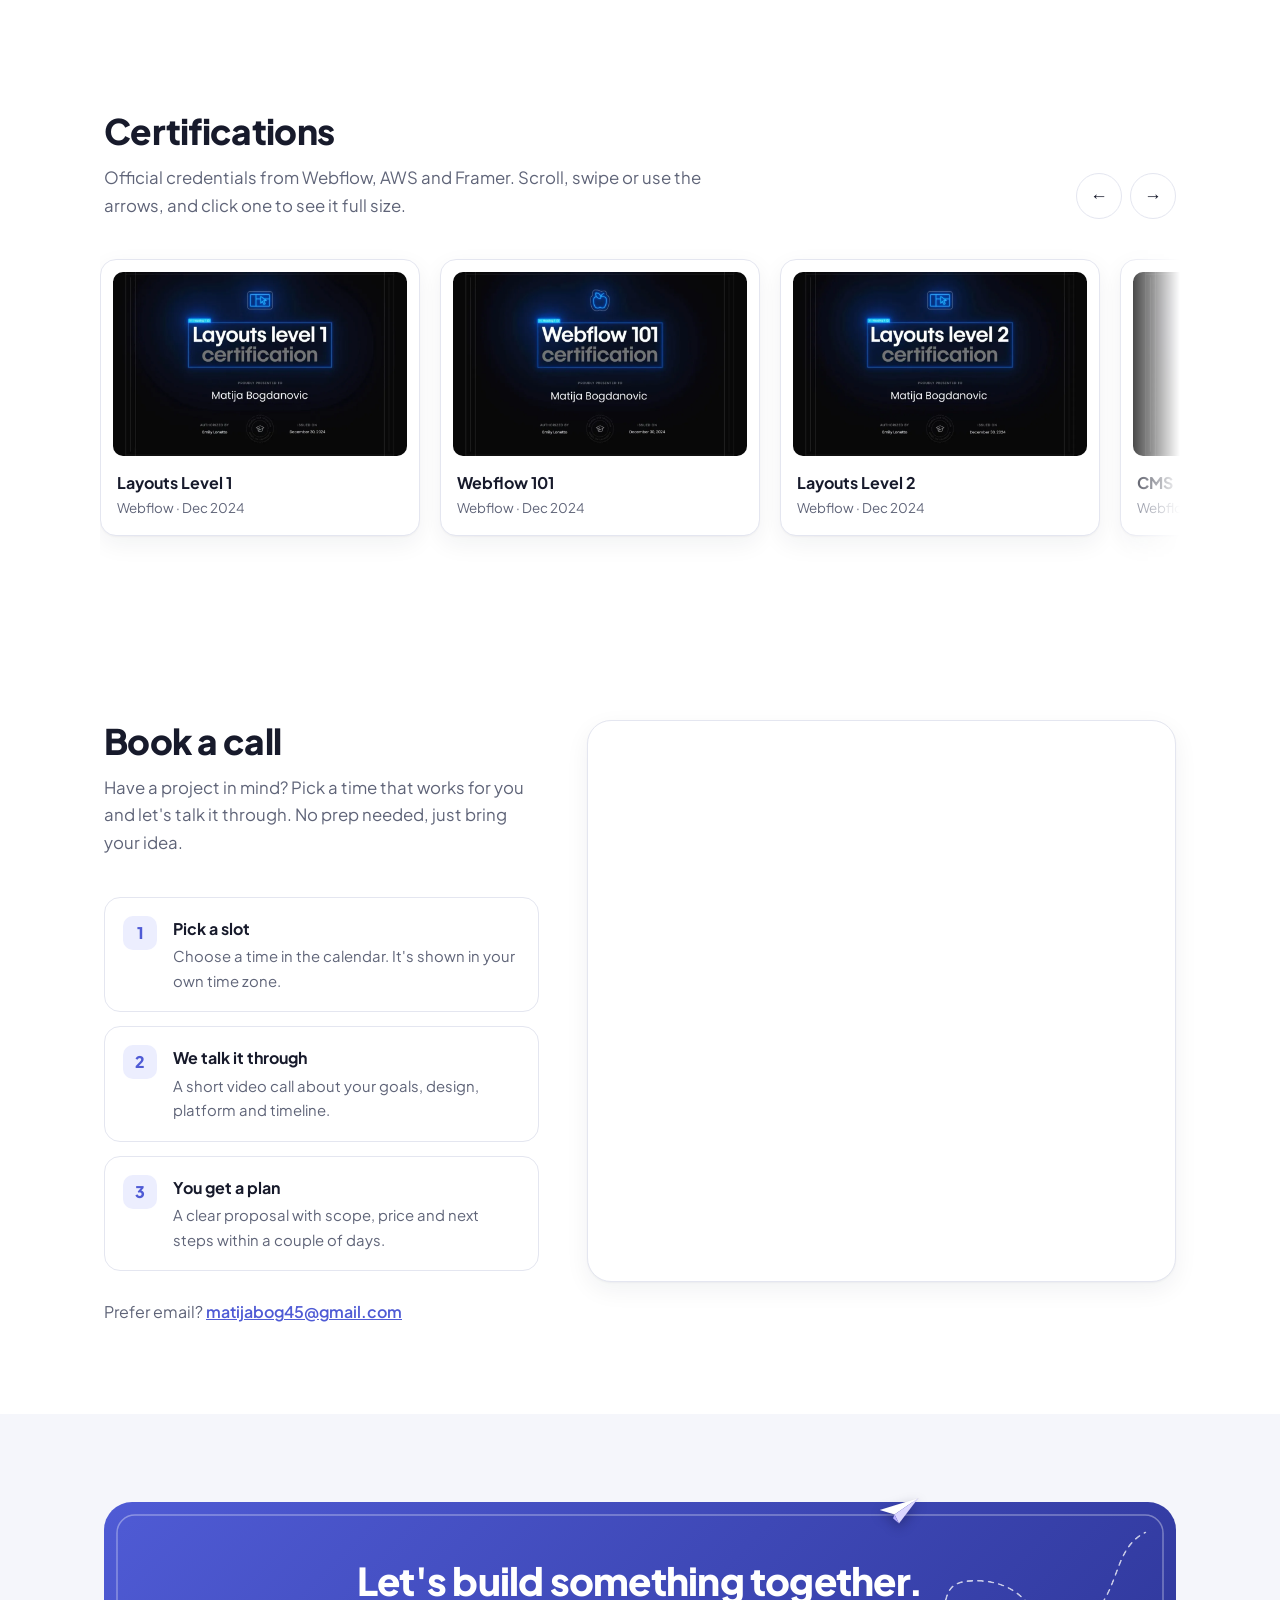
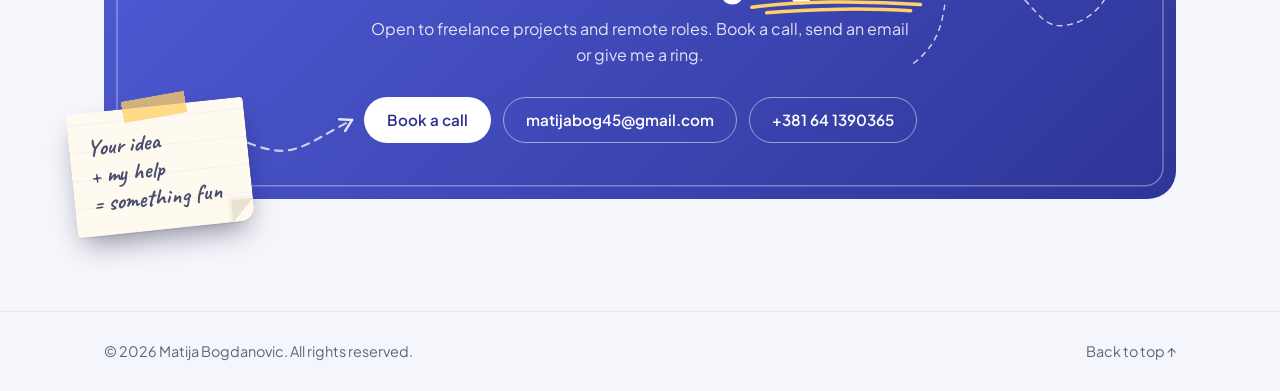
==== commit 413474e4: "White hero section Co-Authored-By: Claude Opus 5.5 <noreply@anthropic.com>" ====
--- a/index.html
+++ b/index.html
@@ -42,7 +42,7 @@
     <link rel="preconnect" href="https://cdn.jsdelivr.net" crossorigin>
     <link href="https://fonts.googleapis.com/css2?family=Caveat:wght@600;700&family=Plus+Jakarta+Sans:ital,wght@0,400;0,500;0,600;0,700;0,800;1,400&display=swap" rel="stylesheet">
     <link rel="stylesheet" href="https://cdn.jsdelivr.net/npm/swiper@11/swiper-bundle.min.css">
-    <link rel="stylesheet" href="index.css?v=15">
+    <link rel="stylesheet" href="index.css?v=16">
     <script src="https://cdn.jsdelivr.net/npm/swiper@11/swiper-bundle.min.js" defer></script>
     <script src="index.js?v=7" defer></script>
 
@@ -176,7 +176,7 @@
 
     <main id="top">
       <!-- Hero -->
-      <section class="hero">
+      <section class="hero section-white">
         <div class="container hero-grid">
           <div class="hero-text">
             <p class="eyebrow"><span class="pulse"></span>Available for freelance work</p>
--- a/index.css
+++ b/index.css
@@ -1669,3 +1669,6 @@
 .section-white img.mono { filter: none; }
 .section-white .btn-primary, .section-white .cefr li.current { color: #ffffff; }
 .section-white .cert-arrows button:hover { color: #ffffff; }
+
+/* White hero: photo card uses its light lilac backdrop in both themes */
+.hero.section-white { --stage-a: #c9cdfb; --stage-b: #e6dcfd; --stage-c: #fbeef5; }
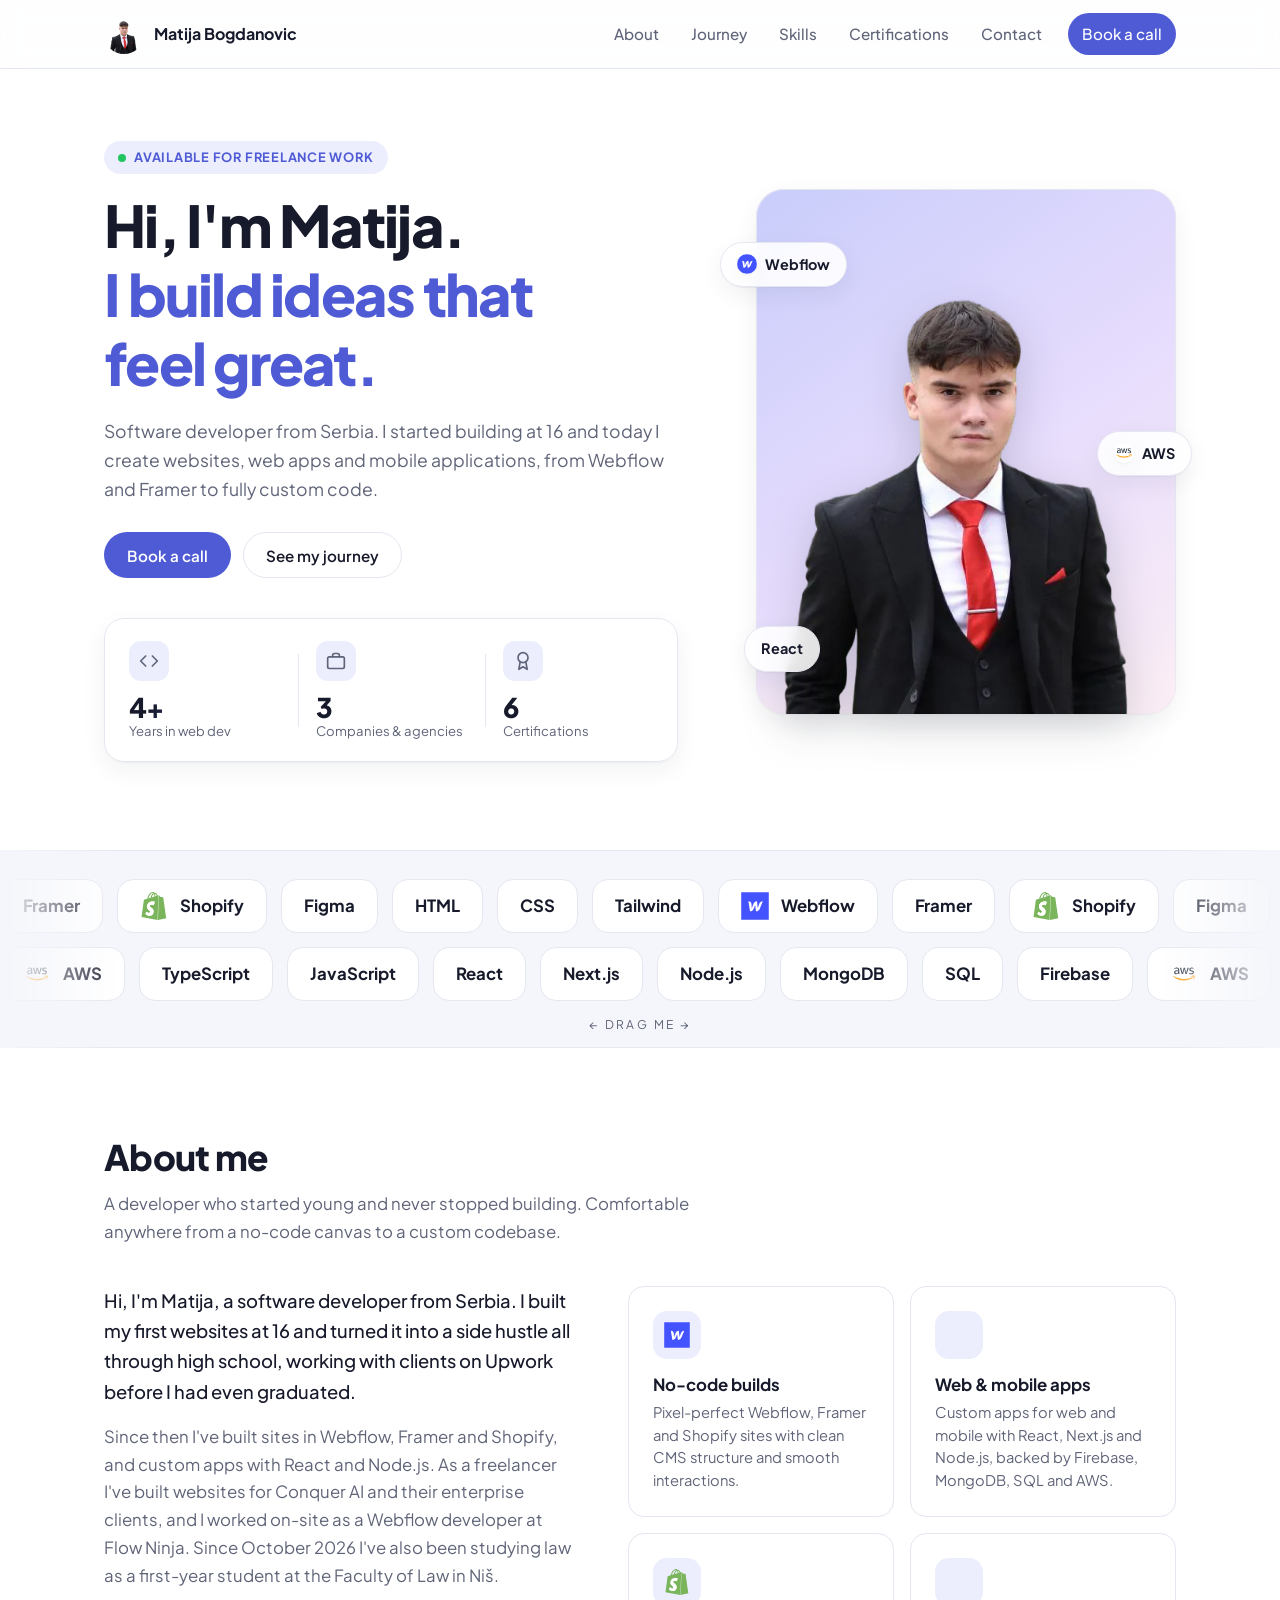
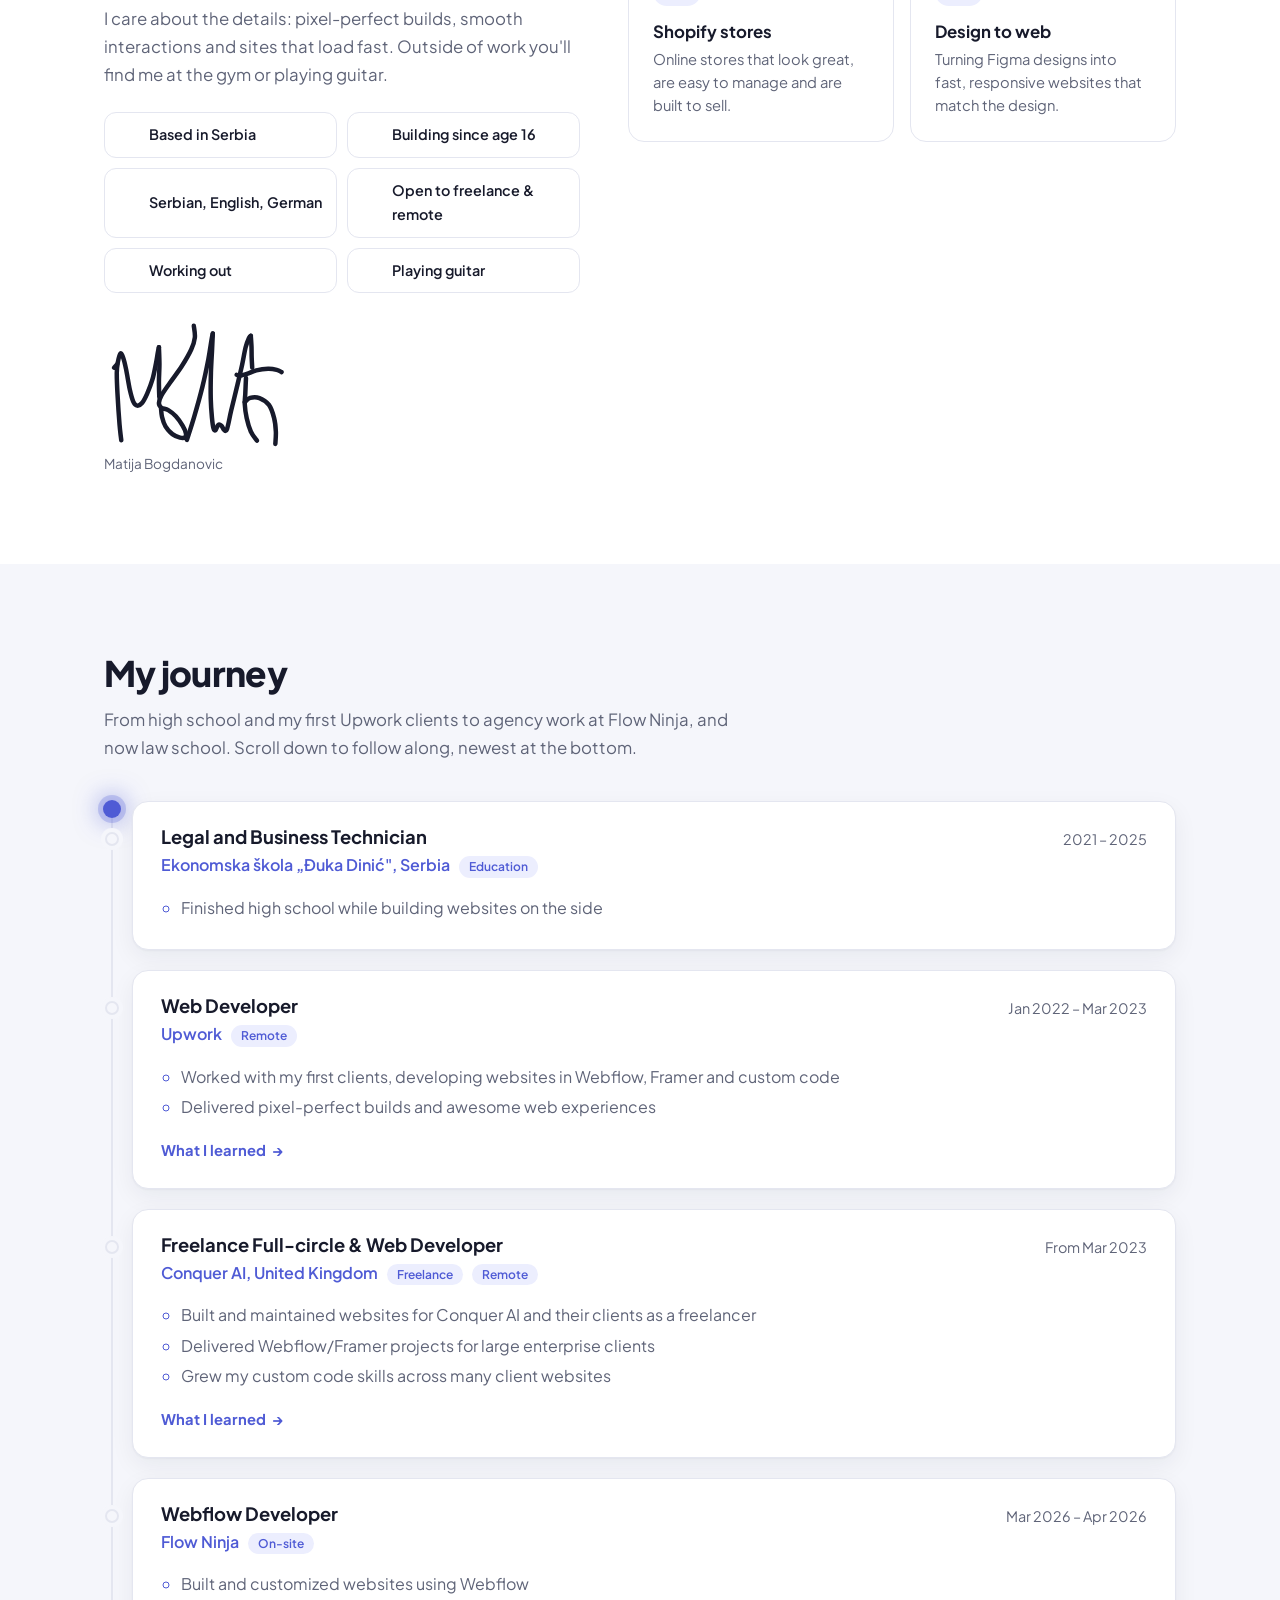
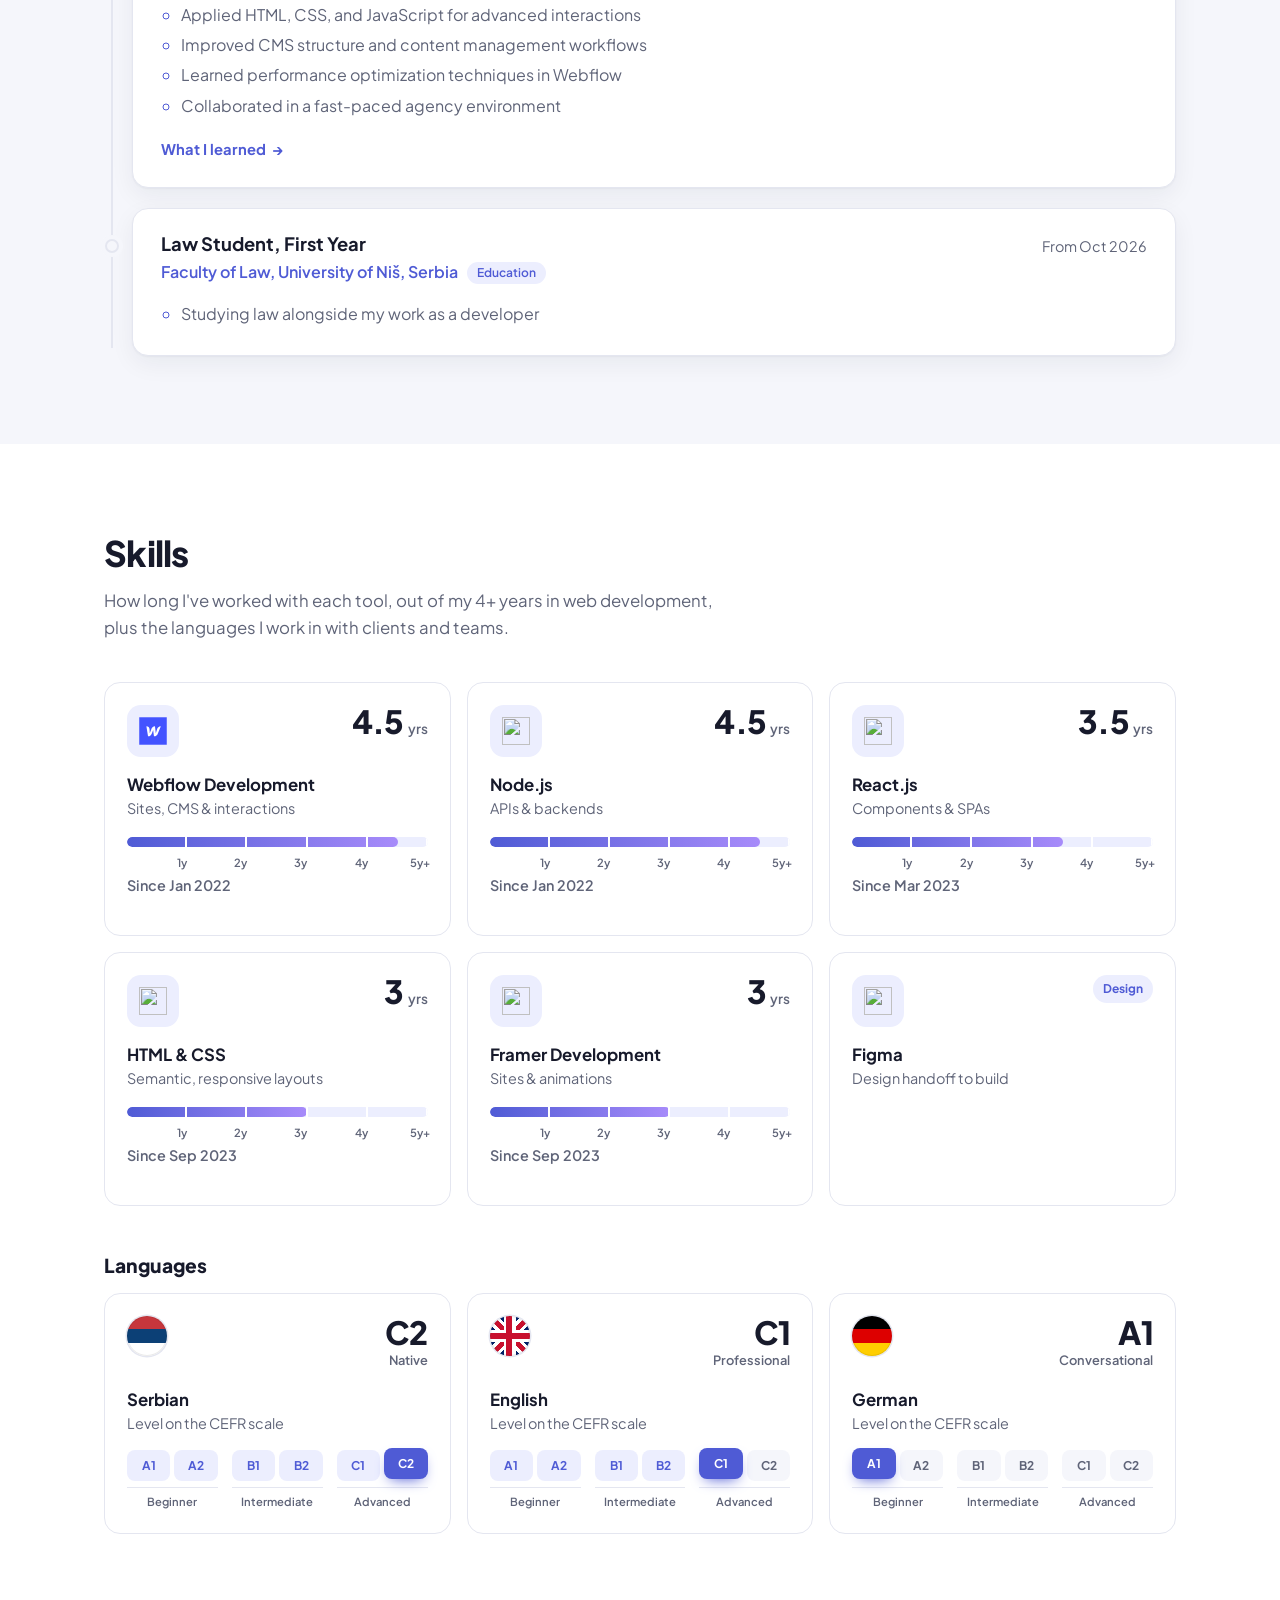
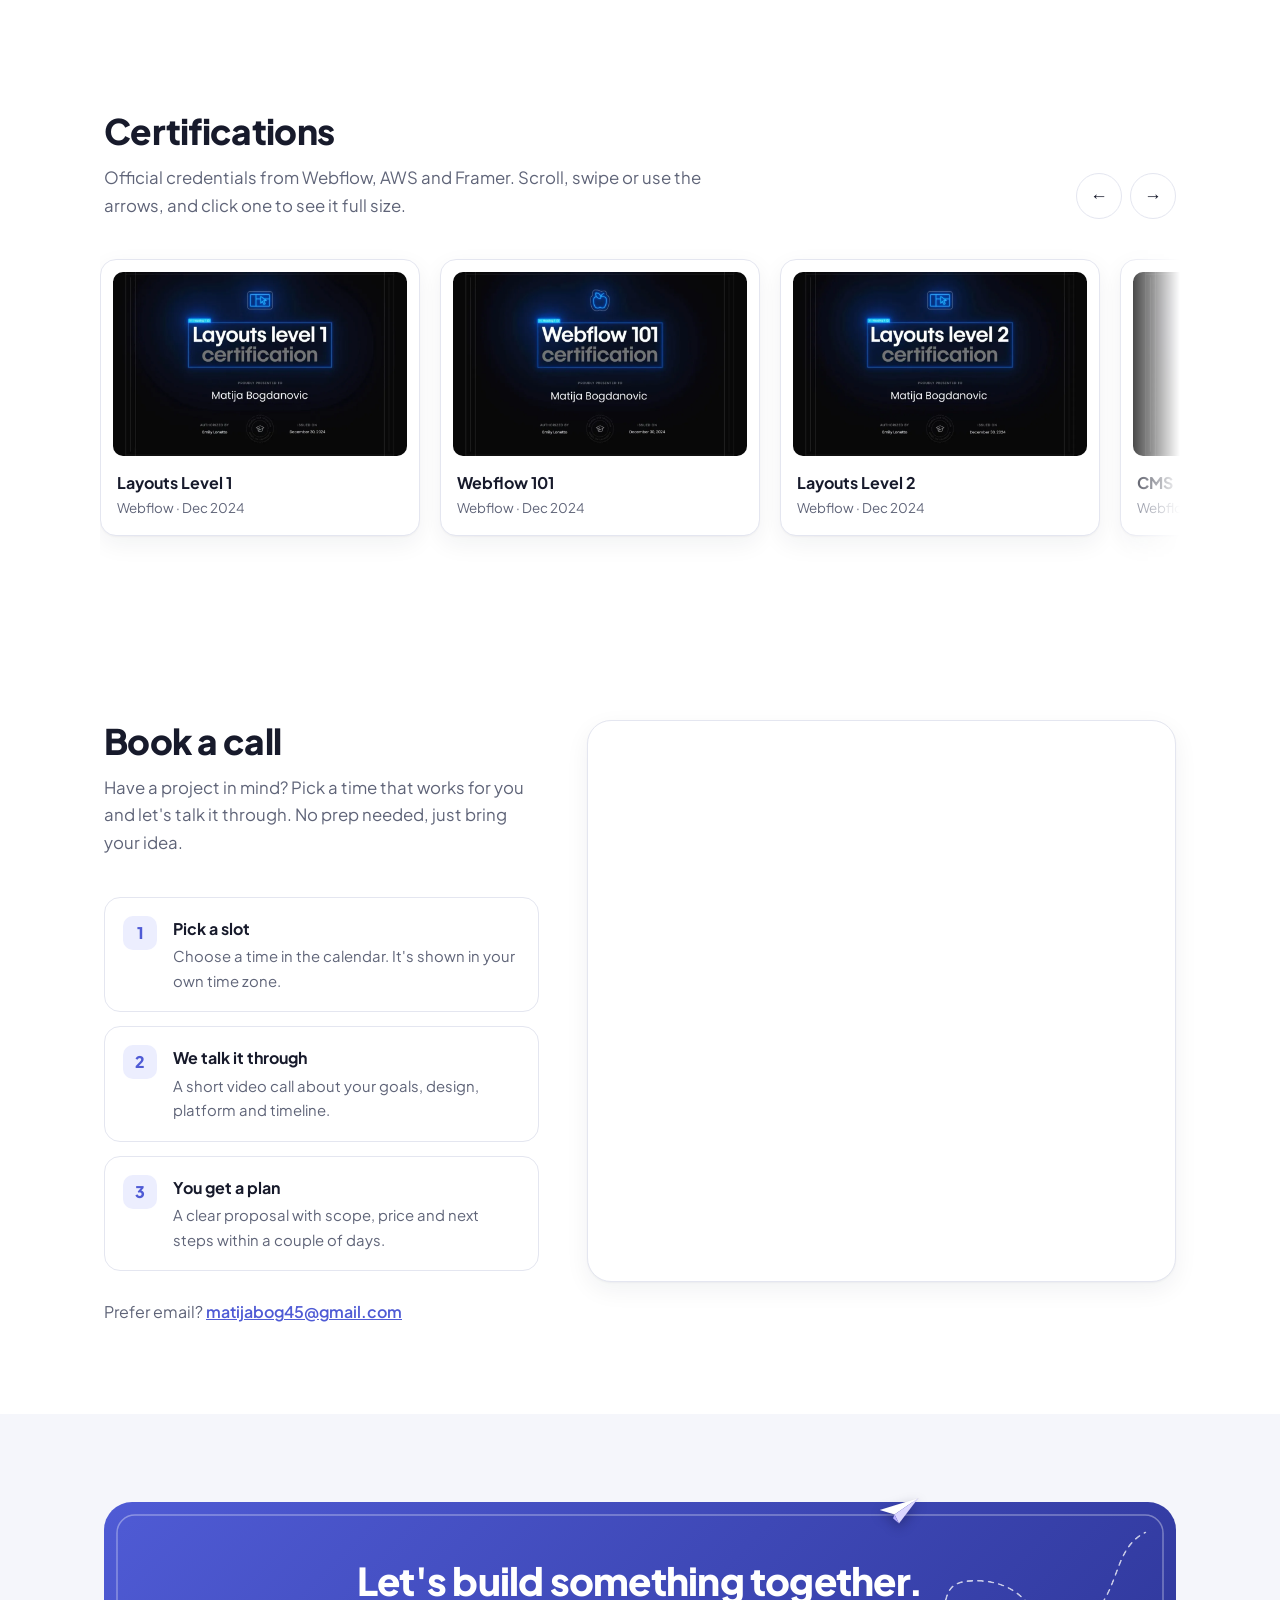
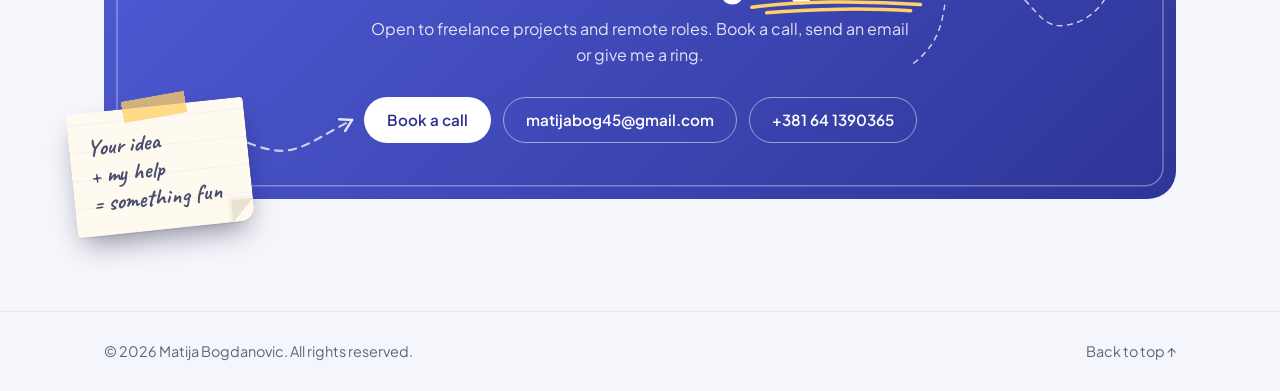
==== commit fa726318: "White navbar Co-Authored-By: Claude Opus 5.5 <noreply@anthropic.com>" ====
--- a/index.html
+++ b/index.html
@@ -42,7 +42,7 @@
     <link rel="preconnect" href="https://cdn.jsdelivr.net" crossorigin>
     <link href="https://fonts.googleapis.com/css2?family=Caveat:wght@600;700&family=Plus+Jakarta+Sans:ital,wght@0,400;0,500;0,600;0,700;0,800;1,400&display=swap" rel="stylesheet">
     <link rel="stylesheet" href="https://cdn.jsdelivr.net/npm/swiper@11/swiper-bundle.min.css">
-    <link rel="stylesheet" href="index.css?v=16">
+    <link rel="stylesheet" href="index.css?v=17">
     <script src="https://cdn.jsdelivr.net/npm/swiper@11/swiper-bundle.min.js" defer></script>
     <script src="index.js?v=7" defer></script>
 
@@ -152,7 +152,7 @@
   </head>
   <body>
     <a class="skip-link" href="#about">Skip to content</a>
-    <header class="site-header">
+    <header class="site-header section-white">
       <div class="container navwrapper">
         <a href="#top" class="brand">
           <img src="assets/profile.webp" alt="" width="40" height="40" class="pfp">
--- a/index.css
+++ b/index.css
@@ -1672,3 +1672,7 @@
 
 /* White hero: photo card uses its light lilac backdrop in both themes */
 .hero.section-white { --stage-a: #c9cdfb; --stage-b: #e6dcfd; --stage-c: #fbeef5; }
+
+/* White navbar (light colour set in both themes, slightly see-through with blur) */
+.site-header.section-white { background: rgba(255, 255, 255, .9) !important; }
+.section-white nav a.nav-cta { color: #ffffff; }
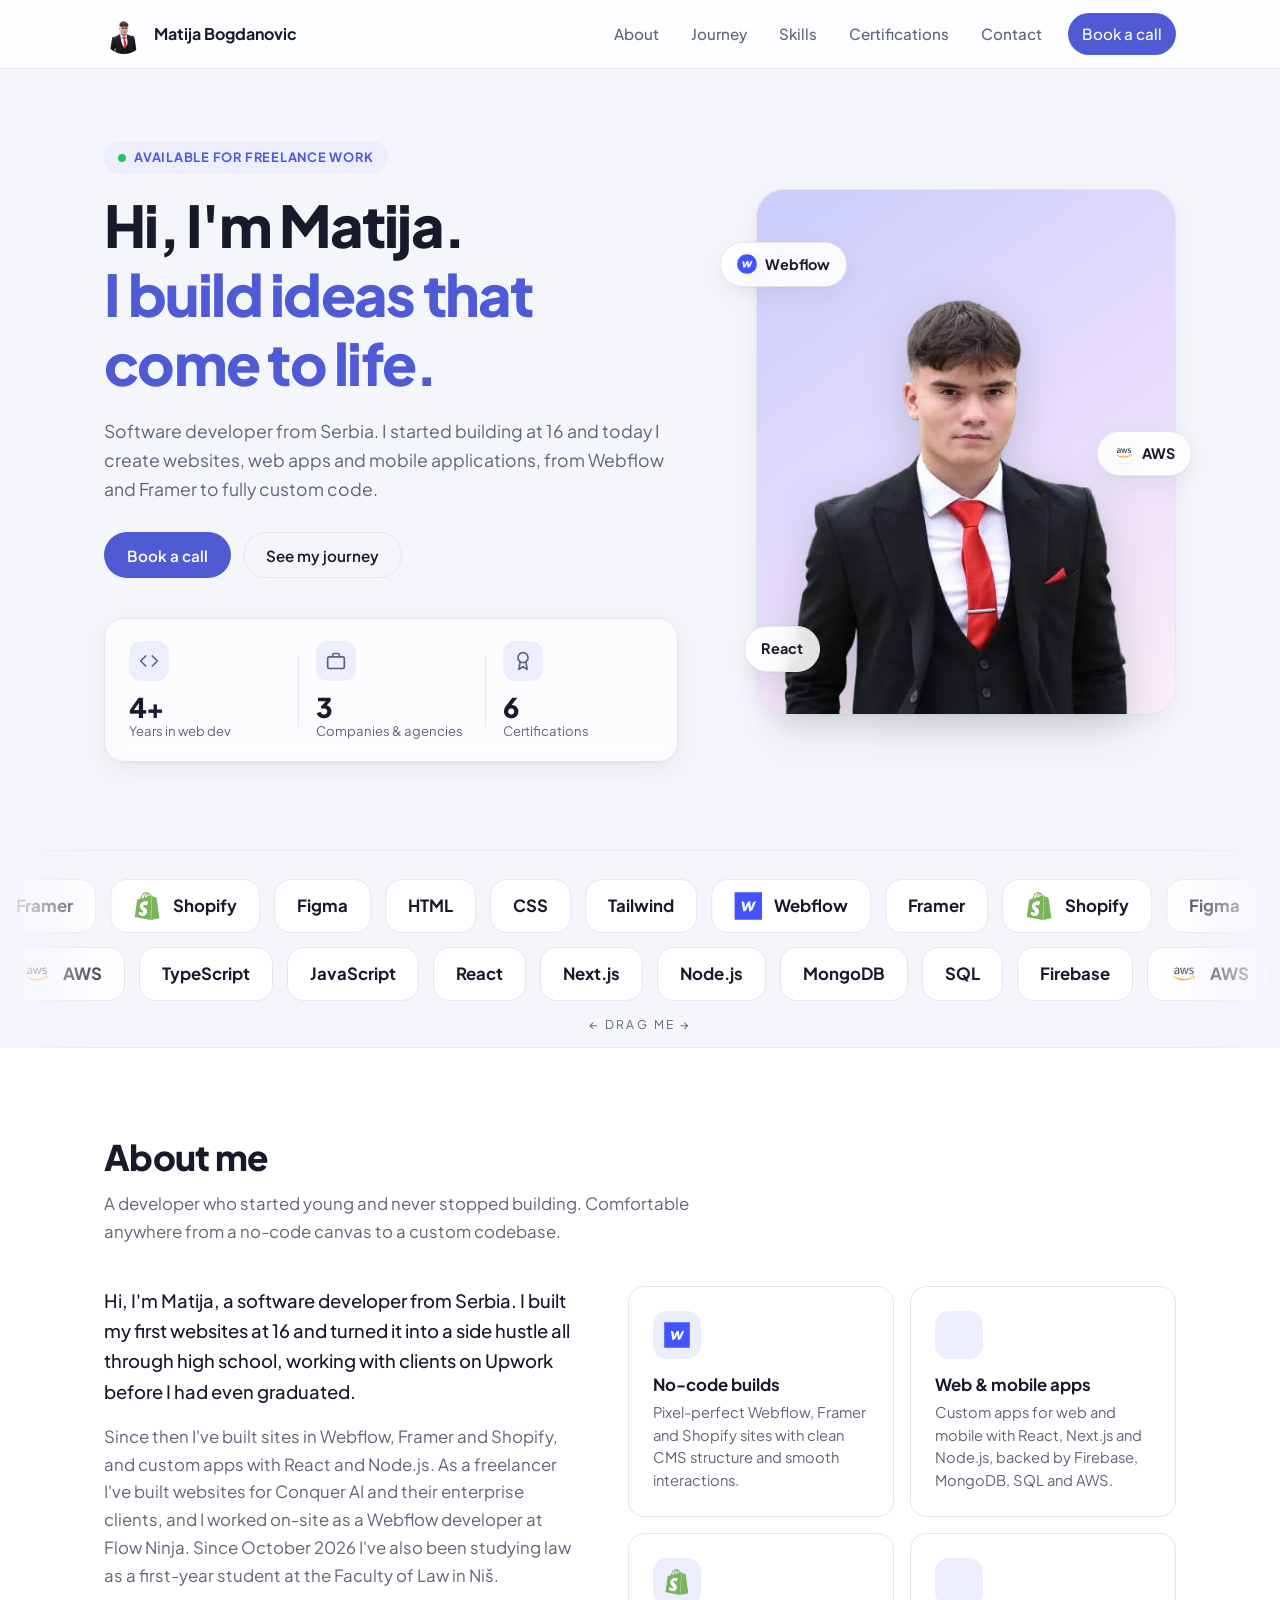
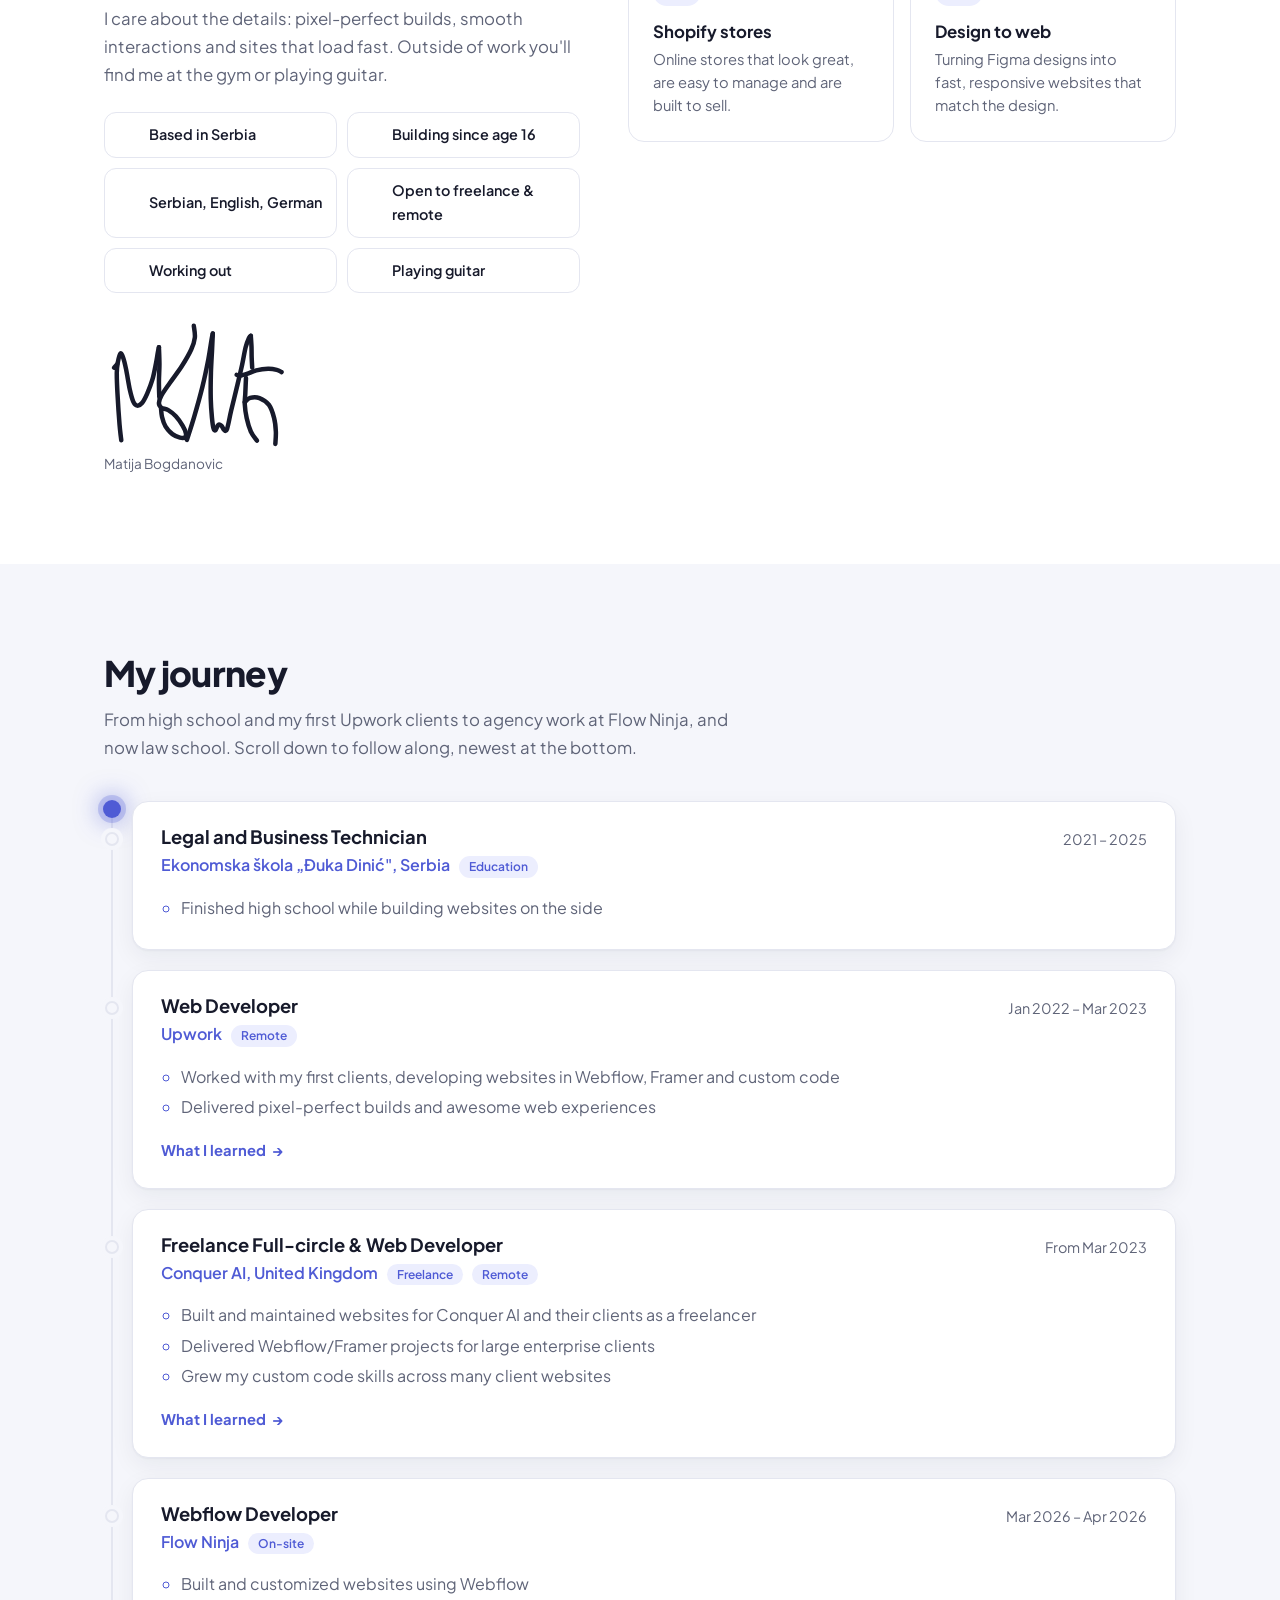
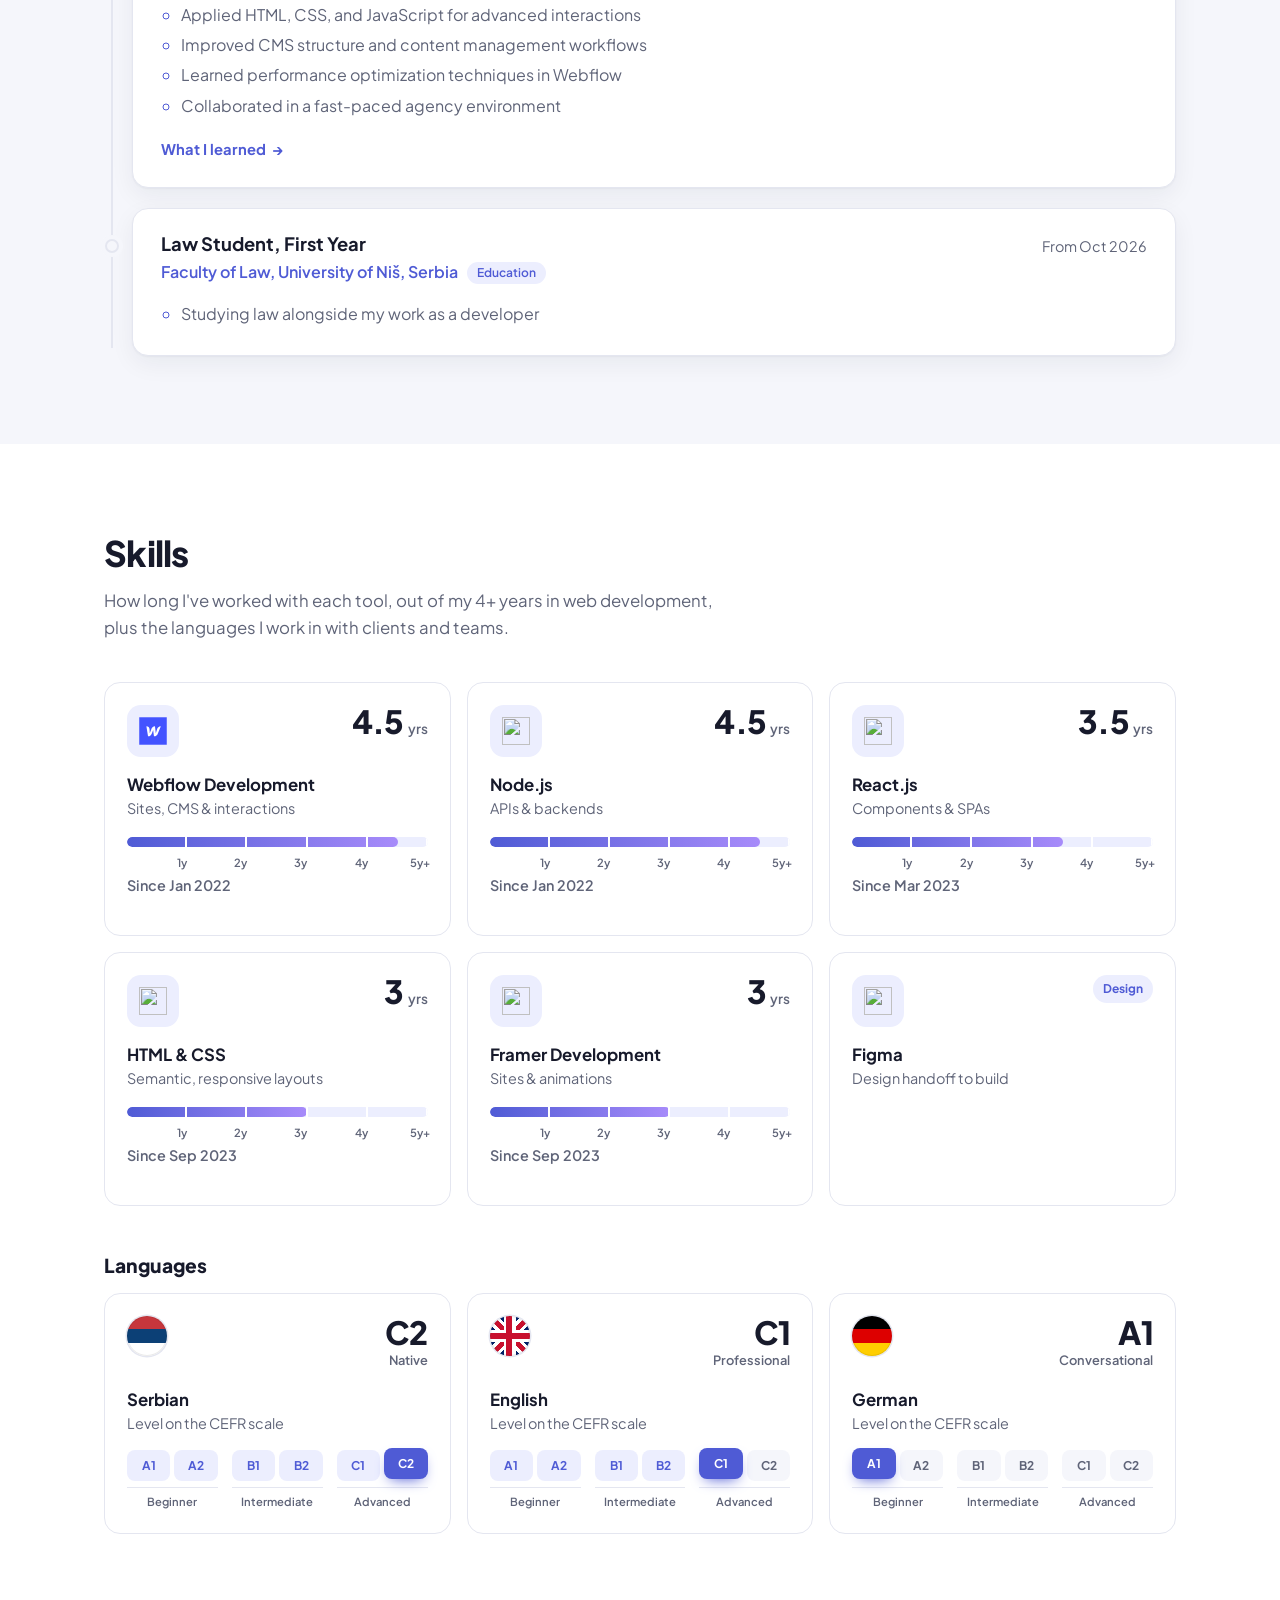
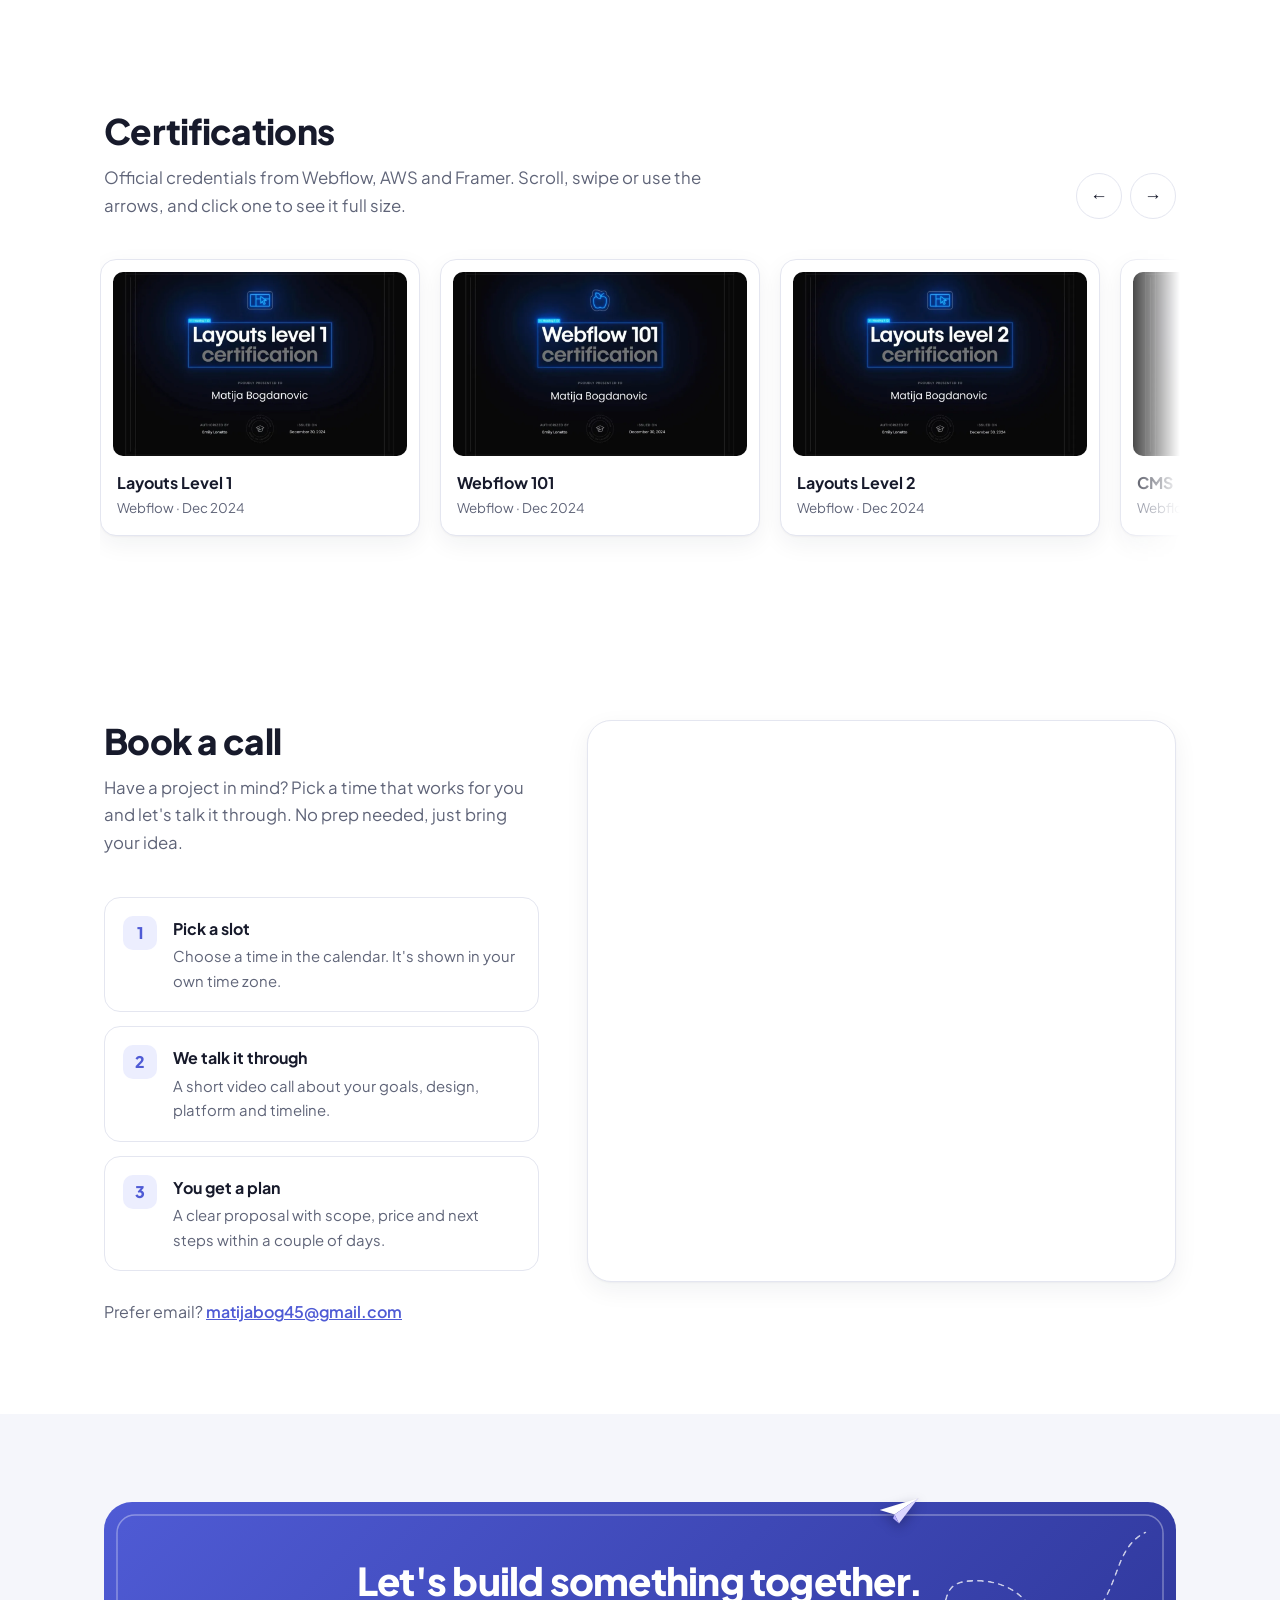
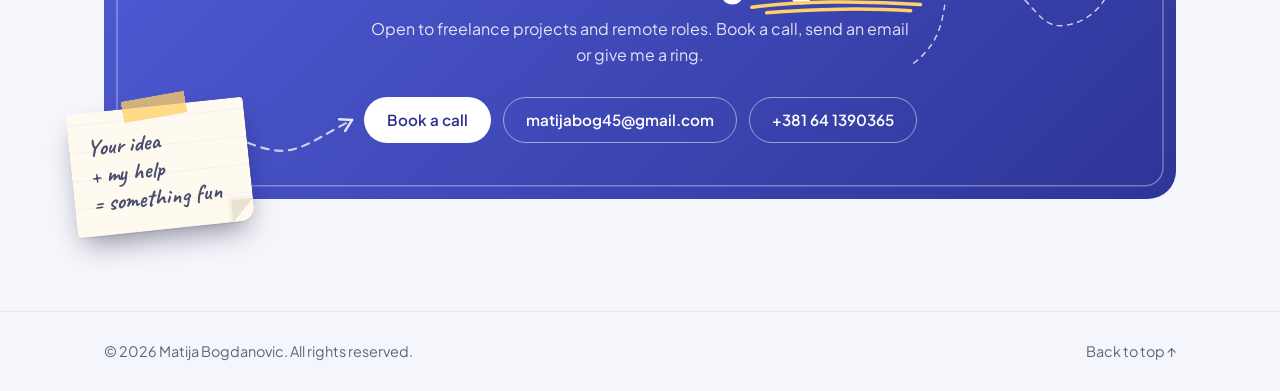
==== commit 11b3b359: "Revert white hero and white navbar Back to the dark hero and navbar; About, Skills, Certifications a" ====
--- a/index.html
+++ b/index.html
@@ -42,7 +42,7 @@
     <link rel="preconnect" href="https://cdn.jsdelivr.net" crossorigin>
     <link href="https://fonts.googleapis.com/css2?family=Caveat:wght@600;700&family=Plus+Jakarta+Sans:ital,wght@0,400;0,500;0,600;0,700;0,800;1,400&display=swap" rel="stylesheet">
     <link rel="stylesheet" href="https://cdn.jsdelivr.net/npm/swiper@11/swiper-bundle.min.css">
-    <link rel="stylesheet" href="index.css?v=17">
+    <link rel="stylesheet" href="index.css?v=15">
     <script src="https://cdn.jsdelivr.net/npm/swiper@11/swiper-bundle.min.js" defer></script>
     <script src="index.js?v=7" defer></script>
 
@@ -152,7 +152,7 @@
   </head>
   <body>
     <a class="skip-link" href="#about">Skip to content</a>
-    <header class="site-header section-white">
+    <header class="site-header">
       <div class="container navwrapper">
         <a href="#top" class="brand">
           <img src="assets/profile.webp" alt="" width="40" height="40" class="pfp">
@@ -176,7 +176,7 @@
 
     <main id="top">
       <!-- Hero -->
-      <section class="hero section-white">
+      <section class="hero">
         <div class="container hero-grid">
           <div class="hero-text">
             <p class="eyebrow"><span class="pulse"></span>Available for freelance work</p>
--- a/index.css
+++ b/index.css
@@ -1669,10 +1669,3 @@
 .section-white img.mono { filter: none; }
 .section-white .btn-primary, .section-white .cefr li.current { color: #ffffff; }
 .section-white .cert-arrows button:hover { color: #ffffff; }
-
-/* White hero: photo card uses its light lilac backdrop in both themes */
-.hero.section-white { --stage-a: #c9cdfb; --stage-b: #e6dcfd; --stage-c: #fbeef5; }
-
-/* White navbar (light colour set in both themes, slightly see-through with blur) */
-.site-header.section-white { background: rgba(255, 255, 255, .9) !important; }
-.section-white nav a.nav-cta { color: #ffffff; }
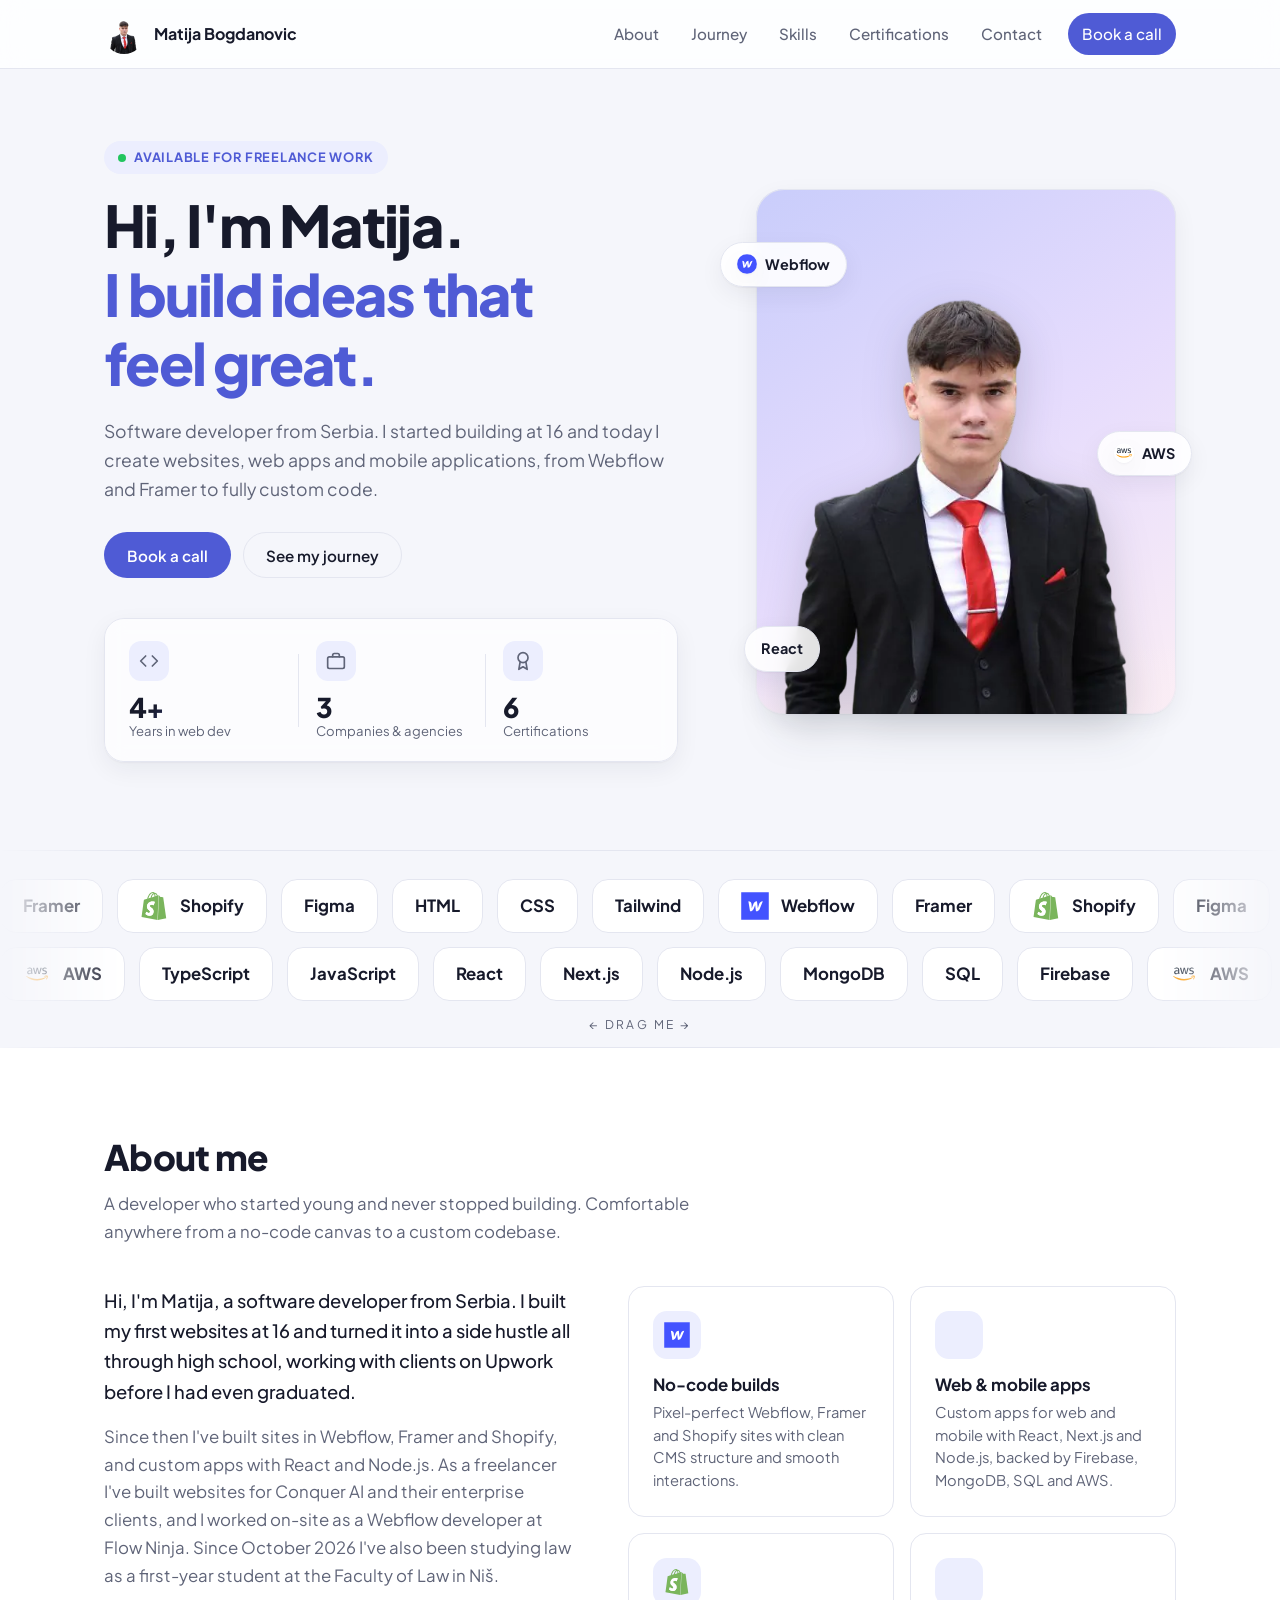
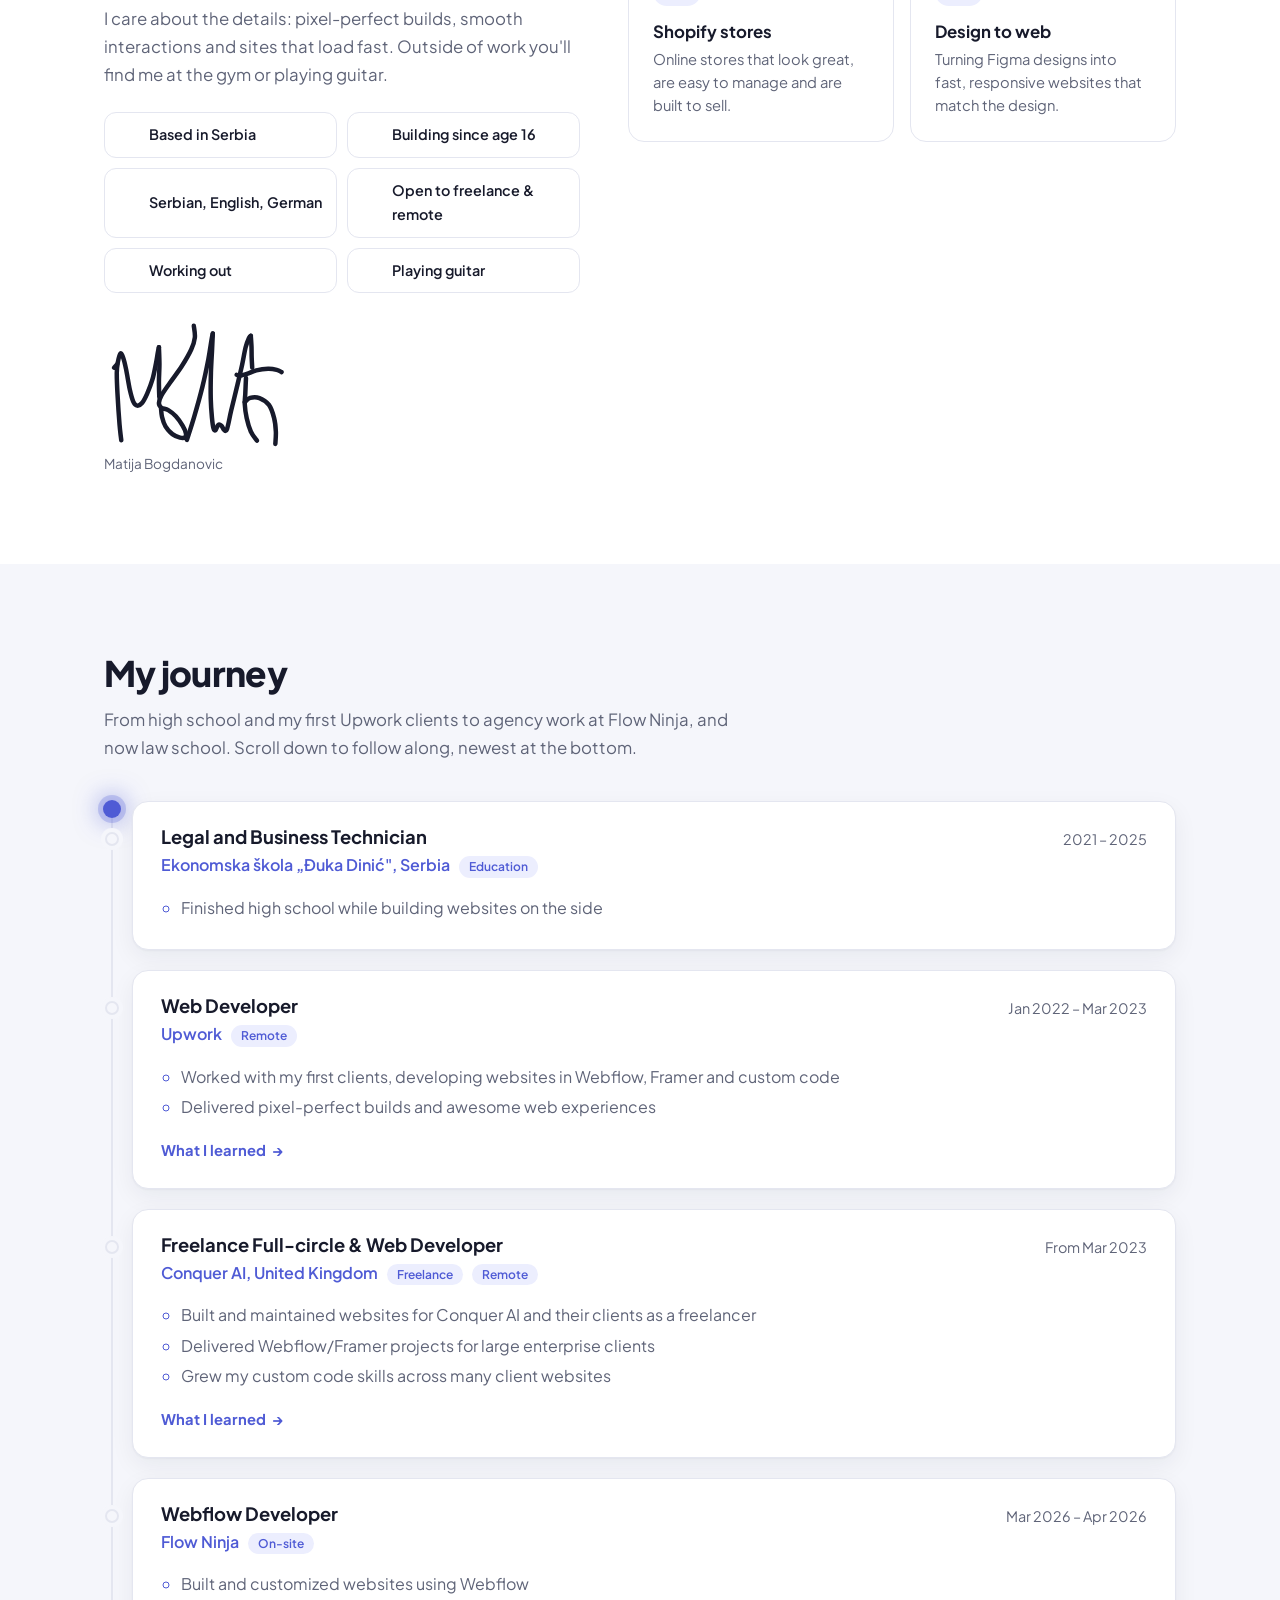
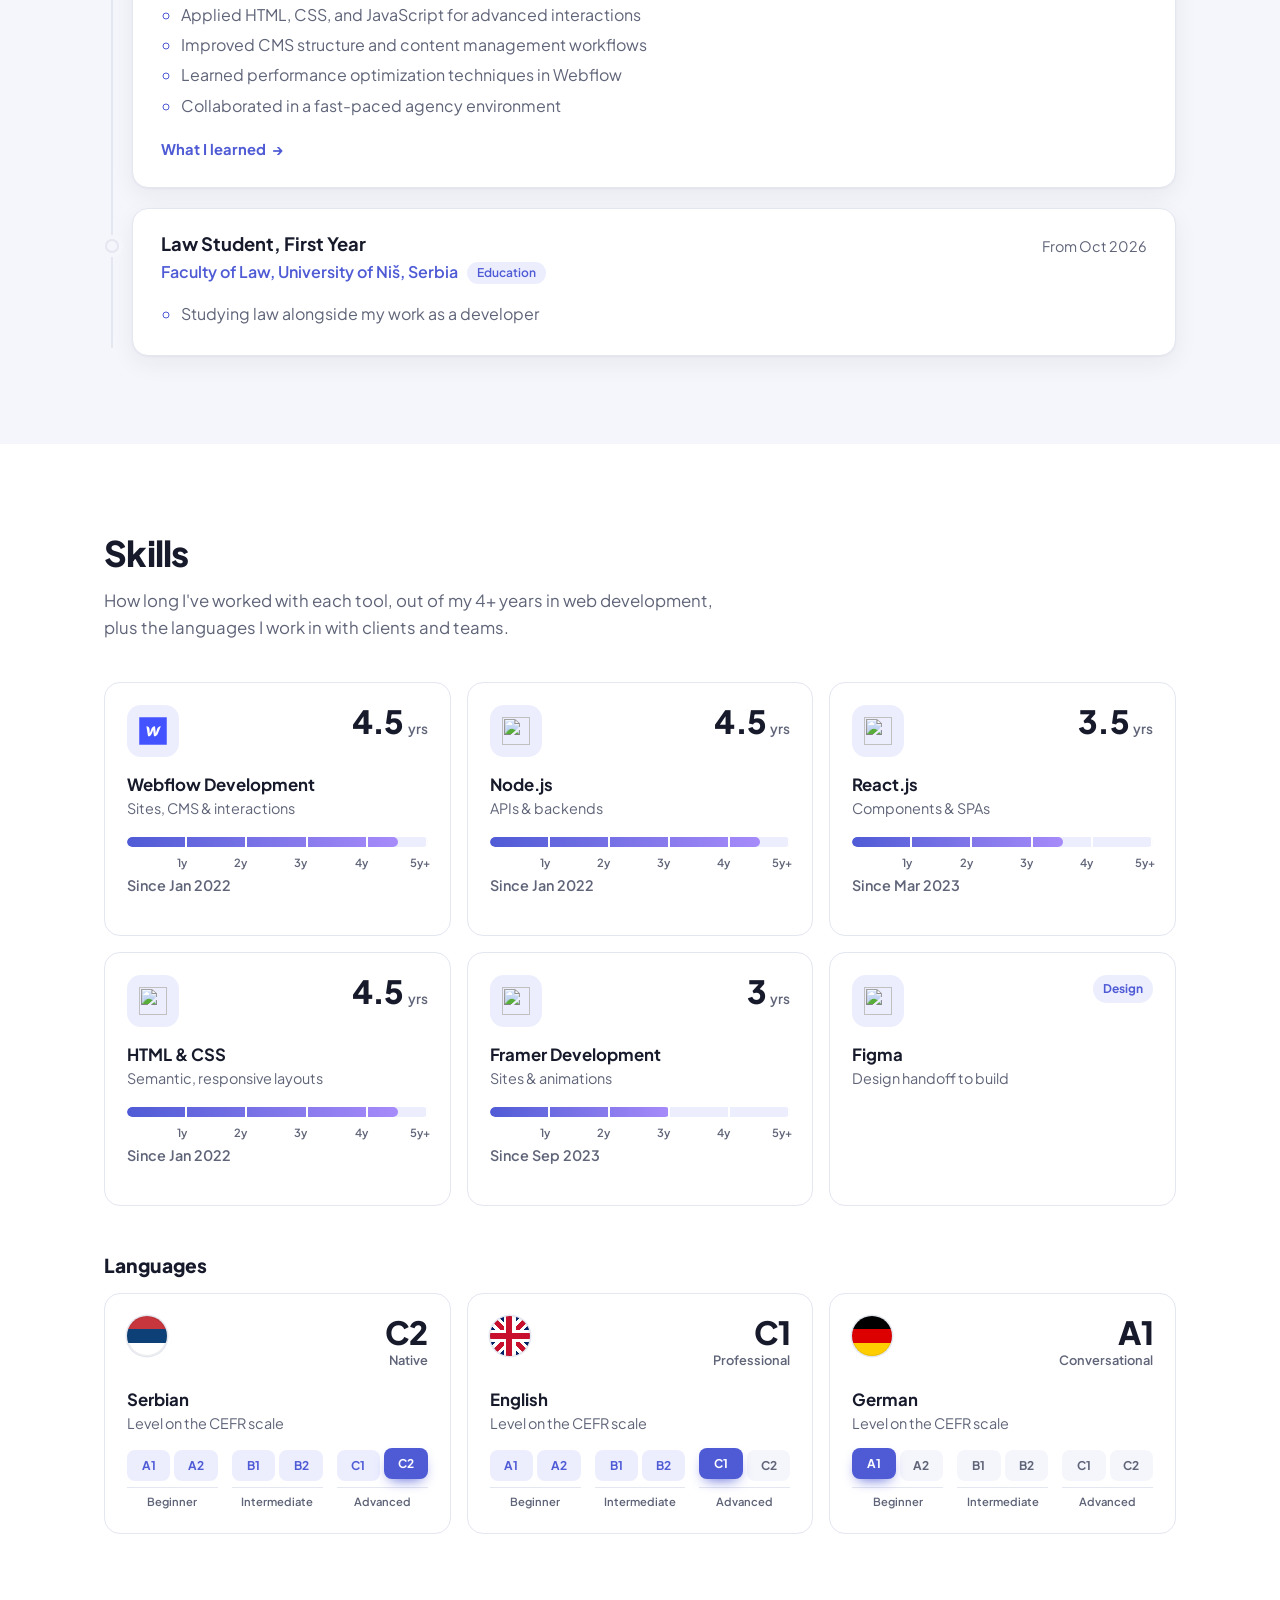
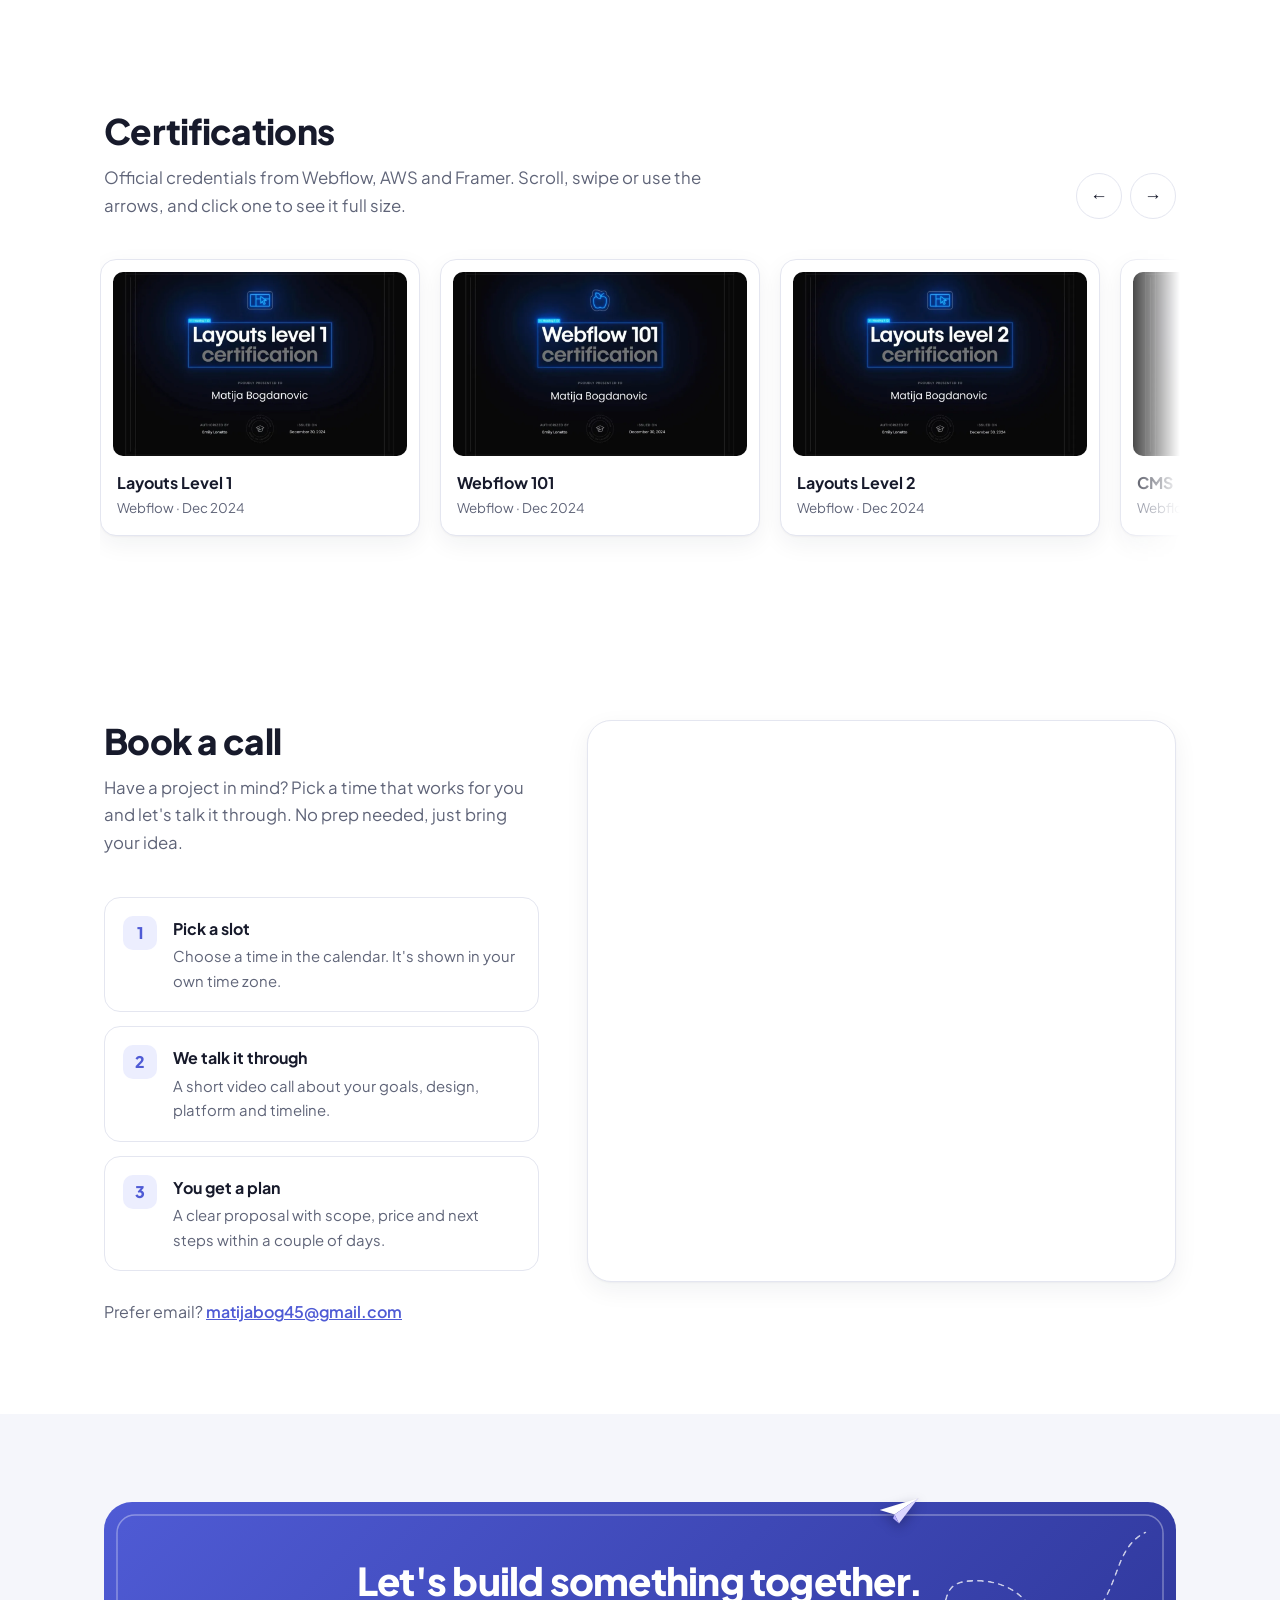
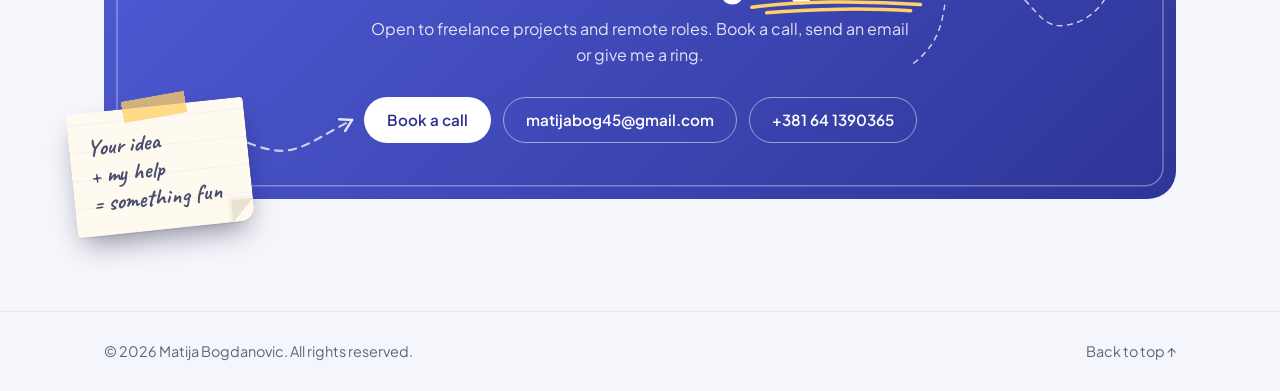
==== commit e0148945: "HTML & CSS experience matches Webflow (since Jan 2022) Co-Authored-By: Claude Opus 5.5 <noreply@anth" ====
--- a/index.html
+++ b/index.html
@@ -466,10 +466,10 @@
                 <p>Components &amp; SPAs</p>
                 <div class="exp-meter"></div>
               </article>
-              <article class="skill-card spotlight" data-since="2023-09">
+              <article class="skill-card spotlight" data-since="2022-01">
                 <div class="skill-top">
                   <div class="skill-icon"><img src="https://cdn.jsdelivr.net/gh/devicons/devicon/icons/html5/html5-original.svg" alt="" width="28" height="28"></div>
-                  <div class="skill-years"><strong data-count-decimal="3">3</strong><span>yrs</span></div>
+                  <div class="skill-years"><strong data-count-decimal="4.5">4.5</strong><span>yrs</span></div>
                 </div>
                 <h3>HTML &amp; CSS</h3>
                 <p>Semantic, responsive layouts</p>
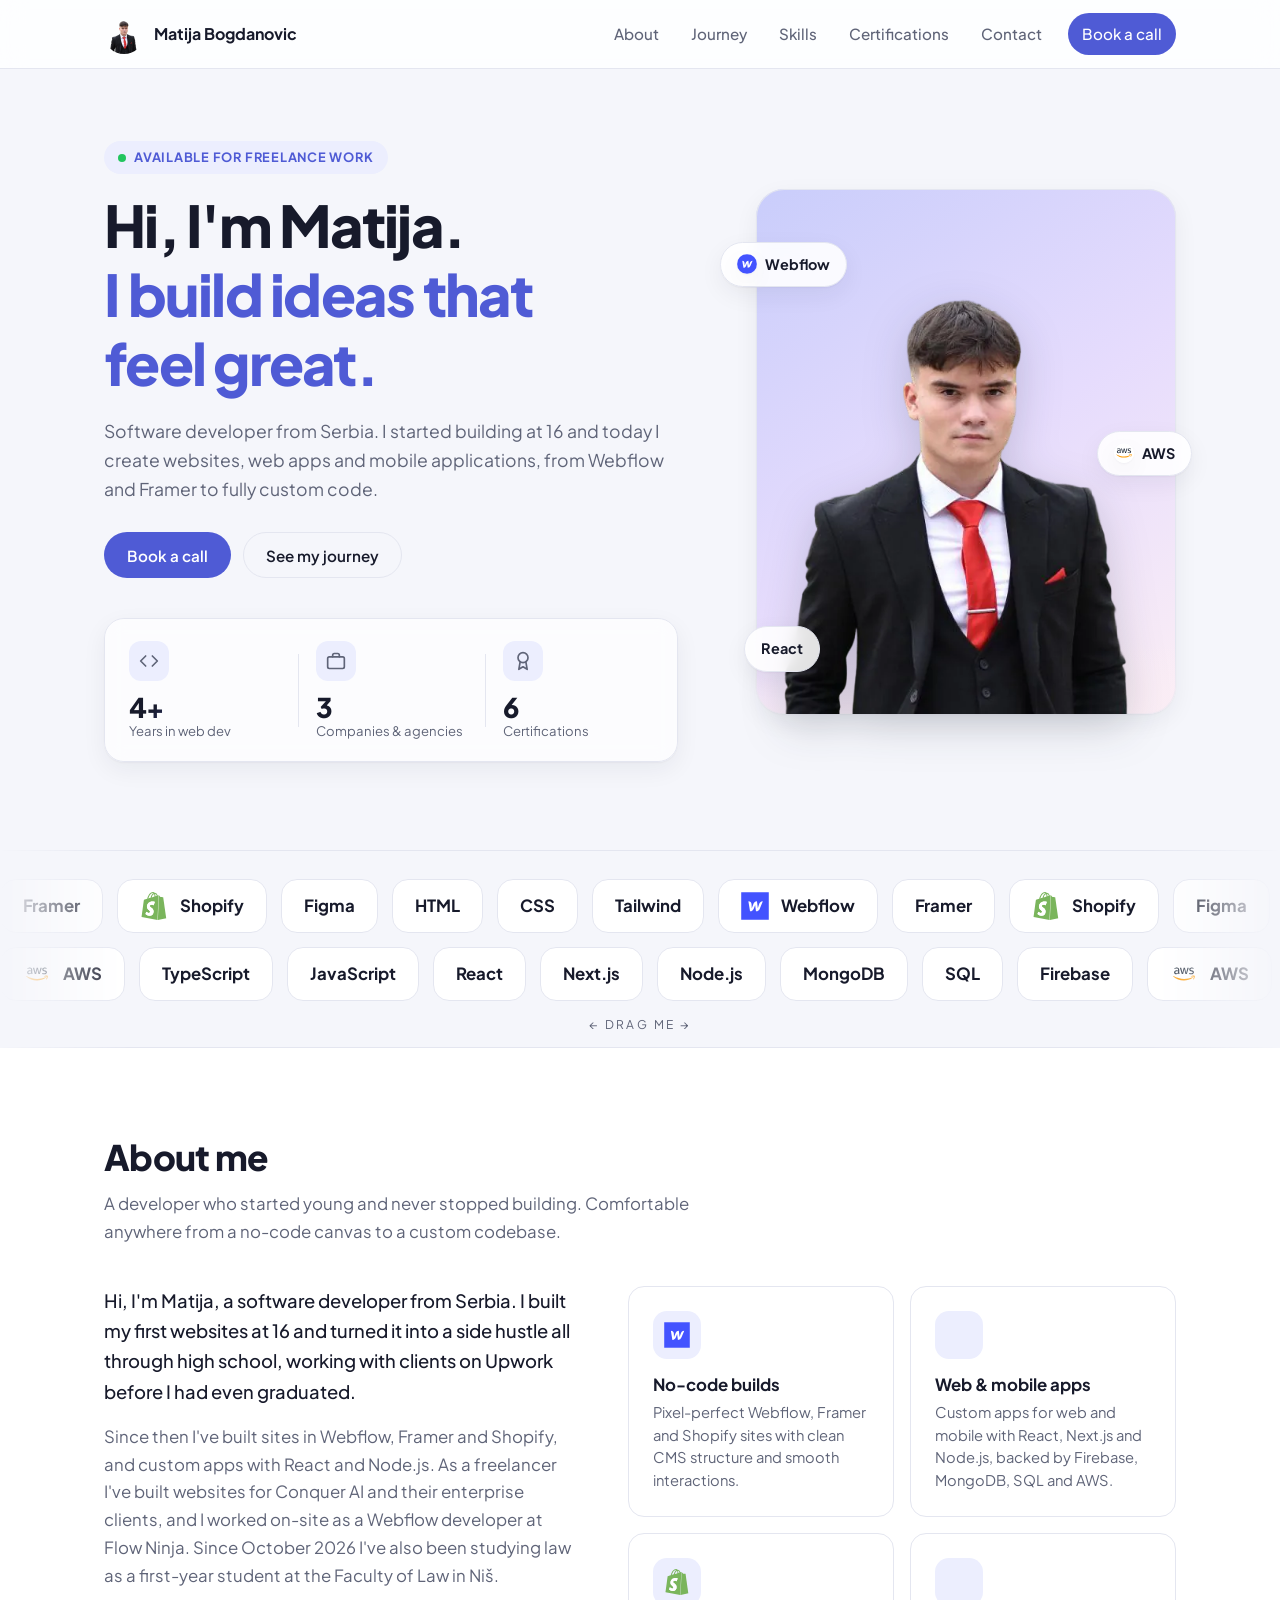
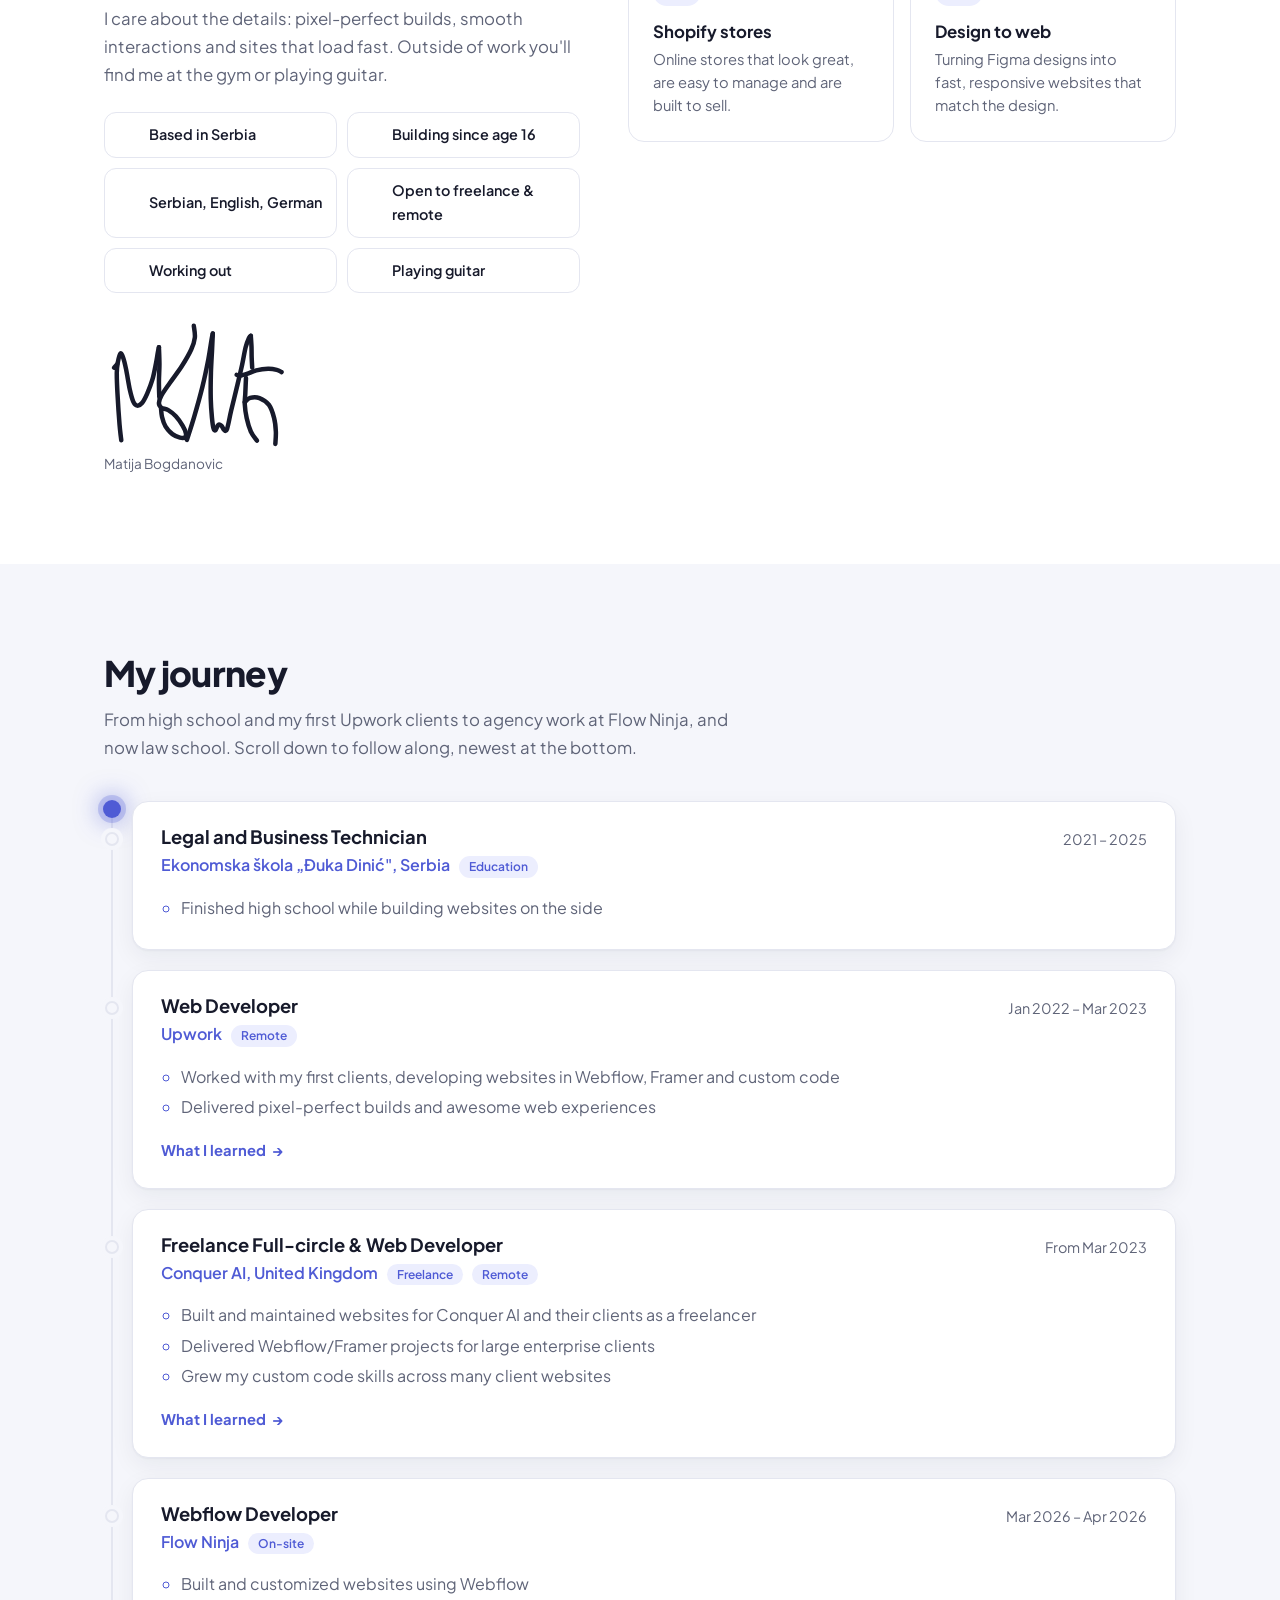
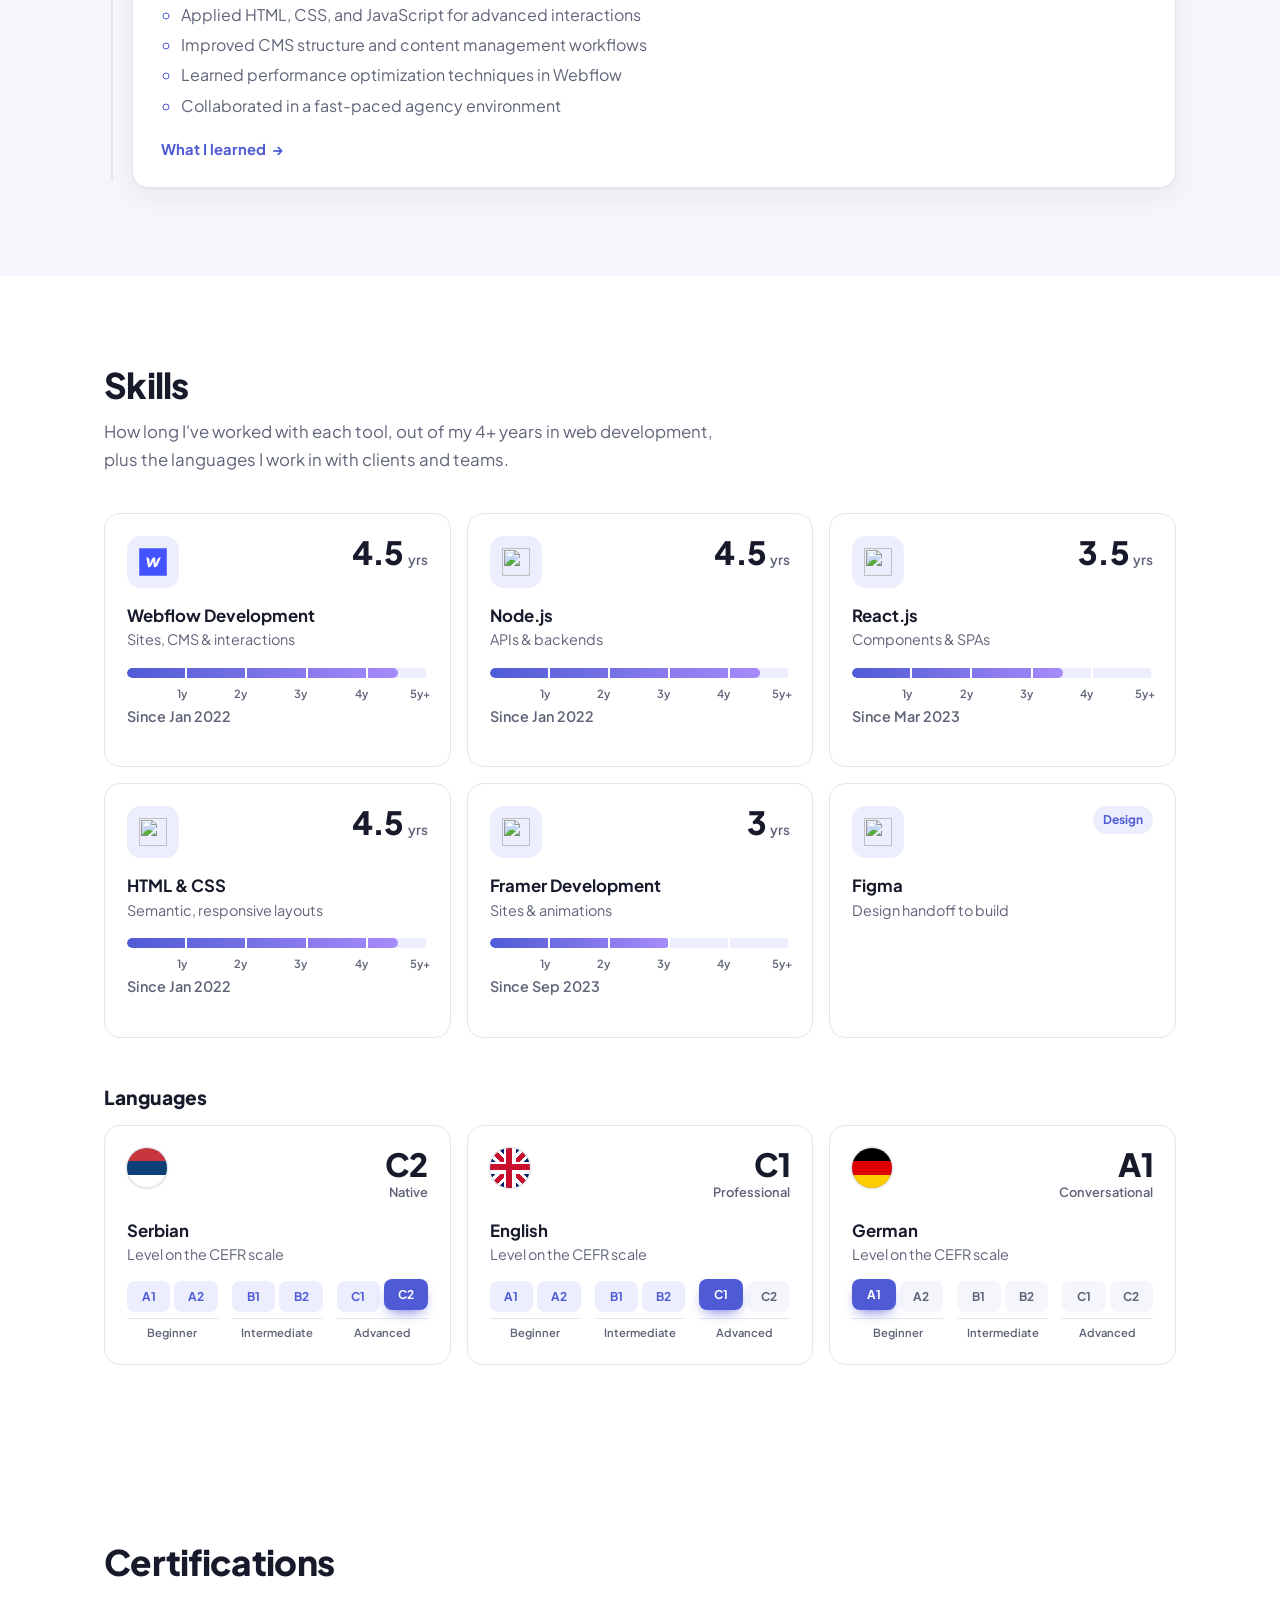
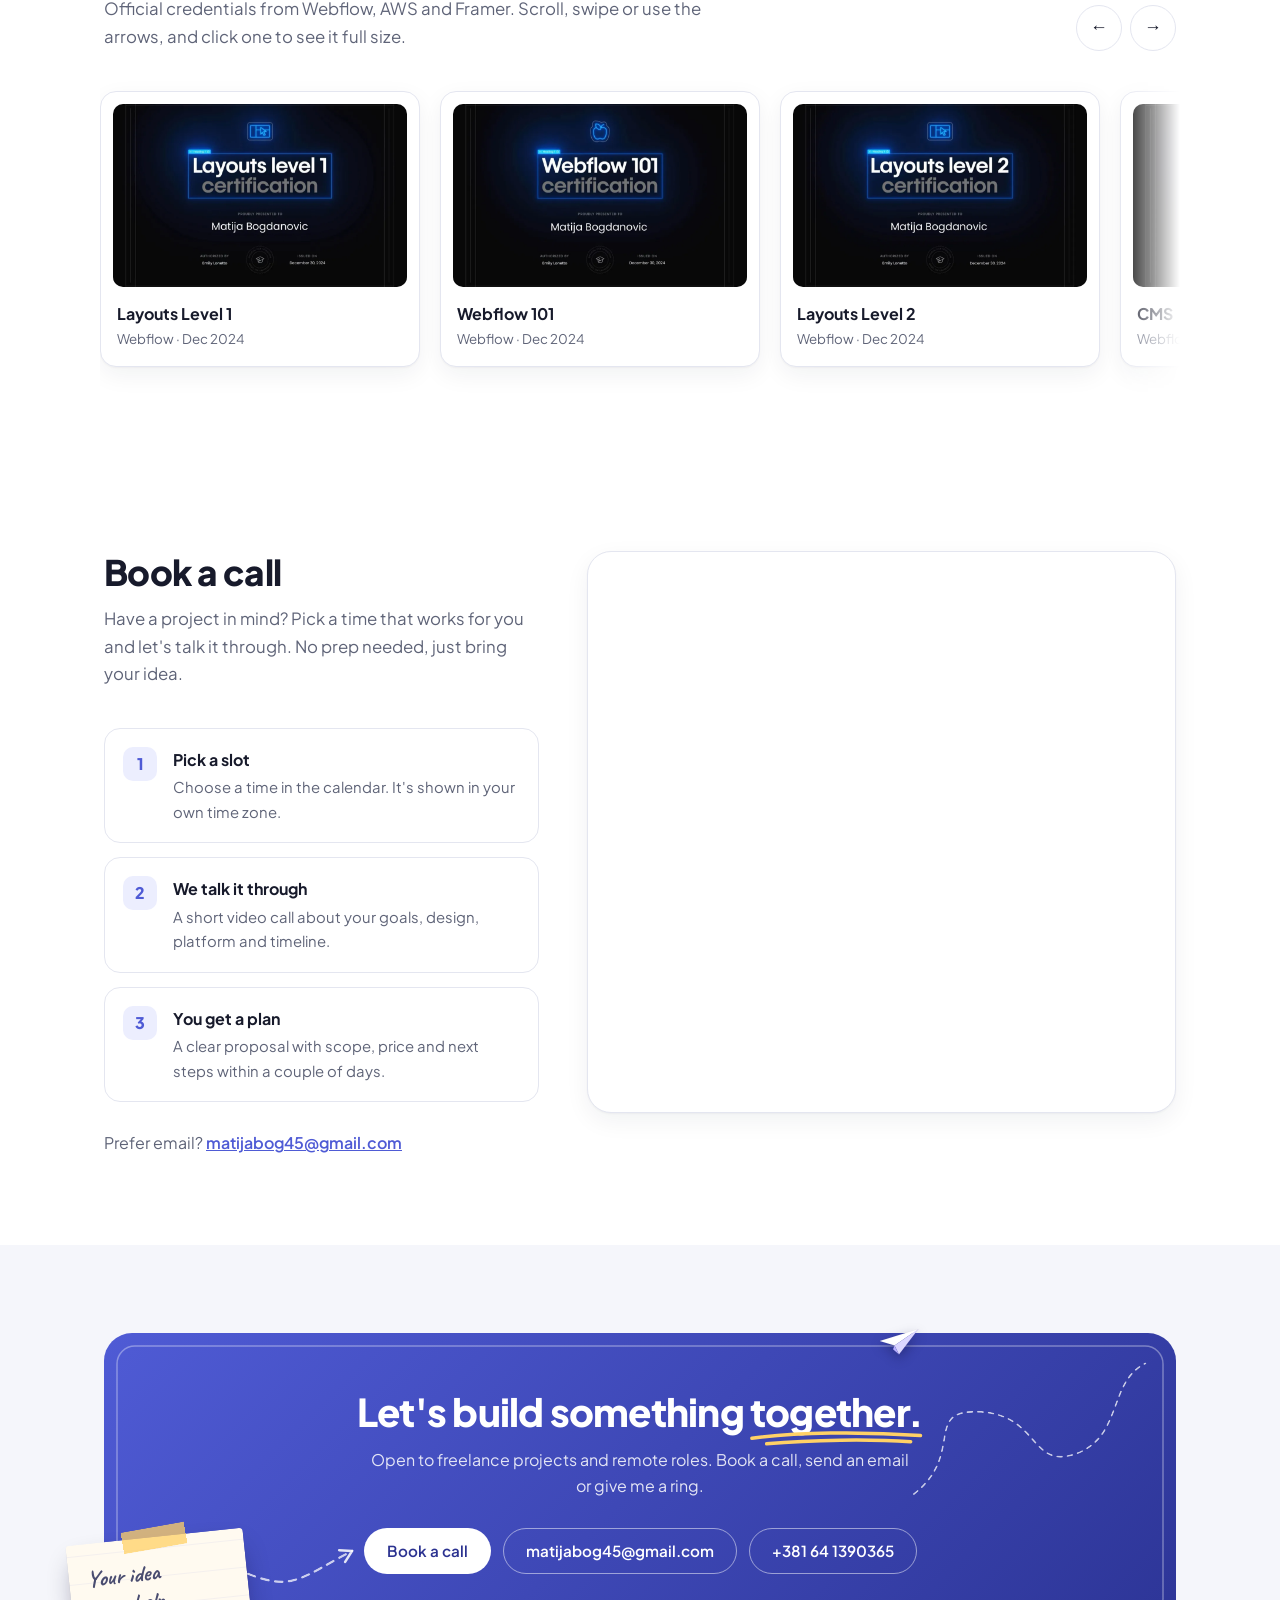
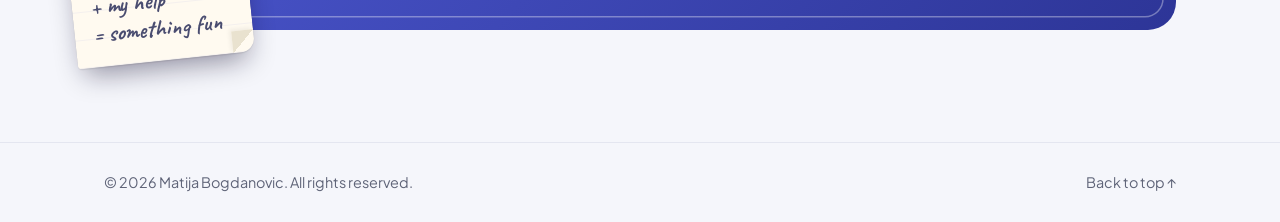
==== commit 93b74d57: "Implement code changes to enhance functionality and improve performance" ====
--- a/index.html
+++ b/index.html
@@ -1,153 +1,184 @@
-<!DOCTYPE html>
+<!doctype html>
 <html lang="en">
   <head>
-    <meta charset="UTF-8">
-    <meta name="viewport" content="width=device-width, initial-scale=1.0">
-    <title>Matija Bogdanovic | Webflow, Framer &amp; React Developer from Serbia</title>
-    <meta name="description" content="Matija Bogdanovic is a software developer from Serbia building fast, pixel-perfect websites in Webflow, Framer and Shopify, plus custom web and mobile apps with React and Node.js. Book a call.">
-    <meta name="author" content="Matija Bogdanovic">
-    <meta name="robots" content="index, follow, max-image-preview:large">
-    <meta name="theme-color" content="#4f5bd5">
-    <meta name="color-scheme" content="light dark">
-    <link rel="canonical" href="https://matathedev.com/">
+    <meta charset="UTF-8" />
+    <meta name="viewport" content="width=device-width, initial-scale=1.0" />
+    <title>
+      Matija Bogdanovic | Webflow, Framer &amp; React Developer from Serbia
+    </title>
+    <meta
+      name="description"
+      content="Matija Bogdanovic is a software developer from Serbia building fast, pixel-perfect websites in Webflow, Framer and Shopify, plus custom web and mobile apps with React and Node.js. Book a call."
+    />
+    <meta name="author" content="Matija Bogdanovic" />
+    <meta name="robots" content="index, follow, max-image-preview:large" />
+    <meta name="theme-color" content="#4f5bd5" />
+    <meta name="color-scheme" content="light dark" />
+    <link rel="canonical" href="https://matathedev.com/" />
 
     <!-- Social sharing -->
-    <meta property="og:type" content="profile">
-    <meta property="og:url" content="https://matathedev.com/">
-    <meta property="og:site_name" content="Matija Bogdanovic">
-    <meta property="og:title" content="Matija Bogdanovic | Webflow, Framer &amp; React Developer">
-    <meta property="og:description" content="Software developer from Serbia building websites, web apps and mobile applications in Webflow, Framer and custom code. Book a call.">
-    <meta property="og:image" content="https://matathedev.com/og-image.jpg">
-    <meta property="og:image:width" content="1200">
-    <meta property="og:image:height" content="630">
-    <meta property="og:image:alt" content="Matija Bogdanovic, Software Developer from Serbia">
-    <meta property="og:locale" content="en_US">
-    <meta property="profile:first_name" content="Matija">
-    <meta property="profile:last_name" content="Bogdanovic">
-    <meta name="twitter:card" content="summary_large_image">
-    <meta name="twitter:title" content="Matija Bogdanovic | Webflow, Framer &amp; React Developer">
-    <meta name="twitter:description" content="Software developer from Serbia building fast, pixel-perfect websites in Webflow, Framer and custom code.">
-    <meta name="twitter:image" content="https://matathedev.com/og-image.jpg">
+    <meta property="og:type" content="profile" />
+    <meta property="og:url" content="https://matathedev.com/" />
+    <meta property="og:site_name" content="Matija Bogdanovic" />
+    <meta
+      property="og:title"
+      content="Matija Bogdanovic | Webflow, Framer &amp; React Developer"
+    />
+    <meta
+      property="og:description"
+      content="Software developer from Serbia building websites, web apps and mobile applications in Webflow, Framer and custom code. Book a call."
+    />
+    <meta property="og:image" content="https://matathedev.com/og-image.jpg" />
+    <meta property="og:image:width" content="1200" />
+    <meta property="og:image:height" content="630" />
+    <meta
+      property="og:image:alt"
+      content="Matija Bogdanovic, Software Developer from Serbia"
+    />
+    <meta property="og:locale" content="en_US" />
+    <meta property="profile:first_name" content="Matija" />
+    <meta property="profile:last_name" content="Bogdanovic" />
+    <meta name="twitter:card" content="summary_large_image" />
+    <meta
+      name="twitter:title"
+      content="Matija Bogdanovic | Webflow, Framer &amp; React Developer"
+    />
+    <meta
+      name="twitter:description"
+      content="Software developer from Serbia building fast, pixel-perfect websites in Webflow, Framer and custom code."
+    />
+    <meta name="twitter:image" content="https://matathedev.com/og-image.jpg" />
 
     <!-- Icons -->
-    <link rel="icon" href="favicon.ico" sizes="48x48">
-    <link rel="icon" type="image/png" sizes="192x192" href="icon-192.png">
-    <link rel="apple-touch-icon" href="apple-touch-icon.png">
-    <link rel="manifest" href="site.webmanifest">
+    <link rel="icon" href="favicon.ico" sizes="48x48" />
+    <link rel="icon" type="image/png" sizes="192x192" href="icon-192.png" />
+    <link rel="apple-touch-icon" href="apple-touch-icon.png" />
+    <link rel="manifest" href="site.webmanifest" />
 
     <!-- Performance -->
-    <link rel="preload" as="image" href="assets/profile.webp" type="image/webp" fetchpriority="high">
-    <link rel="preconnect" href="https://fonts.googleapis.com">
-    <link rel="preconnect" href="https://fonts.gstatic.com" crossorigin>
-    <link rel="preconnect" href="https://cdn.jsdelivr.net" crossorigin>
-    <link href="https://fonts.googleapis.com/css2?family=Caveat:wght@600;700&family=Plus+Jakarta+Sans:ital,wght@0,400;0,500;0,600;0,700;0,800;1,400&display=swap" rel="stylesheet">
-    <link rel="stylesheet" href="https://cdn.jsdelivr.net/npm/swiper@11/swiper-bundle.min.css">
-    <link rel="stylesheet" href="index.css?v=15">
-    <script src="https://cdn.jsdelivr.net/npm/swiper@11/swiper-bundle.min.js" defer></script>
+    <link
+      rel="preload"
+      as="image"
+      href="assets/profile.webp"
+      type="image/webp"
+      fetchpriority="high"
+    />
+    <link rel="preconnect" href="https://fonts.googleapis.com" />
+    <link rel="preconnect" href="https://fonts.gstatic.com" crossorigin />
+    <link rel="preconnect" href="https://cdn.jsdelivr.net" crossorigin />
+    <link
+      href="https://fonts.googleapis.com/css2?family=Caveat:wght@600;700&family=Plus+Jakarta+Sans:ital,wght@0,400;0,500;0,600;0,700;0,800;1,400&display=swap"
+      rel="stylesheet"
+    />
+    <link
+      rel="stylesheet"
+      href="https://cdn.jsdelivr.net/npm/swiper@11/swiper-bundle.min.css"
+    />
+    <link rel="stylesheet" href="index.css?v=15" />
+    <script
+      src="https://cdn.jsdelivr.net/npm/swiper@11/swiper-bundle.min.js"
+      defer
+    ></script>
     <script src="index.js?v=7" defer></script>
 
     <!-- Structured data for search engines -->
     <script type="application/ld+json">
-{
-  "@context": "https://schema.org",
-  "@type": "Person",
-  "name": "Matija Bogdanovic",
-  "jobTitle": "Software Developer",
-  "description": "Software developer from Serbia building websites in Webflow, Framer and Shopify, and custom apps with React and Node.js.",
-  "image": "https://matathedev.com/assets/profile.webp",
-  "url": "https://matathedev.com/",
-  "email": "mailto:matijabog45@gmail.com",
-  "address": {
-    "@type": "PostalAddress",
-    "addressCountry": "RS"
-  },
-  "alumniOf": {
-    "@type": "EducationalOrganization",
-    "name": "Ekonomska škola Đuka Dinić"
-  },
-  "knowsAbout": [
-    "Webflow",
-    "Framer",
-    "Shopify",
-    "React",
-    "Next.js",
-    "Node.js",
-    "TypeScript",
-    "JavaScript",
-    "HTML",
-    "CSS",
-    "Tailwind CSS",
-    "Figma",
-    "Firebase",
-    "AWS",
-    "MongoDB",
-    "SQL",
-    "Web development"
-  ],
-  "knowsLanguage": [
-    "sr",
-    "en",
-    "de"
-  ],
-  "hasCredential": [
-    {
-      "@type": "EducationalOccupationalCredential",
-      "name": "Webflow 101 Certification",
-      "recognizedBy": {
-        "@type": "Organization",
-        "name": "Webflow"
+      {
+        "@context": "https://schema.org",
+        "@type": "Person",
+        "name": "Matija Bogdanovic",
+        "jobTitle": "Software Developer",
+        "description": "Software developer from Serbia building websites in Webflow, Framer and Shopify, and custom apps with React and Node.js.",
+        "image": "https://matathedev.com/assets/profile.webp",
+        "url": "https://matathedev.com/",
+        "email": "mailto:matijabog45@gmail.com",
+        "address": {
+          "@type": "PostalAddress",
+          "addressCountry": "RS"
+        },
+        "alumniOf": {
+          "@type": "EducationalOrganization",
+          "name": "Ekonomska škola Đuka Dinić"
+        },
+        "knowsAbout": [
+          "Webflow",
+          "Framer",
+          "Shopify",
+          "React",
+          "Next.js",
+          "Node.js",
+          "TypeScript",
+          "JavaScript",
+          "HTML",
+          "CSS",
+          "Tailwind CSS",
+          "Figma",
+          "Firebase",
+          "AWS",
+          "MongoDB",
+          "SQL",
+          "Web development"
+        ],
+        "knowsLanguage": ["sr", "en", "de"],
+        "hasCredential": [
+          {
+            "@type": "EducationalOccupationalCredential",
+            "name": "Webflow 101 Certification",
+            "recognizedBy": {
+              "@type": "Organization",
+              "name": "Webflow"
+            }
+          },
+          {
+            "@type": "EducationalOccupationalCredential",
+            "name": "Webflow Layouts Level 1 Certification",
+            "recognizedBy": {
+              "@type": "Organization",
+              "name": "Webflow"
+            }
+          },
+          {
+            "@type": "EducationalOccupationalCredential",
+            "name": "Webflow Layouts Level 2 Certification",
+            "recognizedBy": {
+              "@type": "Organization",
+              "name": "Webflow"
+            }
+          },
+          {
+            "@type": "EducationalOccupationalCredential",
+            "name": "Webflow CMS Certification",
+            "recognizedBy": {
+              "@type": "Organization",
+              "name": "Webflow"
+            }
+          },
+          {
+            "@type": "EducationalOccupationalCredential",
+            "name": "AWS Certified Cloud Practitioner",
+            "recognizedBy": {
+              "@type": "Organization",
+              "name": "Amazon Web Services"
+            }
+          },
+          {
+            "@type": "EducationalOccupationalCredential",
+            "name": "Verified Framer Expert",
+            "recognizedBy": {
+              "@type": "Organization",
+              "name": "Framer"
+            }
+          }
+        ],
+        "affiliation": {
+          "@type": "CollegeOrUniversity",
+          "name": "Faculty of Law, University of Niš",
+          "address": {
+            "@type": "PostalAddress",
+            "addressCountry": "RS"
+          }
+        }
       }
-    },
-    {
-      "@type": "EducationalOccupationalCredential",
-      "name": "Webflow Layouts Level 1 Certification",
-      "recognizedBy": {
-        "@type": "Organization",
-        "name": "Webflow"
-      }
-    },
-    {
-      "@type": "EducationalOccupationalCredential",
-      "name": "Webflow Layouts Level 2 Certification",
-      "recognizedBy": {
-        "@type": "Organization",
-        "name": "Webflow"
-      }
-    },
-    {
-      "@type": "EducationalOccupationalCredential",
-      "name": "Webflow CMS Certification",
-      "recognizedBy": {
-        "@type": "Organization",
-        "name": "Webflow"
-      }
-    },
-    {
-      "@type": "EducationalOccupationalCredential",
-      "name": "AWS Certified Cloud Practitioner",
-      "recognizedBy": {
-        "@type": "Organization",
-        "name": "Amazon Web Services"
-      }
-    },
-    {
-      "@type": "EducationalOccupationalCredential",
-      "name": "Verified Framer Expert",
-      "recognizedBy": {
-        "@type": "Organization",
-        "name": "Framer"
-      }
-    }
-  ],
-  "affiliation": {
-    "@type": "CollegeOrUniversity",
-    "name": "Faculty of Law, University of Niš",
-    "address": {
-      "@type": "PostalAddress",
-      "addressCountry": "RS"
-    }
-  }
-}
     </script>
   </head>
   <body>
@@ -155,10 +186,21 @@
     <header class="site-header">
       <div class="container navwrapper">
         <a href="#top" class="brand">
-          <img src="assets/profile.webp" alt="" width="40" height="40" class="pfp">
+          <img
+            src="assets/profile.webp"
+            alt=""
+            width="40"
+            height="40"
+            class="pfp"
+          />
           <span>Matija Bogdanovic</span>
         </a>
-        <button class="menu-toggle" aria-expanded="false" aria-controls="site-nav" aria-label="Open menu">
+        <button
+          class="menu-toggle"
+          aria-expanded="false"
+          aria-controls="site-nav"
+          aria-label="Open menu"
+        >
           <span></span><span></span><span></span>
         </button>
         <nav id="site-nav">
@@ -179,12 +221,19 @@
       <section class="hero">
         <div class="container hero-grid">
           <div class="hero-text">
-            <p class="eyebrow"><span class="pulse"></span>Available for freelance work</p>
-            <h1>Hi, I'm Matija.<br><span class="accent">I build ideas that <span class="rotator"><span>come to life.</span></span></span></h1>
+            <p class="eyebrow">
+              <span class="pulse"></span>Available for freelance work
+            </p>
+            <h1>
+              Hi, I'm Matija.<br /><span class="accent"
+                >I build ideas that
+                <span class="rotator"><span>come to life.</span></span></span
+              >
+            </h1>
             <p class="lead">
-              Software developer from Serbia. I started building at 16 and
-              today I create websites, web apps and mobile applications, from
-              Webflow and Framer to fully custom code.
+              Software developer from Serbia. I started building at 16 and today
+              I create websites, web apps and mobile applications, from Webflow
+              and Framer to fully custom code.
             </p>
             <div class="hero-actions">
               <a href="#book" class="btn btn-primary magnetic">Book a call</a>
@@ -193,16 +242,42 @@
             <ul class="stats">
               <li>
                 <span class="stat-icon" aria-hidden="true">
-                  <svg viewBox="0 0 24 24" width="20" height="20" fill="none" stroke="currentColor" stroke-width="2" stroke-linecap="round" stroke-linejoin="round"><path d="m16 18 6-6-6-6"/><path d="m8 6-6 6 6 6"/></svg>
+                  <svg
+                    viewBox="0 0 24 24"
+                    width="20"
+                    height="20"
+                    fill="none"
+                    stroke="currentColor"
+                    stroke-width="2"
+                    stroke-linecap="round"
+                    stroke-linejoin="round"
+                  >
+                    <path d="m16 18 6-6-6-6" />
+                    <path d="m8 6-6 6 6 6" />
+                  </svg>
                 </span>
                 <div class="stat-body">
-                  <strong><span data-count="4" data-career-years>4</span>+</strong>
+                  <strong
+                    ><span data-count="4" data-career-years>4</span>+</strong
+                  >
                   <span>Years in web dev</span>
                 </div>
               </li>
               <li>
                 <span class="stat-icon" aria-hidden="true">
-                  <svg viewBox="0 0 24 24" width="20" height="20" fill="none" stroke="currentColor" stroke-width="2" stroke-linecap="round" stroke-linejoin="round"><rect x="2" y="7" width="20" height="14" rx="2"/><path d="M16 7V5a2 2 0 0 0-2-2h-4a2 2 0 0 0-2 2v2"/></svg>
+                  <svg
+                    viewBox="0 0 24 24"
+                    width="20"
+                    height="20"
+                    fill="none"
+                    stroke="currentColor"
+                    stroke-width="2"
+                    stroke-linecap="round"
+                    stroke-linejoin="round"
+                  >
+                    <rect x="2" y="7" width="20" height="14" rx="2" />
+                    <path d="M16 7V5a2 2 0 0 0-2-2h-4a2 2 0 0 0-2 2v2" />
+                  </svg>
                 </span>
                 <div class="stat-body">
                   <strong><span data-count="3">3</span></strong>
@@ -211,7 +286,19 @@
               </li>
               <li>
                 <span class="stat-icon" aria-hidden="true">
-                  <svg viewBox="0 0 24 24" width="20" height="20" fill="none" stroke="currentColor" stroke-width="2" stroke-linecap="round" stroke-linejoin="round"><circle cx="12" cy="8" r="6"/><path d="M15.5 13.5 17 22l-5-3-5 3 1.5-8.5"/></svg>
+                  <svg
+                    viewBox="0 0 24 24"
+                    width="20"
+                    height="20"
+                    fill="none"
+                    stroke="currentColor"
+                    stroke-width="2"
+                    stroke-linecap="round"
+                    stroke-linejoin="round"
+                  >
+                    <circle cx="12" cy="8" r="6" />
+                    <path d="M15.5 13.5 17 22l-5-3-5 3 1.5-8.5" />
+                  </svg>
                 </span>
                 <div class="stat-body">
                   <strong><span data-count="6">6</span></strong>
@@ -226,10 +313,41 @@
               <span class="stage-glow"></span>
               <span class="stage-floor"></span>
             </div>
-            <picture><source srcset="assets/profile.webp" type="image/webp"><img class="hero-img" src="assets/profile.png" width="640" height="640" alt="Matija Bogdanovic, software developer from Serbia" fetchpriority="high" decoding="async"></picture>
-            <span class="float-badge fb-1"><img src="assets/icons/webflow.svg" alt="" width="20" height="20">Webflow</span>
-            <span class="float-badge fb-2"><img src="assets/icons/aws.svg" alt="" width="20" height="20">AWS</span>
-            <span class="float-badge fb-3"><img src="https://cdn.jsdelivr.net/gh/devicons/devicon/icons/react/react-original.svg" alt="" width="20" height="20">React</span>
+            <picture
+              ><source srcset="assets/profile.webp" type="image/webp" />
+              <img
+                class="hero-img"
+                src="assets/profile.png"
+                width="640"
+                height="640"
+                alt="Matija Bogdanovic, software developer from Serbia"
+                fetchpriority="high"
+                decoding="async"
+            /></picture>
+            <span class="float-badge fb-1"
+              ><img
+                src="assets/icons/webflow.svg"
+                alt=""
+                width="20"
+                height="20"
+              />Webflow</span
+            >
+            <span class="float-badge fb-2"
+              ><img
+                src="assets/icons/aws.svg"
+                alt=""
+                width="20"
+                height="20"
+              />AWS</span
+            >
+            <span class="float-badge fb-3"
+              ><img
+                src="https://cdn.jsdelivr.net/gh/devicons/devicon/icons/react/react-original.svg"
+                alt=""
+                width="20"
+                height="20"
+              />React</span
+            >
           </div>
         </div>
       </section>
@@ -238,26 +356,140 @@
       <section class="marquee" aria-label="Technologies I work with">
         <div class="swiper logo-swiper" data-direction="ltr">
           <div class="swiper-wrapper">
-            <div class="swiper-slide logo"><img src="assets/icons/webflow.svg" alt="" width="28" height="28">Webflow</div>
-            <div class="swiper-slide logo"><img src="https://cdn.jsdelivr.net/gh/devicons/devicon/icons/framermotion/framermotion-original.svg" alt="" width="28" height="28" class="mono">Framer</div>
-            <div class="swiper-slide logo"><img src="assets/icons/shopify.svg" alt="" width="28" height="28">Shopify</div>
-            <div class="swiper-slide logo"><img src="https://cdn.jsdelivr.net/gh/devicons/devicon/icons/figma/figma-original.svg" alt="" width="28" height="28">Figma</div>
-            <div class="swiper-slide logo"><img src="https://cdn.jsdelivr.net/gh/devicons/devicon/icons/html5/html5-original.svg" alt="" width="28" height="28">HTML</div>
-            <div class="swiper-slide logo"><img src="https://cdn.jsdelivr.net/gh/devicons/devicon/icons/css3/css3-original.svg" alt="" width="28" height="28">CSS</div>
-            <div class="swiper-slide logo"><img src="https://cdn.jsdelivr.net/gh/devicons/devicon/icons/tailwindcss/tailwindcss-original.svg" alt="" width="28" height="28">Tailwind</div>
+            <div class="swiper-slide logo">
+              <img
+                src="assets/icons/webflow.svg"
+                alt=""
+                width="28"
+                height="28"
+              />Webflow
+            </div>
+            <div class="swiper-slide logo">
+              <img
+                src="https://cdn.jsdelivr.net/gh/devicons/devicon/icons/framermotion/framermotion-original.svg"
+                alt=""
+                width="28"
+                height="28"
+                class="mono"
+              />Framer
+            </div>
+            <div class="swiper-slide logo">
+              <img
+                src="assets/icons/shopify.svg"
+                alt=""
+                width="28"
+                height="28"
+              />Shopify
+            </div>
+            <div class="swiper-slide logo">
+              <img
+                src="https://cdn.jsdelivr.net/gh/devicons/devicon/icons/figma/figma-original.svg"
+                alt=""
+                width="28"
+                height="28"
+              />Figma
+            </div>
+            <div class="swiper-slide logo">
+              <img
+                src="https://cdn.jsdelivr.net/gh/devicons/devicon/icons/html5/html5-original.svg"
+                alt=""
+                width="28"
+                height="28"
+              />HTML
+            </div>
+            <div class="swiper-slide logo">
+              <img
+                src="https://cdn.jsdelivr.net/gh/devicons/devicon/icons/css3/css3-original.svg"
+                alt=""
+                width="28"
+                height="28"
+              />CSS
+            </div>
+            <div class="swiper-slide logo">
+              <img
+                src="https://cdn.jsdelivr.net/gh/devicons/devicon/icons/tailwindcss/tailwindcss-original.svg"
+                alt=""
+                width="28"
+                height="28"
+              />Tailwind
+            </div>
           </div>
         </div>
         <div class="swiper logo-swiper" data-direction="rtl">
           <div class="swiper-wrapper">
-            <div class="swiper-slide logo"><img src="https://cdn.jsdelivr.net/gh/devicons/devicon/icons/typescript/typescript-original.svg" alt="" width="28" height="28">TypeScript</div>
-            <div class="swiper-slide logo"><img src="https://cdn.jsdelivr.net/gh/devicons/devicon/icons/javascript/javascript-original.svg" alt="" width="28" height="28">JavaScript</div>
-            <div class="swiper-slide logo"><img src="https://cdn.jsdelivr.net/gh/devicons/devicon/icons/react/react-original.svg" alt="" width="28" height="28">React</div>
-            <div class="swiper-slide logo"><img src="https://cdn.jsdelivr.net/gh/devicons/devicon/icons/nextjs/nextjs-original.svg" alt="" width="28" height="28" class="mono">Next.js</div>
-            <div class="swiper-slide logo"><img src="https://cdn.jsdelivr.net/gh/devicons/devicon/icons/nodejs/nodejs-original.svg" alt="" width="28" height="28">Node.js</div>
-            <div class="swiper-slide logo"><img src="https://cdn.jsdelivr.net/gh/devicons/devicon/icons/mongodb/mongodb-original.svg" alt="" width="28" height="28">MongoDB</div>
-            <div class="swiper-slide logo"><img src="https://cdn.jsdelivr.net/gh/devicons/devicon/icons/azuresqldatabase/azuresqldatabase-original.svg" alt="" width="28" height="28">SQL</div>
-            <div class="swiper-slide logo"><img src="https://cdn.jsdelivr.net/gh/devicons/devicon/icons/firebase/firebase-original.svg" alt="" width="28" height="28">Firebase</div>
-            <div class="swiper-slide logo"><img src="assets/icons/aws.svg" alt="" width="28" height="28">AWS</div>
+            <div class="swiper-slide logo">
+              <img
+                src="https://cdn.jsdelivr.net/gh/devicons/devicon/icons/typescript/typescript-original.svg"
+                alt=""
+                width="28"
+                height="28"
+              />TypeScript
+            </div>
+            <div class="swiper-slide logo">
+              <img
+                src="https://cdn.jsdelivr.net/gh/devicons/devicon/icons/javascript/javascript-original.svg"
+                alt=""
+                width="28"
+                height="28"
+              />JavaScript
+            </div>
+            <div class="swiper-slide logo">
+              <img
+                src="https://cdn.jsdelivr.net/gh/devicons/devicon/icons/react/react-original.svg"
+                alt=""
+                width="28"
+                height="28"
+              />React
+            </div>
+            <div class="swiper-slide logo">
+              <img
+                src="https://cdn.jsdelivr.net/gh/devicons/devicon/icons/nextjs/nextjs-original.svg"
+                alt=""
+                width="28"
+                height="28"
+                class="mono"
+              />Next.js
+            </div>
+            <div class="swiper-slide logo">
+              <img
+                src="https://cdn.jsdelivr.net/gh/devicons/devicon/icons/nodejs/nodejs-original.svg"
+                alt=""
+                width="28"
+                height="28"
+              />Node.js
+            </div>
+            <div class="swiper-slide logo">
+              <img
+                src="https://cdn.jsdelivr.net/gh/devicons/devicon/icons/mongodb/mongodb-original.svg"
+                alt=""
+                width="28"
+                height="28"
+              />MongoDB
+            </div>
+            <div class="swiper-slide logo">
+              <img
+                src="https://cdn.jsdelivr.net/gh/devicons/devicon/icons/azuresqldatabase/azuresqldatabase-original.svg"
+                alt=""
+                width="28"
+                height="28"
+              />SQL
+            </div>
+            <div class="swiper-slide logo">
+              <img
+                src="https://cdn.jsdelivr.net/gh/devicons/devicon/icons/firebase/firebase-original.svg"
+                alt=""
+                width="28"
+                height="28"
+              />Firebase
+            </div>
+            <div class="swiper-slide logo">
+              <img
+                src="assets/icons/aws.svg"
+                alt=""
+                width="28"
+                height="28"
+              />AWS
+            </div>
           </div>
         </div>
         <p class="drag-hint" aria-hidden="true">← drag me →</p>
@@ -268,47 +500,134 @@
         <div class="container">
           <div class="section-intro-wrap">
             <h2 class="section-title">About me</h2>
-            <p class="section-intro">A developer who started young and never stopped building. Comfortable anywhere from a no-code canvas to a custom codebase.</p>
+            <p class="section-intro">
+              A developer who started young and never stopped building.
+              Comfortable anywhere from a no-code canvas to a custom codebase.
+            </p>
           </div>
           <div class="about-grid">
             <div class="about-text">
               <p class="about-lead">
                 Hi, I'm Matija, a software developer from Serbia. I built my
-                first websites at 16 and turned it into a side hustle all through high
-                school, working with clients on Upwork before I had even graduated.
+                first websites at 16 and turned it into a side hustle all
+                through high school, working with clients on Upwork before I had
+                even graduated.
               </p>
               <p>
-                Since then I've built sites in Webflow, Framer and Shopify, and custom
-                apps with React and Node.js. As a freelancer I've built websites for
-                Conquer AI and their enterprise clients, and I worked on-site as a
-                Webflow developer at Flow Ninja. Since October 2026 I've also been
-                studying law as a first-year student at the Faculty of Law in Niš.
+                Since then I've built sites in Webflow, Framer and Shopify, and
+                custom apps with React and Node.js. As a freelancer I've built
+                websites for Conquer AI and their enterprise clients, and I
+                worked on-site as a Webflow developer at Flow Ninja. Since
+                October 2026 I've also been studying law as a first-year student
+                at the Faculty of Law in Niš.
               </p>
               <p>
-                I care about the details: pixel-perfect builds, smooth interactions and
-                sites that load fast. Outside of work you'll find me at the gym or
-                playing guitar.
+                I care about the details: pixel-perfect builds, smooth
+                interactions and sites that load fast. Outside of work you'll
+                find me at the gym or playing guitar.
               </p>
               <ul class="facts">
-                <li><span class="ph-icon" style="--icon:url(https://cdn.jsdelivr.net/npm/@phosphor-icons/core@2/assets/duotone/map-pin-duotone.svg)" aria-hidden="true"></span>Based in Serbia</li>
-                <li><span class="ph-icon" style="--icon:url(https://cdn.jsdelivr.net/npm/@phosphor-icons/core@2/assets/duotone/rocket-launch-duotone.svg)" aria-hidden="true"></span>Building since age 16</li>
-                <li><span class="ph-icon" style="--icon:url(https://cdn.jsdelivr.net/npm/@phosphor-icons/core@2/assets/duotone/translate-duotone.svg)" aria-hidden="true"></span>Serbian, English, German</li>
-                <li><span class="ph-icon" style="--icon:url(https://cdn.jsdelivr.net/npm/@phosphor-icons/core@2/assets/duotone/briefcase-duotone.svg)" aria-hidden="true"></span>Open to freelance &amp; remote</li>
-                <li><span class="ph-icon" style="--icon:url(https://cdn.jsdelivr.net/npm/@phosphor-icons/core@2/assets/duotone/barbell-duotone.svg)" aria-hidden="true"></span>Working out</li>
-                <li><span class="ph-icon" style="--icon:url(https://cdn.jsdelivr.net/npm/@phosphor-icons/core@2/assets/duotone/guitar-duotone.svg)" aria-hidden="true"></span>Playing guitar</li>
+                <li>
+                  <span
+                    class="ph-icon"
+                    style="
+                      --icon: url(https://cdn.jsdelivr.net/npm/@phosphor-icons/core@2/assets/duotone/map-pin-duotone.svg);
+                    "
+                    aria-hidden="true"
+                  ></span
+                  >Based in Serbia
+                </li>
+                <li>
+                  <span
+                    class="ph-icon"
+                    style="
+                      --icon: url(https://cdn.jsdelivr.net/npm/@phosphor-icons/core@2/assets/duotone/rocket-launch-duotone.svg);
+                    "
+                    aria-hidden="true"
+                  ></span
+                  >Building since age 16
+                </li>
+                <li>
+                  <span
+                    class="ph-icon"
+                    style="
+                      --icon: url(https://cdn.jsdelivr.net/npm/@phosphor-icons/core@2/assets/duotone/translate-duotone.svg);
+                    "
+                    aria-hidden="true"
+                  ></span
+                  >Serbian, English, German
+                </li>
+                <li>
+                  <span
+                    class="ph-icon"
+                    style="
+                      --icon: url(https://cdn.jsdelivr.net/npm/@phosphor-icons/core@2/assets/duotone/briefcase-duotone.svg);
+                    "
+                    aria-hidden="true"
+                  ></span
+                  >Open to freelance &amp; remote
+                </li>
+                <li>
+                  <span
+                    class="ph-icon"
+                    style="
+                      --icon: url(https://cdn.jsdelivr.net/npm/@phosphor-icons/core@2/assets/duotone/barbell-duotone.svg);
+                    "
+                    aria-hidden="true"
+                  ></span
+                  >Working out
+                </li>
+                <li>
+                  <span
+                    class="ph-icon"
+                    style="
+                      --icon: url(https://cdn.jsdelivr.net/npm/@phosphor-icons/core@2/assets/duotone/guitar-duotone.svg);
+                    "
+                    aria-hidden="true"
+                  ></span
+                  >Playing guitar
+                </li>
               </ul>
               <figure class="signature">
-                <svg class="signature-svg" viewBox="0 0 1100 740" fill="none" stroke="currentColor" stroke-width="26" stroke-linecap="round" stroke-linejoin="round" role="img" aria-label="Matija Bogdanovic's signature">
-                  <path d="M100,690 C98.3,675.0 93.7,645.0 90,600 C86.3,555.0 80.7,470.0 78,420 C75.3,370.0 73.7,330.0 74,300 C74.3,270.0 76.5,258.7 80,240 C83.5,221.3 89.7,192.2 95,188 C100.3,183.8 106.5,199.7 112,215 C117.5,230.3 121.7,249.2 128,280 C134.3,310.8 143.0,368.7 150,400 C157.0,431.3 163.0,453.0 170,468 C177.0,483.0 183.7,488.8 192,490 C200.3,491.2 210.3,486.7 220,475 C229.7,463.3 240.0,442.5 250,420 C260.0,397.5 271.7,368.3 280,340 C288.3,311.7 294.7,276.7 300,250 C305.3,223.3 309.0,196.3 312,180 C315.0,163.7 317.0,156.7 318,152"/>
-                  <path d="M58,270 L76,250"/>
-                  <path d="M318,152 C318.5,168.3 321.0,217.0 321,250 C321.0,283.0 318.2,318.3 318,350 C317.8,381.7 319.7,425.0 320,440"/>
-                  <path d="M520,28 C521.0,39.2 528.5,72.2 526,95 C523.5,117.8 517.7,137.2 505,165 C492.3,192.8 470.8,229.5 450,262 C429.2,294.5 399.7,331.7 380,360 C360.3,388.3 342.3,412.8 332,432 C321.7,451.2 318.0,463.3 318,475 C318.0,486.7 323.0,495.2 332,502 C341.0,508.8 358.0,507.7 372,516 C386.0,524.3 402.2,537.0 416,552 C429.8,567.0 445.3,589.7 455,606 C464.7,622.3 471.8,638.7 474,650 C476.2,661.3 473.7,669.8 468,674 C462.3,678.2 452.0,678.2 440,675 C428.0,671.8 410.0,665.8 396,655 C382.0,644.2 366.0,626.5 356,610 C346.0,593.5 340.3,573.5 336,556 C331.7,538.5 331.0,513.5 330,505"/>
-                  <path d="M480,688 C487.0,665.8 507.0,606.3 522,555 C537.0,503.7 556.3,435.5 570,380 C583.7,324.5 595.3,266.7 604,222 C612.7,177.3 617.7,137.0 622,112 C626.3,87.0 628.7,78.7 630,72"/>
-                  <path d="M630,72 C629.3,86.7 627.8,122.0 626,160 C624.2,198.0 620.3,251.7 619,300 C617.7,348.3 617.0,406.7 618,450 C619.0,493.3 622.3,531.3 625,560 C627.7,588.7 630.5,610.0 634,622 C637.5,634.0 641.5,635.3 646,632 C650.5,628.7 655.3,606.3 661,602 C666.7,597.7 674.3,601.3 680,606 C685.7,610.7 689.7,626.7 695,630 C700.3,633.3 705.2,644.3 712,626 C718.8,607.7 726.3,561.0 736,520 C745.7,479.0 759.3,424.7 770,380 C780.7,335.3 791.7,290.0 800,252 C808.3,214.0 813.3,177.8 820,152 C826.7,126.2 835.0,108.0 840,97 C845.0,86.0 848.3,87.8 850,86"/>
-                  <path d="M850,86 C850.7,96.7 853.2,129.0 854,150 C854.8,171.0 854.3,192.0 855,212 C855.7,232.0 857.5,260.3 858,270"/>
-                  <path d="M768,312 C772.0,312.7 781.3,317.2 792,316 C802.7,314.8 817.0,310.0 832,305 C847.0,300.0 862.3,290.7 882,286 C901.7,281.3 930.3,277.5 950,277 C969.7,276.5 987.0,279.8 1000,283 C1013.0,286.2 1023.3,293.8 1028,296"/>
-                  <path d="M822,330 C821.3,345.0 819.2,394.7 818,420 C816.8,445.3 813.7,458.3 815,482 C816.3,505.7 820.2,535.7 826,562 C831.8,588.3 840.2,618.3 850,640 C859.8,661.7 879.2,683.3 885,692"/>
-                  <path d="M815,470 C820.2,465.8 831.8,449.0 846,445 C860.2,441.0 881.8,439.2 900,446 C918.2,452.8 940.8,466.7 955,486 C969.2,505.3 978.3,536.3 985,562 C991.7,587.7 993.8,615.0 995,640 C996.2,665.0 992.5,700.0 992,712"/>
+                <svg
+                  class="signature-svg"
+                  viewBox="0 0 1100 740"
+                  fill="none"
+                  stroke="currentColor"
+                  stroke-width="26"
+                  stroke-linecap="round"
+                  stroke-linejoin="round"
+                  role="img"
+                  aria-label="Matija Bogdanovic's signature"
+                >
+                  <path
+                    d="M100,690 C98.3,675.0 93.7,645.0 90,600 C86.3,555.0 80.7,470.0 78,420 C75.3,370.0 73.7,330.0 74,300 C74.3,270.0 76.5,258.7 80,240 C83.5,221.3 89.7,192.2 95,188 C100.3,183.8 106.5,199.7 112,215 C117.5,230.3 121.7,249.2 128,280 C134.3,310.8 143.0,368.7 150,400 C157.0,431.3 163.0,453.0 170,468 C177.0,483.0 183.7,488.8 192,490 C200.3,491.2 210.3,486.7 220,475 C229.7,463.3 240.0,442.5 250,420 C260.0,397.5 271.7,368.3 280,340 C288.3,311.7 294.7,276.7 300,250 C305.3,223.3 309.0,196.3 312,180 C315.0,163.7 317.0,156.7 318,152"
+                  />
+                  <path d="M58,270 L76,250" />
+                  <path
+                    d="M318,152 C318.5,168.3 321.0,217.0 321,250 C321.0,283.0 318.2,318.3 318,350 C317.8,381.7 319.7,425.0 320,440"
+                  />
+                  <path
+                    d="M520,28 C521.0,39.2 528.5,72.2 526,95 C523.5,117.8 517.7,137.2 505,165 C492.3,192.8 470.8,229.5 450,262 C429.2,294.5 399.7,331.7 380,360 C360.3,388.3 342.3,412.8 332,432 C321.7,451.2 318.0,463.3 318,475 C318.0,486.7 323.0,495.2 332,502 C341.0,508.8 358.0,507.7 372,516 C386.0,524.3 402.2,537.0 416,552 C429.8,567.0 445.3,589.7 455,606 C464.7,622.3 471.8,638.7 474,650 C476.2,661.3 473.7,669.8 468,674 C462.3,678.2 452.0,678.2 440,675 C428.0,671.8 410.0,665.8 396,655 C382.0,644.2 366.0,626.5 356,610 C346.0,593.5 340.3,573.5 336,556 C331.7,538.5 331.0,513.5 330,505"
+                  />
+                  <path
+                    d="M480,688 C487.0,665.8 507.0,606.3 522,555 C537.0,503.7 556.3,435.5 570,380 C583.7,324.5 595.3,266.7 604,222 C612.7,177.3 617.7,137.0 622,112 C626.3,87.0 628.7,78.7 630,72"
+                  />
+                  <path
+                    d="M630,72 C629.3,86.7 627.8,122.0 626,160 C624.2,198.0 620.3,251.7 619,300 C617.7,348.3 617.0,406.7 618,450 C619.0,493.3 622.3,531.3 625,560 C627.7,588.7 630.5,610.0 634,622 C637.5,634.0 641.5,635.3 646,632 C650.5,628.7 655.3,606.3 661,602 C666.7,597.7 674.3,601.3 680,606 C685.7,610.7 689.7,626.7 695,630 C700.3,633.3 705.2,644.3 712,626 C718.8,607.7 726.3,561.0 736,520 C745.7,479.0 759.3,424.7 770,380 C780.7,335.3 791.7,290.0 800,252 C808.3,214.0 813.3,177.8 820,152 C826.7,126.2 835.0,108.0 840,97 C845.0,86.0 848.3,87.8 850,86"
+                  />
+                  <path
+                    d="M850,86 C850.7,96.7 853.2,129.0 854,150 C854.8,171.0 854.3,192.0 855,212 C855.7,232.0 857.5,260.3 858,270"
+                  />
+                  <path
+                    d="M768,312 C772.0,312.7 781.3,317.2 792,316 C802.7,314.8 817.0,310.0 832,305 C847.0,300.0 862.3,290.7 882,286 C901.7,281.3 930.3,277.5 950,277 C969.7,276.5 987.0,279.8 1000,283 C1013.0,286.2 1023.3,293.8 1028,296"
+                  />
+                  <path
+                    d="M822,330 C821.3,345.0 819.2,394.7 818,420 C816.8,445.3 813.7,458.3 815,482 C816.3,505.7 820.2,535.7 826,562 C831.8,588.3 840.2,618.3 850,640 C859.8,661.7 879.2,683.3 885,692"
+                  />
+                  <path
+                    d="M815,470 C820.2,465.8 831.8,449.0 846,445 C860.2,441.0 881.8,439.2 900,446 C918.2,452.8 940.8,466.7 955,486 C969.2,505.3 978.3,536.3 985,562 C991.7,587.7 993.8,615.0 995,640 C996.2,665.0 992.5,700.0 992,712"
+                  />
                 </svg>
                 <figcaption>Matija Bogdanovic</figcaption>
               </figure>
@@ -317,31 +636,63 @@
             <div class="services">
               <article class="service spotlight">
                 <div class="service-icon">
-                  <img src="assets/icons/webflow.svg" alt="" width="26" height="26">
+                  <img
+                    src="assets/icons/webflow.svg"
+                    alt=""
+                    width="26"
+                    height="26"
+                  />
                 </div>
                 <h3>No-code builds</h3>
-                <p>Pixel-perfect Webflow, Framer and Shopify sites with clean CMS structure and smooth interactions.</p>
+                <p>
+                  Pixel-perfect Webflow, Framer and Shopify sites with clean CMS
+                  structure and smooth interactions.
+                </p>
               </article>
               <article class="service spotlight">
                 <div class="service-icon">
-                  <img src="https://cdn.jsdelivr.net/gh/devicons/devicon/icons/react/react-original.svg" alt="" width="26" height="26">
+                  <img
+                    src="https://cdn.jsdelivr.net/gh/devicons/devicon/icons/react/react-original.svg"
+                    alt=""
+                    width="26"
+                    height="26"
+                  />
                 </div>
                 <h3>Web &amp; mobile apps</h3>
-                <p>Custom apps for web and mobile with React, Next.js and Node.js, backed by Firebase, MongoDB, SQL and AWS.</p>
+                <p>
+                  Custom apps for web and mobile with React, Next.js and
+                  Node.js, backed by Firebase, MongoDB, SQL and AWS.
+                </p>
               </article>
               <article class="service spotlight">
                 <div class="service-icon">
-                  <img src="assets/icons/shopify.svg" alt="" width="26" height="26">
+                  <img
+                    src="assets/icons/shopify.svg"
+                    alt=""
+                    width="26"
+                    height="26"
+                  />
                 </div>
                 <h3>Shopify stores</h3>
-                <p>Online stores that look great, are easy to manage and are built to sell.</p>
+                <p>
+                  Online stores that look great, are easy to manage and are
+                  built to sell.
+                </p>
               </article>
               <article class="service spotlight">
                 <div class="service-icon">
-                  <img src="https://cdn.jsdelivr.net/gh/devicons/devicon/icons/figma/figma-original.svg" alt="" width="26" height="26">
+                  <img
+                    src="https://cdn.jsdelivr.net/gh/devicons/devicon/icons/figma/figma-original.svg"
+                    alt=""
+                    width="26"
+                    height="26"
+                  />
                 </div>
                 <h3>Design to web</h3>
-                <p>Turning Figma designs into fast, responsive websites that match the design.</p>
+                <p>
+                  Turning Figma designs into fast, responsive websites that
+                  match the design.
+                </p>
               </article>
             </div>
           </div>
@@ -353,20 +704,31 @@
         <div class="container">
           <div class="section-intro-wrap">
             <h2 class="section-title">My journey</h2>
-            <p class="section-intro">From high school and my first Upwork clients to agency work at Flow Ninja, and now law school. Scroll down to follow along, newest at the bottom.</p>
+            <p class="section-intro">
+              From high school and my first Upwork clients to agency work at
+              Flow Ninja, and now law school. Scroll down to follow along,
+              newest at the bottom.
+            </p>
           </div>
           <ol class="timeline" data-scroll-timeline>
-            <span class="timeline-progress" aria-hidden="true"><span class="timeline-runner"></span></span>
+            <span class="timeline-progress" aria-hidden="true"
+              ><span class="timeline-runner"></span
+            ></span>
             <li class="card spotlight">
               <div class="card-head">
                 <div>
                   <h3>Legal and Business Technician</h3>
-                  <p class="org">Ekonomska škola „Đuka Dinić", Serbia <span class="tag">Education</span></p>
+                  <p class="org">
+                    Ekonomska škola „Đuka Dinić", Serbia
+                    <span class="tag">Education</span>
+                  </p>
                 </div>
                 <p class="date">2021 – 2025</p>
               </div>
               <ul class="bullets">
-                <li>Finished high school while building websites on the side</li>
+                <li>
+                  Finished high school while building websites on the side
+                </li>
               </ul>
             </li>
             <li class="card spotlight">
@@ -378,25 +740,43 @@
                 <p class="date">Jan 2022 – Mar 2023</p>
               </div>
               <ul class="bullets">
-                <li>Worked with my first clients, developing websites in Webflow, Framer and custom code</li>
-                <li>Delivered pixel-perfect builds and awesome web experiences</li>
+                <li>
+                  Worked with my first clients, developing websites in Webflow,
+                  Framer and custom code
+                </li>
+                <li>
+                  Delivered pixel-perfect builds and awesome web experiences
+                </li>
               </ul>
-              <a class="card-link" href="/journey/upwork/">What I learned <span aria-hidden="true">→</span></a>
+              <a class="card-link" href="/journey/upwork/"
+                >What I learned <span aria-hidden="true">→</span></a
+              >
             </li>
             <li class="card spotlight">
               <div class="card-head">
                 <div>
                   <h3>Freelance Full-circle &amp; Web Developer</h3>
-                  <p class="org">Conquer AI, United Kingdom <span class="tag">Freelance</span> <span class="tag">Remote</span></p>
+                  <p class="org">
+                    Conquer AI, United Kingdom
+                    <span class="tag">Freelance</span>
+                    <span class="tag">Remote</span>
+                  </p>
                 </div>
                 <p class="date">From Mar 2023</p>
               </div>
               <ul class="bullets">
-                <li>Built and maintained websites for Conquer AI and their clients as a freelancer</li>
-                <li>Delivered Webflow/Framer projects for large enterprise clients</li>
+                <li>
+                  Built and maintained websites for Conquer AI and their clients
+                  as a freelancer
+                </li>
+                <li>
+                  Delivered Webflow/Framer projects for large enterprise clients
+                </li>
                 <li>Grew my custom code skills across many client websites</li>
               </ul>
-              <a class="card-link" href="/journey/conquer-ai/">What I learned <span aria-hidden="true">→</span></a>
+              <a class="card-link" href="/journey/conquer-ai/"
+                >What I learned <span aria-hidden="true">→</span></a
+              >
             </li>
             <li class="card spotlight">
               <div class="card-head">
@@ -408,25 +788,32 @@
               </div>
               <ul class="bullets">
                 <li>Built and customized websites using Webflow</li>
-                <li>Applied HTML, CSS, and JavaScript for advanced interactions</li>
+                <li>
+                  Applied HTML, CSS, and JavaScript for advanced interactions
+                </li>
                 <li>Improved CMS structure and content management workflows</li>
                 <li>Learned performance optimization techniques in Webflow</li>
                 <li>Collaborated in a fast-paced agency environment</li>
               </ul>
-              <a class="card-link" href="/journey/flow-ninja/">What I learned <span aria-hidden="true">→</span></a>
+              <a class="card-link" href="/journey/flow-ninja/"
+                >What I learned <span aria-hidden="true">→</span></a
+              >
             </li>
-            <li class="card spotlight">
+            <!-- <li class="card spotlight">
               <div class="card-head">
                 <div>
                   <h3>Law Student, First Year</h3>
-                  <p class="org">Faculty of Law, University of Niš, Serbia <span class="tag">Education</span></p>
+                  <p class="org">
+                    Faculty of Law, University of Niš, Serbia
+                    <span class="tag">Education</span>
+                  </p>
                 </div>
                 <p class="date">From Oct 2026</p>
               </div>
               <ul class="bullets">
                 <li>Studying law alongside my work as a developer</li>
               </ul>
-            </li>
+            </li> -->
           </ol>
         </div>
       </section>
@@ -436,140 +823,336 @@
         <div class="container">
           <div class="section-intro-wrap">
             <h2 class="section-title">Skills</h2>
-            <p class="section-intro">How long I've worked with each tool, out of my <span data-career-years>4</span>+ years in web development, plus the languages I work in with clients and teams.</p>
+            <p class="section-intro">
+              How long I've worked with each tool, out of my
+              <span data-career-years>4</span>+ years in web development, plus
+              the languages I work in with clients and teams.
+            </p>
           </div>
           <div class="skill-grid">
-              <article class="skill-card spotlight" data-since="2022-01">
-                <div class="skill-top">
-                  <div class="skill-icon"><img src="assets/icons/webflow.svg" alt="" width="28" height="28"></div>
-                  <div class="skill-years"><strong data-count-decimal="4.5">4.5</strong><span>yrs</span></div>
-                </div>
-                <h3>Webflow Development</h3>
-                <p>Sites, CMS &amp; interactions</p>
-                <div class="exp-meter"></div>
-              </article>
-              <article class="skill-card spotlight" data-since="2022-01">
-                <div class="skill-top">
-                  <div class="skill-icon"><img src="https://cdn.jsdelivr.net/gh/devicons/devicon/icons/nodejs/nodejs-original.svg" alt="" width="28" height="28"></div>
-                  <div class="skill-years"><strong data-count-decimal="4.5">4.5</strong><span>yrs</span></div>
-                </div>
-                <h3>Node.js</h3>
-                <p>APIs &amp; backends</p>
-                <div class="exp-meter"></div>
-              </article>
-              <article class="skill-card spotlight" data-since="2023-03">
-                <div class="skill-top">
-                  <div class="skill-icon"><img src="https://cdn.jsdelivr.net/gh/devicons/devicon/icons/react/react-original.svg" alt="" width="28" height="28"></div>
-                  <div class="skill-years"><strong data-count-decimal="3.5">3.5</strong><span>yrs</span></div>
-                </div>
-                <h3>React.js</h3>
-                <p>Components &amp; SPAs</p>
-                <div class="exp-meter"></div>
-              </article>
-              <article class="skill-card spotlight" data-since="2022-01">
-                <div class="skill-top">
-                  <div class="skill-icon"><img src="https://cdn.jsdelivr.net/gh/devicons/devicon/icons/html5/html5-original.svg" alt="" width="28" height="28"></div>
-                  <div class="skill-years"><strong data-count-decimal="4.5">4.5</strong><span>yrs</span></div>
-                </div>
-                <h3>HTML &amp; CSS</h3>
-                <p>Semantic, responsive layouts</p>
-                <div class="exp-meter"></div>
-              </article>
-              <article class="skill-card spotlight" data-since="2023-09">
-                <div class="skill-top">
-                  <div class="skill-icon"><img src="https://cdn.jsdelivr.net/gh/devicons/devicon/icons/framermotion/framermotion-original.svg" alt="" width="28" height="28" class="mono"></div>
-                  <div class="skill-years"><strong data-count-decimal="3">3</strong><span>yrs</span></div>
-                </div>
-                <h3>Framer Development</h3>
-                <p>Sites &amp; animations</p>
-                <div class="exp-meter"></div>
-              </article>
-              <article class="skill-card spotlight">
-                <div class="skill-top">
-                  <div class="skill-icon"><img src="https://cdn.jsdelivr.net/gh/devicons/devicon/icons/figma/figma-original.svg" alt="" width="28" height="28"></div>
-                  <div class="skill-years"><span class="skill-tag">Design</span></div>
-                </div>
-                <h3>Figma</h3>
-                <p>Design handoff to build</p>
-              </article>
+            <article class="skill-card spotlight" data-since="2022-01">
+              <div class="skill-top">
+                <div class="skill-icon">
+                  <img
+                    src="assets/icons/webflow.svg"
+                    alt=""
+                    width="28"
+                    height="28"
+                  />
+                </div>
+                <div class="skill-years">
+                  <strong data-count-decimal="4.5">4.5</strong><span>yrs</span>
+                </div>
+              </div>
+              <h3>Webflow Development</h3>
+              <p>Sites, CMS &amp; interactions</p>
+              <div class="exp-meter"></div>
+            </article>
+            <article class="skill-card spotlight" data-since="2022-01">
+              <div class="skill-top">
+                <div class="skill-icon">
+                  <img
+                    src="https://cdn.jsdelivr.net/gh/devicons/devicon/icons/nodejs/nodejs-original.svg"
+                    alt=""
+                    width="28"
+                    height="28"
+                  />
+                </div>
+                <div class="skill-years">
+                  <strong data-count-decimal="4.5">4.5</strong><span>yrs</span>
+                </div>
+              </div>
+              <h3>Node.js</h3>
+              <p>APIs &amp; backends</p>
+              <div class="exp-meter"></div>
+            </article>
+            <article class="skill-card spotlight" data-since="2023-03">
+              <div class="skill-top">
+                <div class="skill-icon">
+                  <img
+                    src="https://cdn.jsdelivr.net/gh/devicons/devicon/icons/react/react-original.svg"
+                    alt=""
+                    width="28"
+                    height="28"
+                  />
+                </div>
+                <div class="skill-years">
+                  <strong data-count-decimal="3.5">3.5</strong><span>yrs</span>
+                </div>
+              </div>
+              <h3>React.js</h3>
+              <p>Components &amp; SPAs</p>
+              <div class="exp-meter"></div>
+            </article>
+            <article class="skill-card spotlight" data-since="2022-01">
+              <div class="skill-top">
+                <div class="skill-icon">
+                  <img
+                    src="https://cdn.jsdelivr.net/gh/devicons/devicon/icons/html5/html5-original.svg"
+                    alt=""
+                    width="28"
+                    height="28"
+                  />
+                </div>
+                <div class="skill-years">
+                  <strong data-count-decimal="4.5">4.5</strong><span>yrs</span>
+                </div>
+              </div>
+              <h3>HTML &amp; CSS</h3>
+              <p>Semantic, responsive layouts</p>
+              <div class="exp-meter"></div>
+            </article>
+            <article class="skill-card spotlight" data-since="2023-09">
+              <div class="skill-top">
+                <div class="skill-icon">
+                  <img
+                    src="https://cdn.jsdelivr.net/gh/devicons/devicon/icons/framermotion/framermotion-original.svg"
+                    alt=""
+                    width="28"
+                    height="28"
+                    class="mono"
+                  />
+                </div>
+                <div class="skill-years">
+                  <strong data-count-decimal="3">3</strong><span>yrs</span>
+                </div>
+              </div>
+              <h3>Framer Development</h3>
+              <p>Sites &amp; animations</p>
+              <div class="exp-meter"></div>
+            </article>
+            <article class="skill-card spotlight">
+              <div class="skill-top">
+                <div class="skill-icon">
+                  <img
+                    src="https://cdn.jsdelivr.net/gh/devicons/devicon/icons/figma/figma-original.svg"
+                    alt=""
+                    width="28"
+                    height="28"
+                  />
+                </div>
+                <div class="skill-years">
+                  <span class="skill-tag">Design</span>
+                </div>
+              </div>
+              <h3>Figma</h3>
+              <p>Design handoff to build</p>
+            </article>
           </div>
 
           <h3 class="subhead">Languages</h3>
           <div class="lang-grid">
-              <article class="lang-card spotlight">
-                <div class="skill-top">
-                  <span class="lang-flag flag-rs" aria-hidden="true"></span>
-                  <div class="skill-years lang-level"><strong>C2</strong><span>Native</span></div>
-                </div>
-                <h3>Serbian</h3>
-                <p class="lang-caption">Level on the CEFR scale</p>
-                <ol class="cefr" aria-label="Serbian level C2 on the A1 to C2 scale"><li class="reached">A1</li><li class="reached">A2</li><li class="reached">B1</li><li class="reached">B2</li><li class="reached">C1</li><li class="reached current">C2</li></ol>
-                <div class="cefr-bands" aria-hidden="true"><span>Beginner</span><span>Intermediate</span><span>Advanced</span></div>
-              </article>
-              <article class="lang-card spotlight">
-                <div class="skill-top">
-                  <span class="lang-flag flag-gb" aria-hidden="true"></span>
-                  <div class="skill-years lang-level"><strong>C1</strong><span>Professional</span></div>
-                </div>
-                <h3>English</h3>
-                <p class="lang-caption">Level on the CEFR scale</p>
-                <ol class="cefr" aria-label="English level C1 on the A1 to C2 scale"><li class="reached">A1</li><li class="reached">A2</li><li class="reached">B1</li><li class="reached">B2</li><li class="reached current">C1</li><li class="">C2</li></ol>
-                <div class="cefr-bands" aria-hidden="true"><span>Beginner</span><span>Intermediate</span><span>Advanced</span></div>
-              </article>
-              <article class="lang-card spotlight">
-                <div class="skill-top">
-                  <span class="lang-flag flag-de" aria-hidden="true"></span>
-                  <div class="skill-years lang-level"><strong>A1</strong><span>Conversational</span></div>
-                </div>
-                <h3>German</h3>
-                <p class="lang-caption">Level on the CEFR scale</p>
-                <ol class="cefr" aria-label="German level A1 on the A1 to C2 scale"><li class="reached current">A1</li><li class="">A2</li><li class="">B1</li><li class="">B2</li><li class="">C1</li><li class="">C2</li></ol>
-                <div class="cefr-bands" aria-hidden="true"><span>Beginner</span><span>Intermediate</span><span>Advanced</span></div>
-              </article>
+            <article class="lang-card spotlight">
+              <div class="skill-top">
+                <span class="lang-flag flag-rs" aria-hidden="true"></span>
+                <div class="skill-years lang-level">
+                  <strong>C2</strong><span>Native</span>
+                </div>
+              </div>
+              <h3>Serbian</h3>
+              <p class="lang-caption">Level on the CEFR scale</p>
+              <ol
+                class="cefr"
+                aria-label="Serbian level C2 on the A1 to C2 scale"
+              >
+                <li class="reached">A1</li>
+                <li class="reached">A2</li>
+                <li class="reached">B1</li>
+                <li class="reached">B2</li>
+                <li class="reached">C1</li>
+                <li class="reached current">C2</li>
+              </ol>
+              <div class="cefr-bands" aria-hidden="true">
+                <span>Beginner</span><span>Intermediate</span
+                ><span>Advanced</span>
+              </div>
+            </article>
+            <article class="lang-card spotlight">
+              <div class="skill-top">
+                <span class="lang-flag flag-gb" aria-hidden="true"></span>
+                <div class="skill-years lang-level">
+                  <strong>C1</strong><span>Professional</span>
+                </div>
+              </div>
+              <h3>English</h3>
+              <p class="lang-caption">Level on the CEFR scale</p>
+              <ol
+                class="cefr"
+                aria-label="English level C1 on the A1 to C2 scale"
+              >
+                <li class="reached">A1</li>
+                <li class="reached">A2</li>
+                <li class="reached">B1</li>
+                <li class="reached">B2</li>
+                <li class="reached current">C1</li>
+                <li class="">C2</li>
+              </ol>
+              <div class="cefr-bands" aria-hidden="true">
+                <span>Beginner</span><span>Intermediate</span
+                ><span>Advanced</span>
+              </div>
+            </article>
+            <article class="lang-card spotlight">
+              <div class="skill-top">
+                <span class="lang-flag flag-de" aria-hidden="true"></span>
+                <div class="skill-years lang-level">
+                  <strong>A1</strong><span>Conversational</span>
+                </div>
+              </div>
+              <h3>German</h3>
+              <p class="lang-caption">Level on the CEFR scale</p>
+              <ol
+                class="cefr"
+                aria-label="German level A1 on the A1 to C2 scale"
+              >
+                <li class="reached current">A1</li>
+                <li class="">A2</li>
+                <li class="">B1</li>
+                <li class="">B2</li>
+                <li class="">C1</li>
+                <li class="">C2</li>
+              </ol>
+              <div class="cefr-bands" aria-hidden="true">
+                <span>Beginner</span><span>Intermediate</span
+                ><span>Advanced</span>
+              </div>
+            </article>
           </div>
         </div>
       </section>
 
       <!-- Certifications -->
-      <section id="certifications" class="section section-alt certs-section section-white">
+      <section
+        id="certifications"
+        class="section section-alt certs-section section-white"
+      >
         <div class="container">
           <div class="section-head">
             <div class="section-intro-wrap">
               <h2 class="section-title">Certifications</h2>
-              <p class="section-intro">Official credentials from Webflow, AWS and Framer. Scroll, swipe or use the arrows, and click one to see it full size.</p>
+              <p class="section-intro">
+                Official credentials from Webflow, AWS and Framer. Scroll, swipe
+                or use the arrows, and click one to see it full size.
+              </p>
             </div>
             <div class="cert-arrows">
-              <button class="cert-prev" aria-label="Previous certification">←</button>
-              <button class="cert-next" aria-label="Next certification">→</button>
+              <button class="cert-prev" aria-label="Previous certification">
+                ←
+              </button>
+              <button class="cert-next" aria-label="Next certification">
+                →
+              </button>
             </div>
           </div>
         </div>
         <div class="container">
-          <div class="cert-track" tabindex="0" aria-label="Certifications, scroll or use arrow keys to browse">
-            <div class="cert-slide"><a class="cert" href="assets/certs/webflow-layouts-1.jpg" target="_blank" rel="noopener">
-                <img src="assets/certs/webflow-layouts-1.webp" width="300" height="232" loading="lazy" alt="Webflow Layouts level 1 certificate">
+          <div
+            class="cert-track"
+            tabindex="0"
+            aria-label="Certifications, scroll or use arrow keys to browse"
+          >
+            <div class="cert-slide">
+              <a
+                class="cert"
+                href="assets/certs/webflow-layouts-1.jpg"
+                target="_blank"
+                rel="noopener"
+              >
+                <img
+                  src="assets/certs/webflow-layouts-1.webp"
+                  width="300"
+                  height="232"
+                  loading="lazy"
+                  alt="Webflow Layouts level 1 certificate"
+                />
                 <span>Layouts Level 1</span><small>Webflow · Dec 2024</small>
-              </a></div>
-            <div class="cert-slide"><a class="cert" href="assets/certs/webflow-101.jpg" target="_blank" rel="noopener">
-                <img src="assets/certs/webflow-101.webp" width="300" height="232" loading="lazy" alt="Webflow 101 certificate">
+              </a>
+            </div>
+            <div class="cert-slide">
+              <a
+                class="cert"
+                href="assets/certs/webflow-101.jpg"
+                target="_blank"
+                rel="noopener"
+              >
+                <img
+                  src="assets/certs/webflow-101.webp"
+                  width="300"
+                  height="232"
+                  loading="lazy"
+                  alt="Webflow 101 certificate"
+                />
                 <span>Webflow 101</span><small>Webflow · Dec 2024</small>
-              </a></div>
-            <div class="cert-slide"><a class="cert" href="assets/certs/webflow-layouts-2.jpg" target="_blank" rel="noopener">
-                <img src="assets/certs/webflow-layouts-2.webp" width="300" height="232" loading="lazy" alt="Webflow Layouts level 2 certificate">
+              </a>
+            </div>
+            <div class="cert-slide">
+              <a
+                class="cert"
+                href="assets/certs/webflow-layouts-2.jpg"
+                target="_blank"
+                rel="noopener"
+              >
+                <img
+                  src="assets/certs/webflow-layouts-2.webp"
+                  width="300"
+                  height="232"
+                  loading="lazy"
+                  alt="Webflow Layouts level 2 certificate"
+                />
                 <span>Layouts Level 2</span><small>Webflow · Dec 2024</small>
-              </a></div>
-            <div class="cert-slide"><a class="cert" href="assets/certs/webflow-cms.jpg" target="_blank" rel="noopener">
-                <img src="assets/certs/webflow-cms.webp" width="300" height="232" loading="lazy" alt="Webflow CMS certificate">
+              </a>
+            </div>
+            <div class="cert-slide">
+              <a
+                class="cert"
+                href="assets/certs/webflow-cms.jpg"
+                target="_blank"
+                rel="noopener"
+              >
+                <img
+                  src="assets/certs/webflow-cms.webp"
+                  width="300"
+                  height="232"
+                  loading="lazy"
+                  alt="Webflow CMS certificate"
+                />
                 <span>CMS</span><small>Webflow · Dec 2024</small>
-              </a></div>
-            <div class="cert-slide"><a class="cert cert-badge" href="assets/certs/aws-cloud-practitioner.jpg" target="_blank" rel="noopener">
-                <img src="assets/certs/aws-cloud-practitioner.webp" width="300" height="300" loading="lazy" alt="AWS Certified Cloud Practitioner badge">
+              </a>
+            </div>
+            <div class="cert-slide">
+              <a
+                class="cert cert-badge"
+                href="assets/certs/aws-cloud-practitioner.jpg"
+                target="_blank"
+                rel="noopener"
+              >
+                <img
+                  src="assets/certs/aws-cloud-practitioner.webp"
+                  width="300"
+                  height="300"
+                  loading="lazy"
+                  alt="AWS Certified Cloud Practitioner badge"
+                />
                 <span>Cloud Practitioner</span><small>AWS · Foundational</small>
-              </a></div>
-            <div class="cert-slide"><a class="cert cert-badge" href="assets/certs/framer-expert.png" target="_blank" rel="noopener">
-                <img src="assets/certs/framer-expert.webp" width="300" height="156" loading="lazy" alt="Verified Framer Expert badge">
+              </a>
+            </div>
+            <div class="cert-slide">
+              <a
+                class="cert cert-badge"
+                href="assets/certs/framer-expert.png"
+                target="_blank"
+                rel="noopener"
+              >
+                <img
+                  src="assets/certs/framer-expert.webp"
+                  width="300"
+                  height="156"
+                  loading="lazy"
+                  alt="Verified Framer Expert badge"
+                />
                 <span>Verified Expert</span><small>Framer</small>
-              </a></div>
+              </a>
+            </div>
           </div>
         </div>
       </section>
@@ -580,22 +1163,65 @@
           <div class="book-info">
             <div class="section-intro-wrap">
               <h2 class="section-title">Book a call</h2>
-              <p class="section-intro">Have a project in mind? Pick a time that works for you and let's talk it through. No prep needed, just bring your idea.</p>
+              <p class="section-intro">
+                Have a project in mind? Pick a time that works for you and let's
+                talk it through. No prep needed, just bring your idea.
+              </p>
             </div>
             <ol class="book-steps">
-              <li><strong>Pick a slot</strong><span>Choose a time in the calendar. It's shown in your own time zone.</span></li>
-              <li><strong>We talk it through</strong><span>A short video call about your goals, design, platform and timeline.</span></li>
-              <li><strong>You get a plan</strong><span>A clear proposal with scope, price and next steps within a couple of days.</span></li>
+              <li>
+                <strong>Pick a slot</strong
+                ><span
+                  >Choose a time in the calendar. It's shown in your own time
+                  zone.</span
+                >
+              </li>
+              <li>
+                <strong>We talk it through</strong
+                ><span
+                  >A short video call about your goals, design, platform and
+                  timeline.</span
+                >
+              </li>
+              <li>
+                <strong>You get a plan</strong
+                ><span
+                  >A clear proposal with scope, price and next steps within a
+                  couple of days.</span
+                >
+              </li>
             </ol>
-            <p class="book-alt">Prefer email? <a href="mailto:matijabog45@gmail.com">matijabog45@gmail.com</a></p>
+            <p class="book-alt">
+              Prefer email?
+              <a href="mailto:matijabog45@gmail.com">matijabog45@gmail.com</a>
+            </p>
           </div>
           <div class="book-embed">
-            <div id="cal-inline" class="cal-inline" aria-label="Booking calendar"></div>
+            <div
+              id="cal-inline"
+              class="cal-inline"
+              aria-label="Booking calendar"
+            ></div>
             <div class="cal-fallback">
-              <div class="cal-fallback-icon" aria-hidden="true"><span class="ph-icon" style="--icon:url(https://cdn.jsdelivr.net/npm/@phosphor-icons/core@2/assets/duotone/calendar-dots-duotone.svg)" aria-hidden="true"></span></div>
+              <div class="cal-fallback-icon" aria-hidden="true">
+                <span
+                  class="ph-icon"
+                  style="
+                    --icon: url(https://cdn.jsdelivr.net/npm/@phosphor-icons/core@2/assets/duotone/calendar-dots-duotone.svg);
+                  "
+                  aria-hidden="true"
+                ></span>
+              </div>
               <h3>Booking calendar coming soon</h3>
-              <p>In the meantime, send me an email and we'll find a time that works.</p>
-              <a class="btn btn-primary" href="mailto:matijabog45@gmail.com?subject=Let's%20book%20a%20call">Email me to book</a>
+              <p>
+                In the meantime, send me an email and we'll find a time that
+                works.
+              </p>
+              <a
+                class="btn btn-primary"
+                href="mailto:matijabog45@gmail.com?subject=Let's%20book%20a%20call"
+                >Email me to book</a
+              >
             </div>
           </div>
         </div>
@@ -606,51 +1232,100 @@
         <div class="container">
           <div class="contact-card sketch" data-sketch>
             <!-- Hand-drawn outline that draws itself -->
-            <svg class="sk-outline" aria-hidden="true"><rect x="1" y="1" rx="18" pathLength="1"/></svg>
+            <svg class="sk-outline" aria-hidden="true">
+              <rect x="1" y="1" rx="18" pathLength="1" />
+            </svg>
 
             <!-- Paper plane flying along a dashed trail -->
             <svg class="sk-plane" viewBox="0 0 360 220" aria-hidden="true">
               <defs>
                 <mask id="trail-mask" maskUnits="userSpaceOnUse">
-                  <path class="sk-trail-reveal" pathLength="1" d="M20,205 C90,150 30,90 110,95 C190,100 175,175 240,150 C300,125 280,55 330,30"/>
+                  <path
+                    class="sk-trail-reveal"
+                    pathLength="1"
+                    d="M20,205 C90,150 30,90 110,95 C190,100 175,175 240,150 C300,125 280,55 330,30"
+                  />
                 </mask>
               </defs>
-              <path class="sk-trail" mask="url(#trail-mask)" d="M20,205 C90,150 30,90 110,95 C190,100 175,175 240,150 C300,125 280,55 330,30"/>
+              <path
+                class="sk-trail"
+                mask="url(#trail-mask)"
+                d="M20,205 C90,150 30,90 110,95 C190,100 175,175 240,150 C300,125 280,55 330,30"
+              />
               <g class="sk-plane-body">
                 <g transform="translate(-26,-16)">
-                  <polygon points="0,16 52,0 20,22" fill="#ffffff"/>
-                  <polygon points="20,22 52,0 26,34" fill="#dcd7ff"/>
-                  <polygon points="20,22 26,34 18,27" fill="#b9b0ff"/>
-                  <path d="M0,16 L52,0 L26,34 L20,22 Z" fill="none" stroke="#1a1446" stroke-opacity=".25" stroke-width="1"/>
+                  <polygon points="0,16 52,0 20,22" fill="#ffffff" />
+                  <polygon points="20,22 52,0 26,34" fill="#dcd7ff" />
+                  <polygon points="20,22 26,34 18,27" fill="#b9b0ff" />
+                  <path
+                    d="M0,16 L52,0 L26,34 L20,22 Z"
+                    fill="none"
+                    stroke="#1a1446"
+                    stroke-opacity=".25"
+                    stroke-width="1"
+                  />
                 </g>
-                <animateMotion class="sk-motion" dur="2.2s" begin="indefinite" fill="freeze" rotate="auto" keyPoints="0;1" keyTimes="0;1" calcMode="spline" keySplines="0.45 0 0.35 1"
-                  path="M20,205 C90,150 30,90 110,95 C190,100 175,175 240,150 C300,125 280,55 330,30"/>
+                <animateMotion
+                  class="sk-motion"
+                  dur="2.2s"
+                  begin="indefinite"
+                  fill="freeze"
+                  rotate="auto"
+                  keyPoints="0;1"
+                  keyTimes="0;1"
+                  calcMode="spline"
+                  keySplines="0.45 0 0.35 1"
+                  path="M20,205 C90,150 30,90 110,95 C190,100 175,175 240,150 C300,125 280,55 330,30"
+                />
               </g>
             </svg>
 
-            <h2>Let's build something <span class="sk-underline-wrap">together.<svg class="sk-underline" viewBox="0 0 220 28" preserveAspectRatio="none" aria-hidden="true"><path pathLength="1" d="M6,15 C60,6 140,5 212,11"/><path pathLength="1" d="M24,23 C80,17 150,16 200,20"/></svg></span></h2>
-            <p>Open to freelance projects and remote roles. Book a call, send an email or give me a ring.</p>
+            <h2>
+              Let's build something
+              <span class="sk-underline-wrap"
+                >together.<svg
+                  class="sk-underline"
+                  viewBox="0 0 220 28"
+                  preserveAspectRatio="none"
+                  aria-hidden="true"
+                >
+                  <path pathLength="1" d="M6,15 C60,6 140,5 212,11" />
+                  <path pathLength="1" d="M24,23 C80,17 150,16 200,20" /></svg
+              ></span>
+            </h2>
+            <p>
+              Open to freelance projects and remote roles. Book a call, send an
+              email or give me a ring.
+            </p>
             <div class="contact-actions">
-              <a class="btn btn-light magnetic" href="#book" data-pointer-target>Book a call</a>
-              <a class="btn btn-outline-light" href="mailto:matijabog45@gmail.com">matijabog45@gmail.com</a>
-              <a class="btn btn-outline-light" href="tel:+381641390365">+381 64 1390365</a>
+              <a class="btn btn-light magnetic" href="#book" data-pointer-target
+                >Book a call</a
+              >
+              <a
+                class="btn btn-outline-light"
+                href="mailto:matijabog45@gmail.com"
+                >matijabog45@gmail.com</a
+              >
+              <a class="btn btn-outline-light" href="tel:+381641390365"
+                >+381 64 1390365</a
+              >
             </div>
 
             <!-- Dashed arrow from the note to "Book a call" (path is measured in JS) -->
             <svg class="sk-pointer" aria-hidden="true">
               <defs>
                 <mask id="pointer-mask" maskUnits="userSpaceOnUse">
-                  <path class="sk-pointer-reveal" pathLength="1"/>
+                  <path class="sk-pointer-reveal" pathLength="1" />
                 </mask>
               </defs>
-              <path class="sk-pointer-line" mask="url(#pointer-mask)"/>
-              <path class="sk-pointer-head" pathLength="1"/>
+              <path class="sk-pointer-line" mask="url(#pointer-mask)" />
+              <path class="sk-pointer-head" pathLength="1" />
             </svg>
 
             <!-- Paper note that pops out at the end -->
             <aside class="sk-note" aria-hidden="true">
               <span class="sk-tape"></span>
-              <p>Your idea<br>+ my help<br>= something fun</p>
+              <p>Your idea<br />+ my help<br />= something fun</p>
             </aside>
           </div>
         </div>
@@ -659,7 +1334,9 @@
 
     <footer class="site-footer">
       <div class="container">
-        <p>© <span id="date">2026</span> Matija Bogdanovic. All rights reserved.</p>
+        <p>
+          © <span id="date">2026</span> Matija Bogdanovic. All rights reserved.
+        </p>
         <a href="#top">Back to top ↑</a>
       </div>
     </footer>
